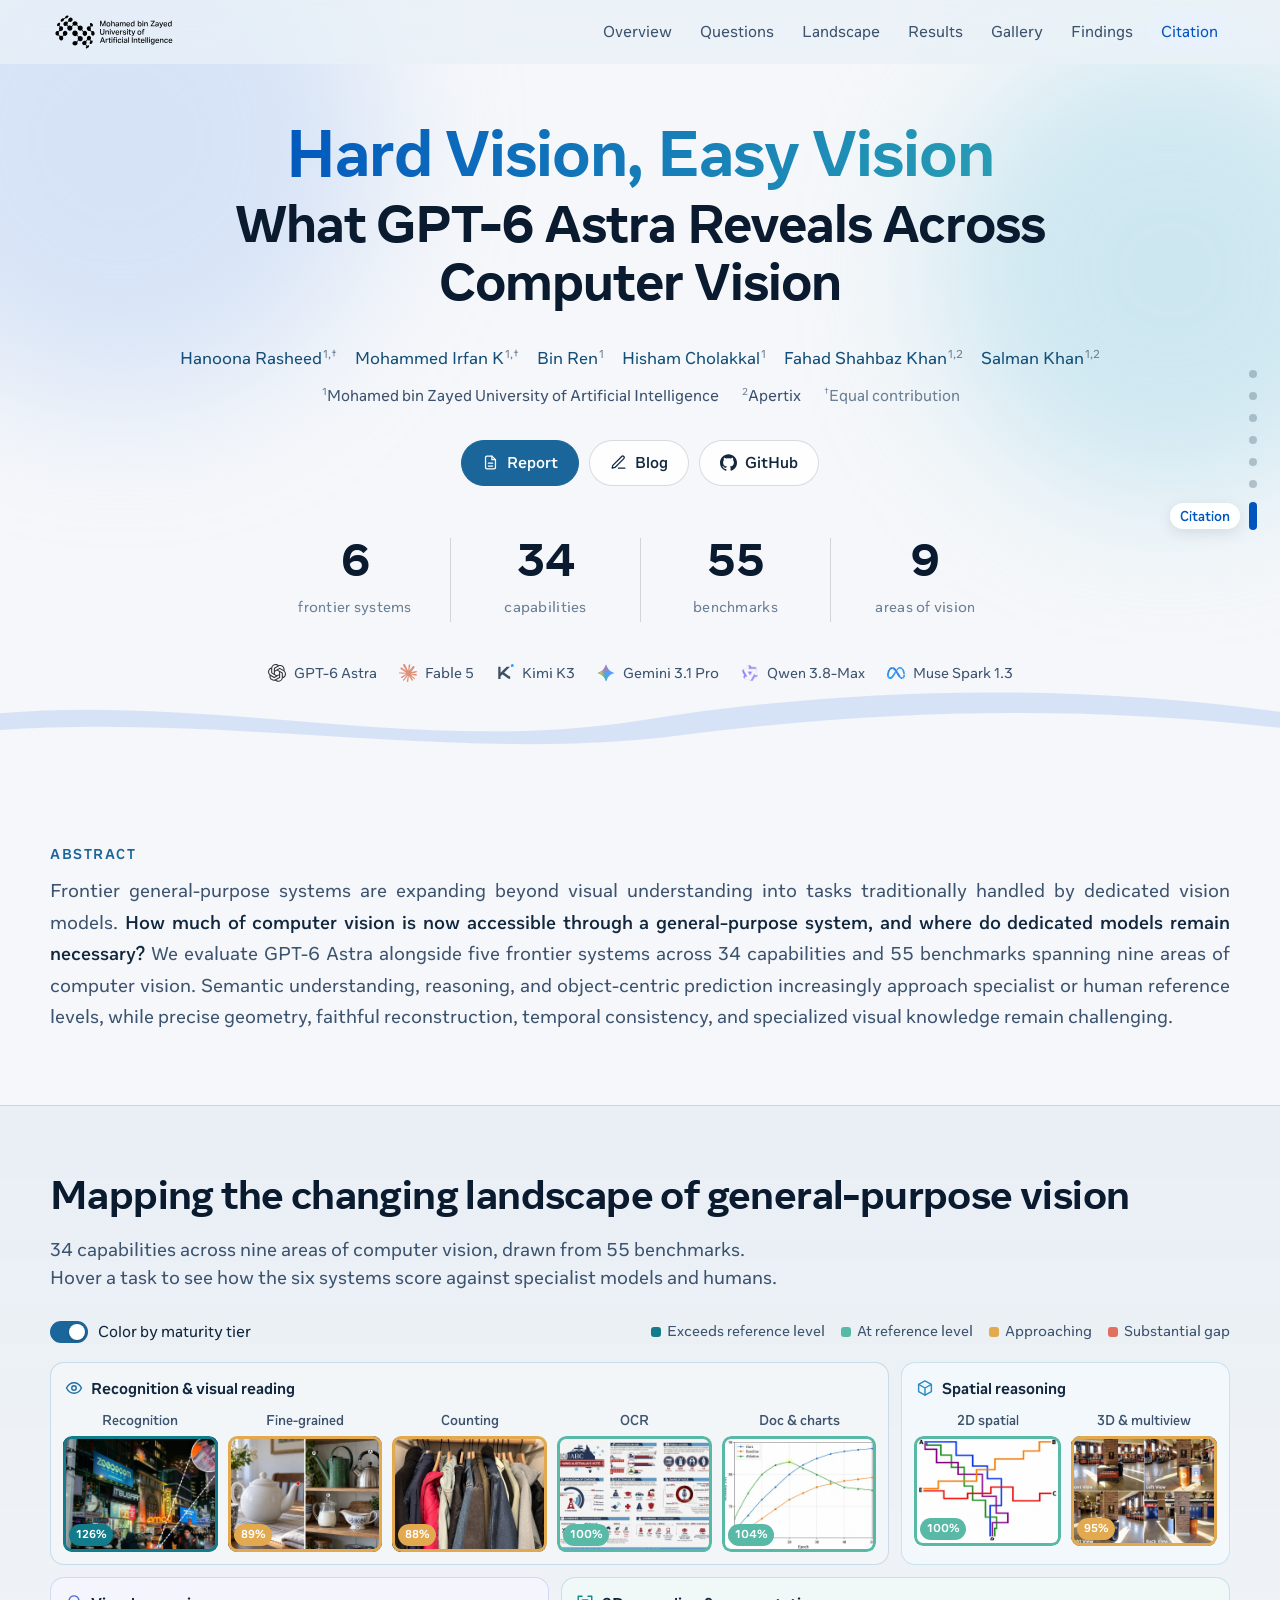
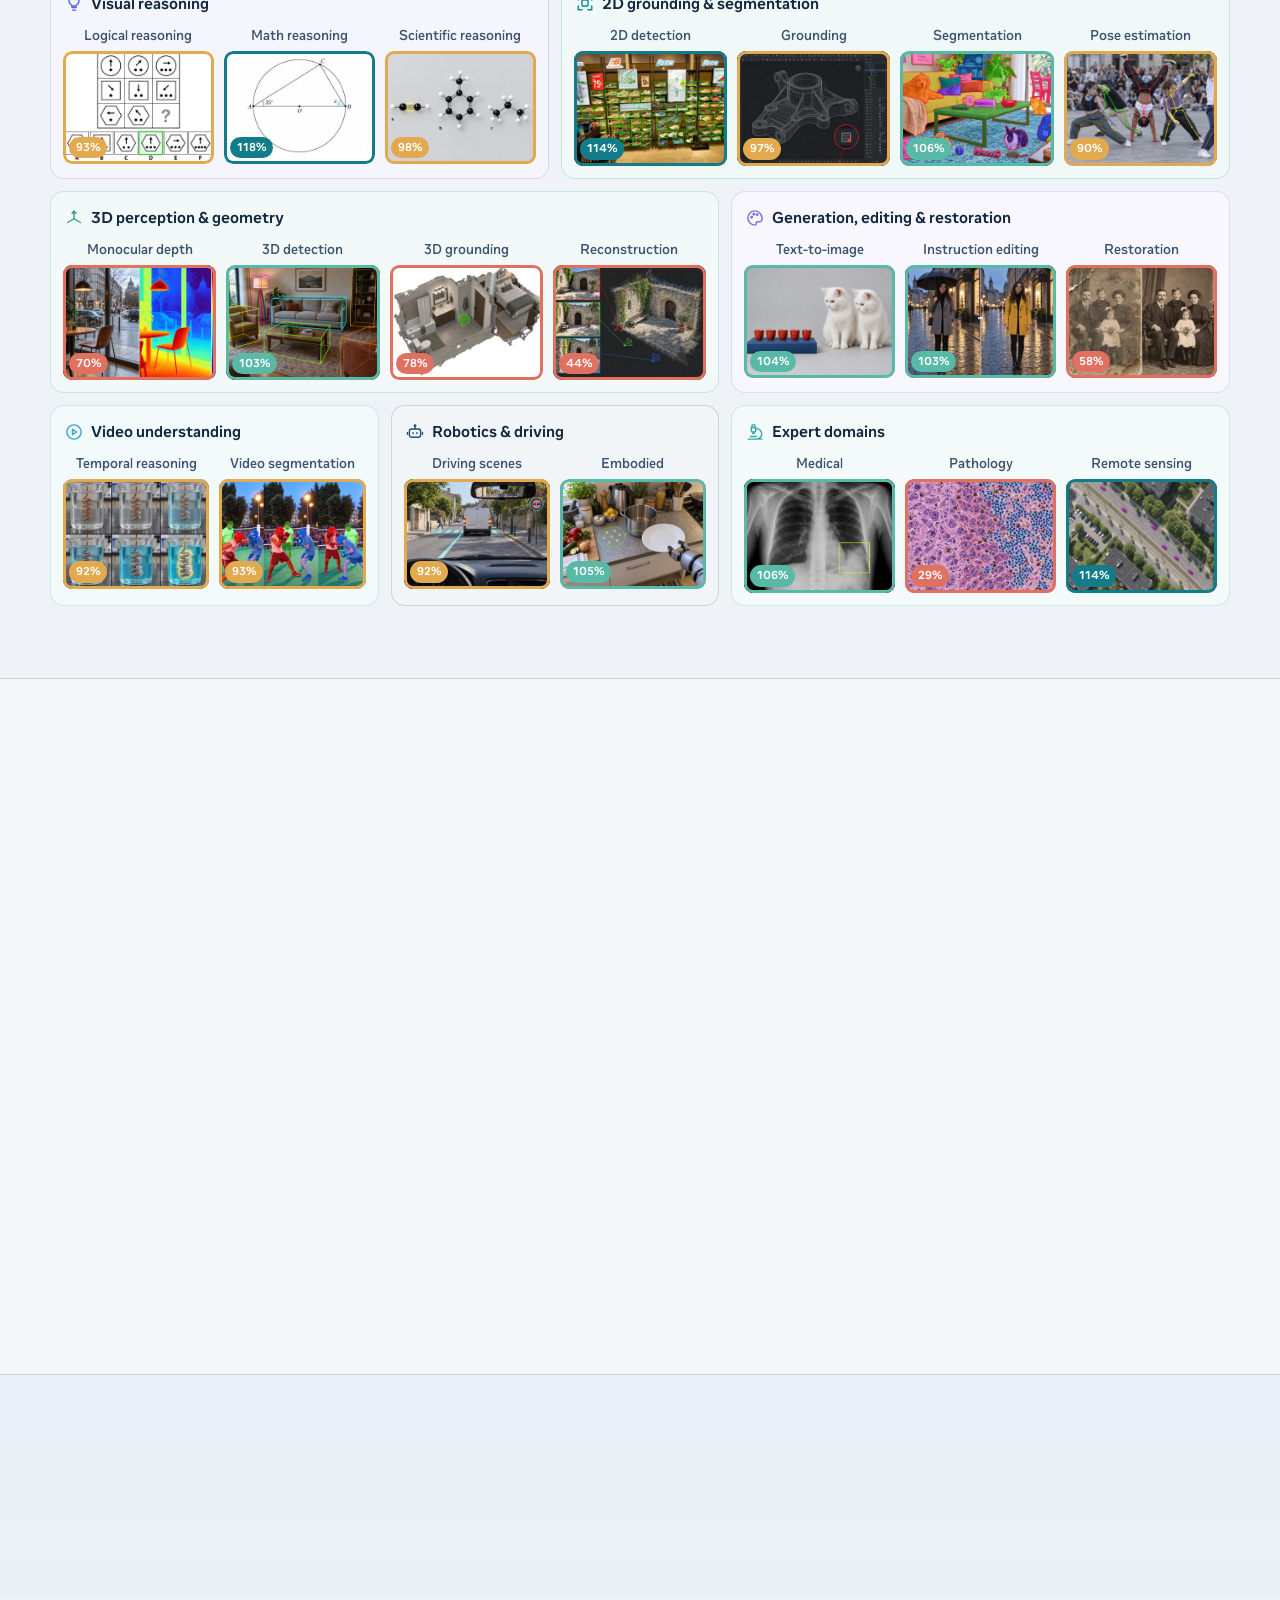
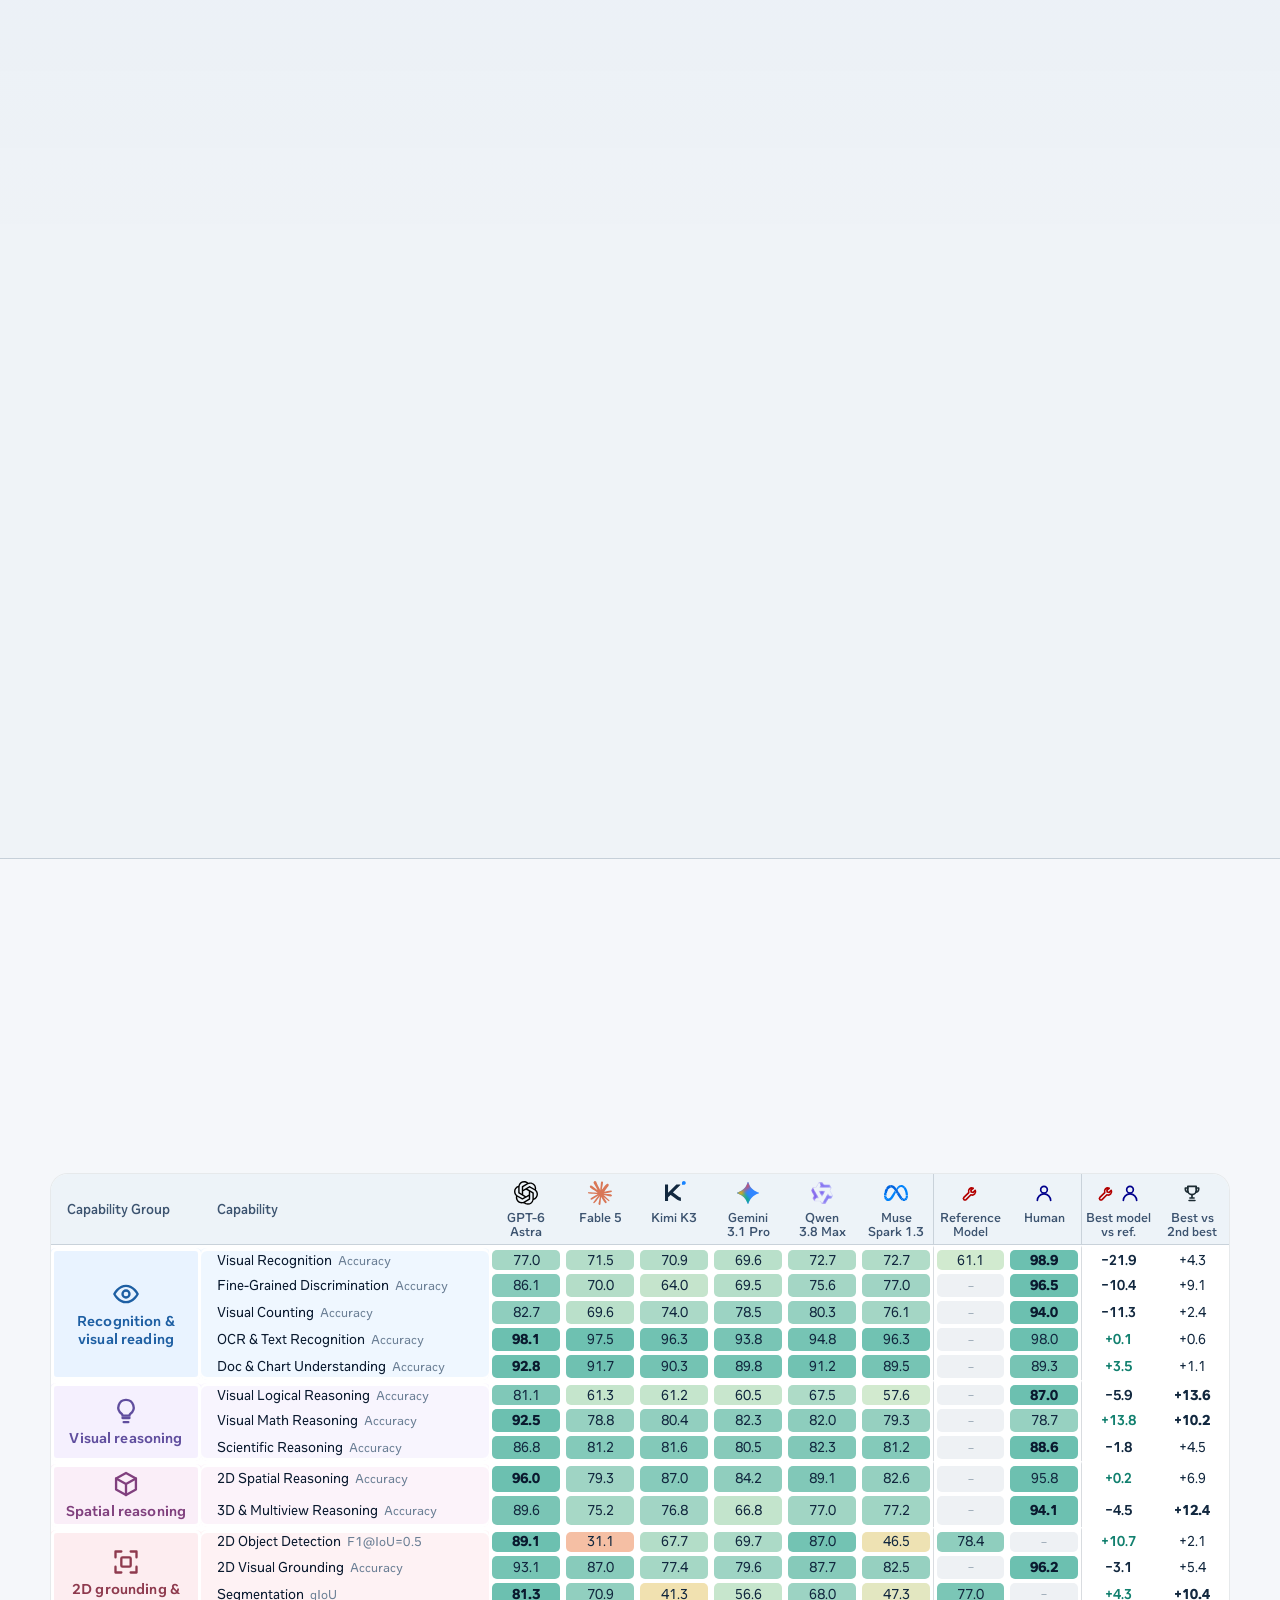
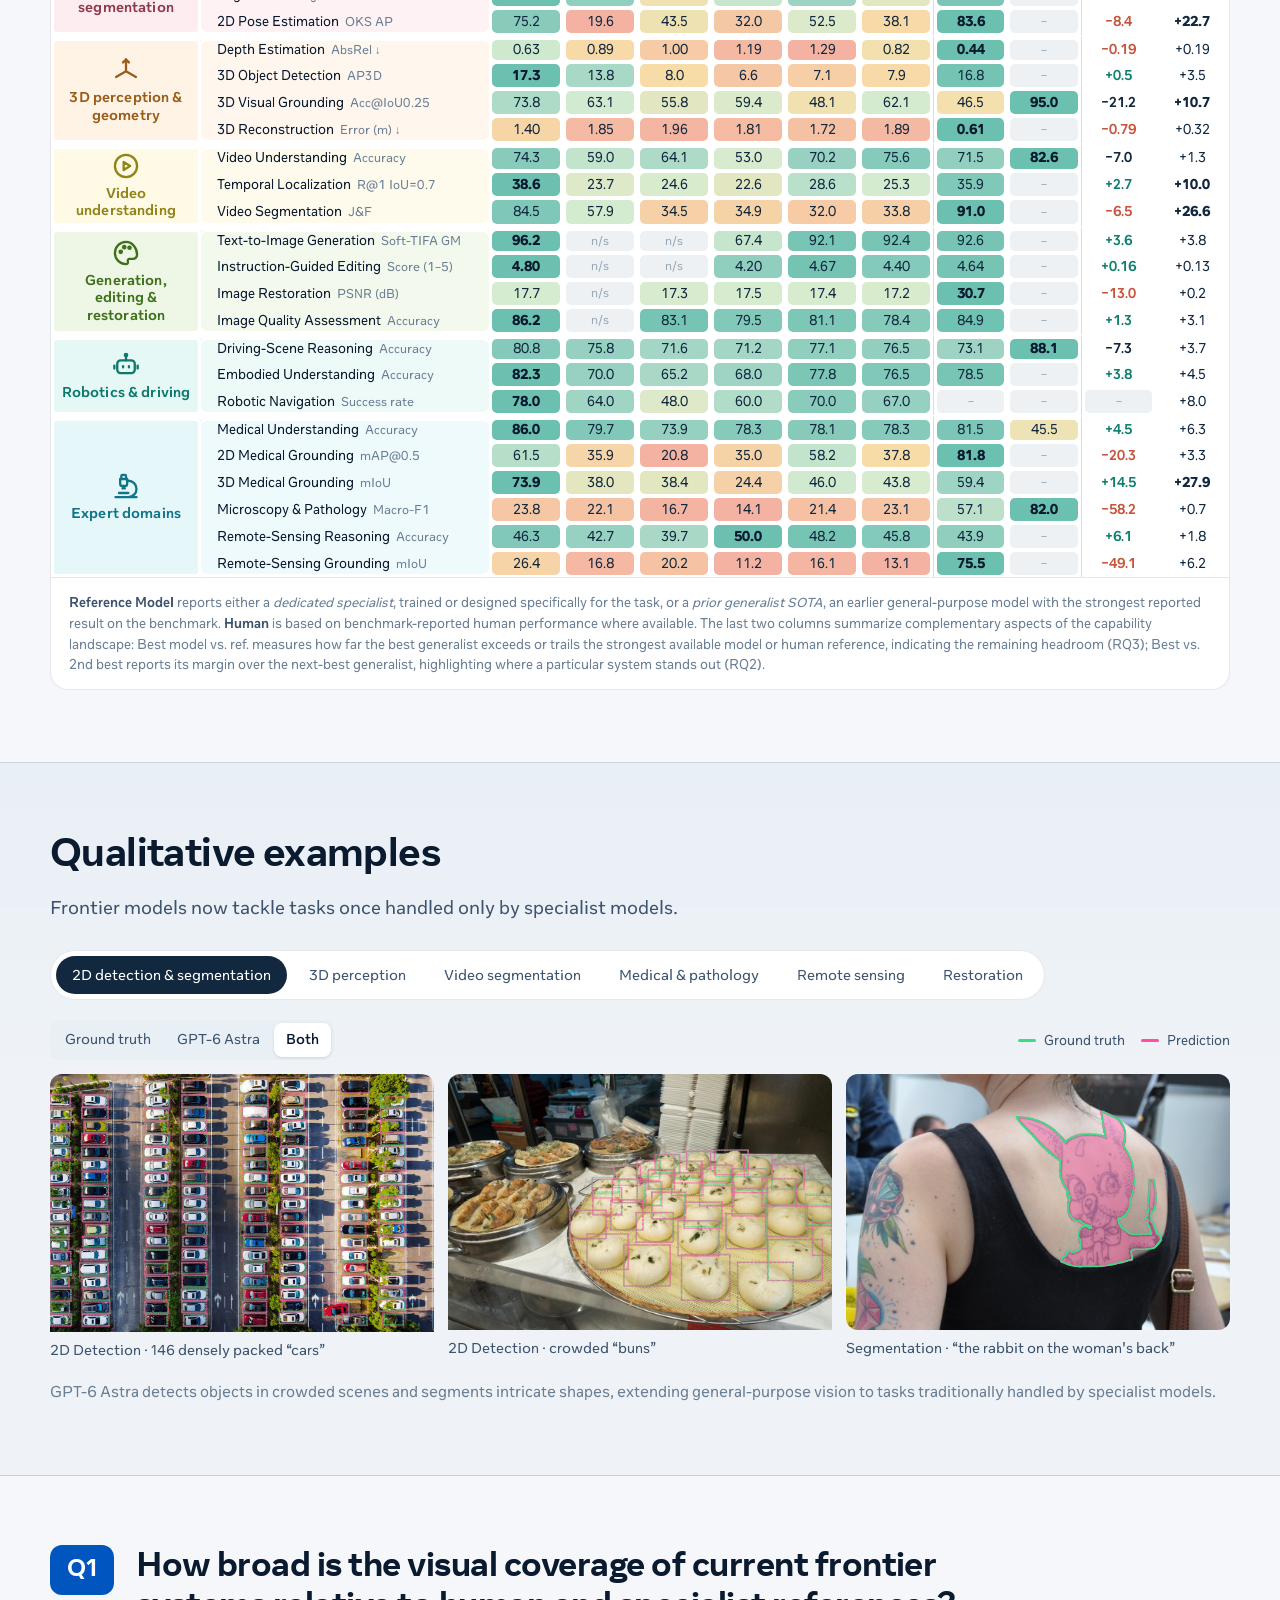
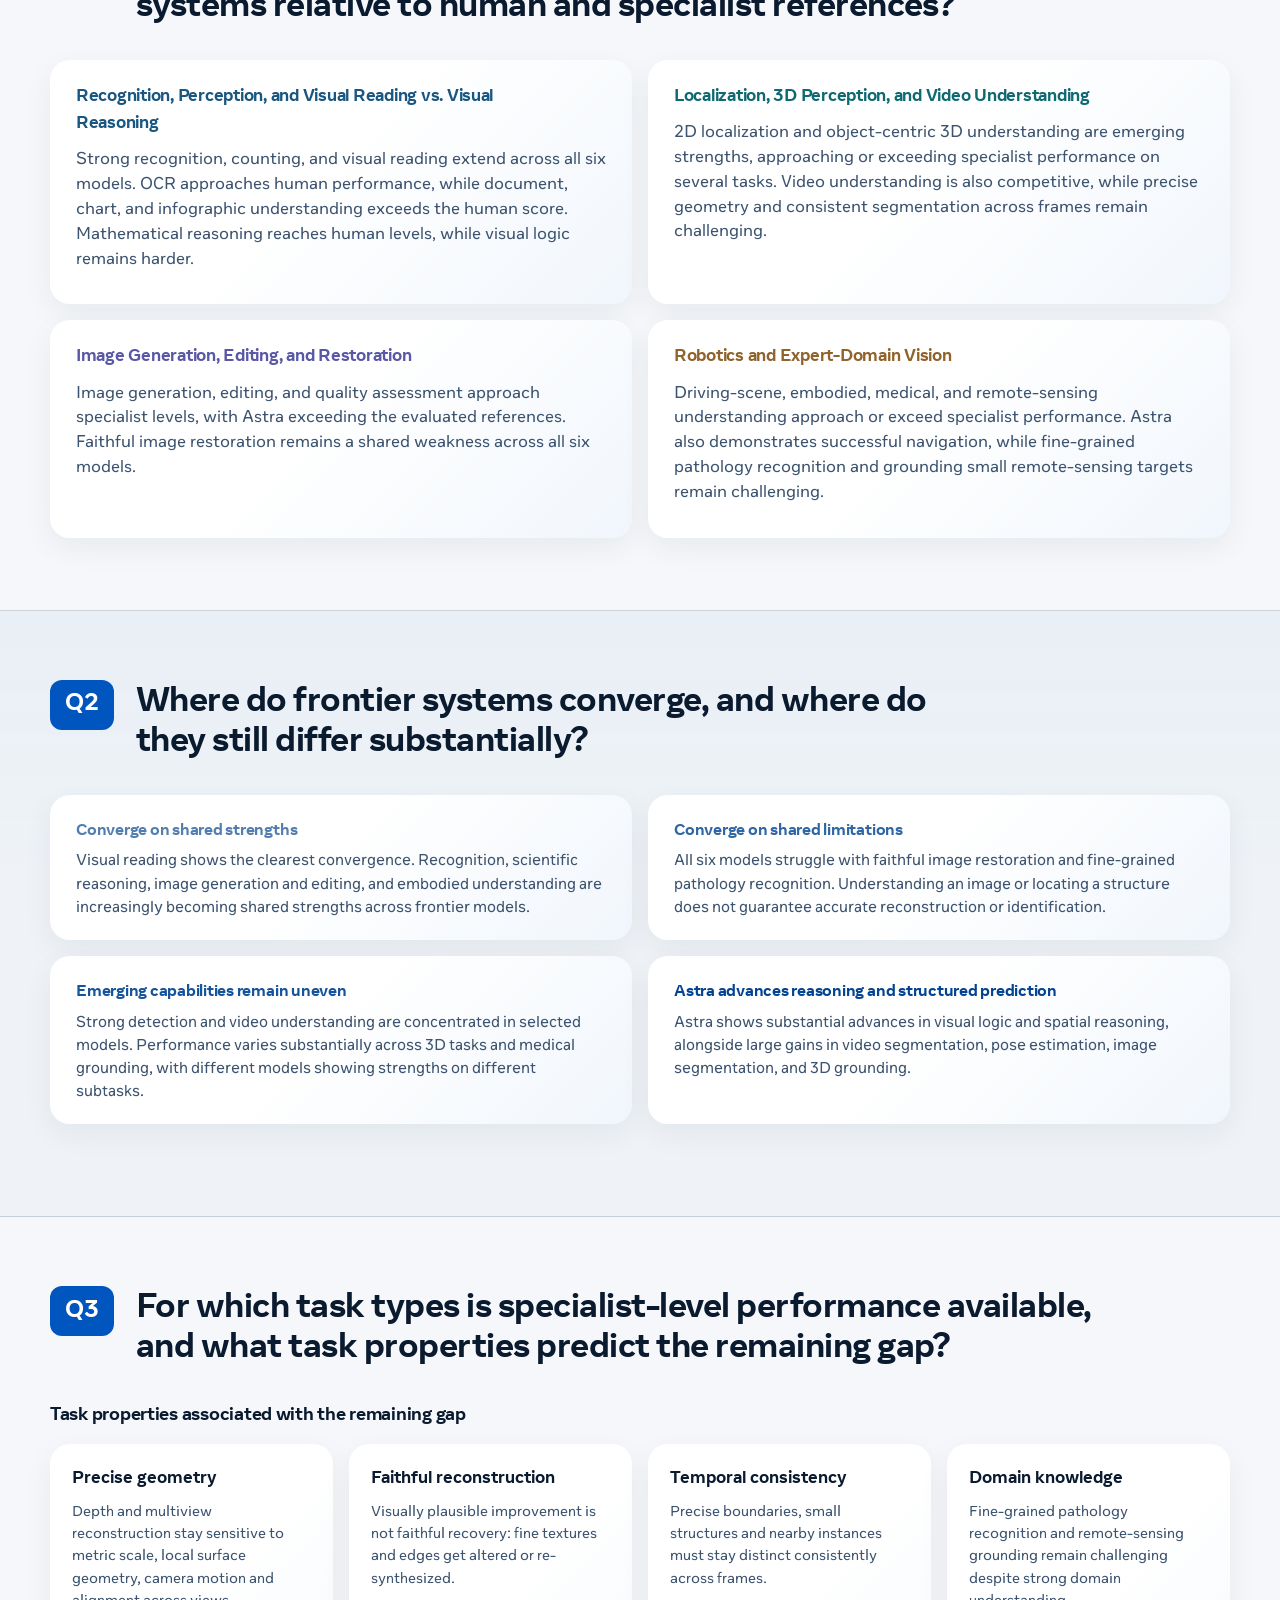
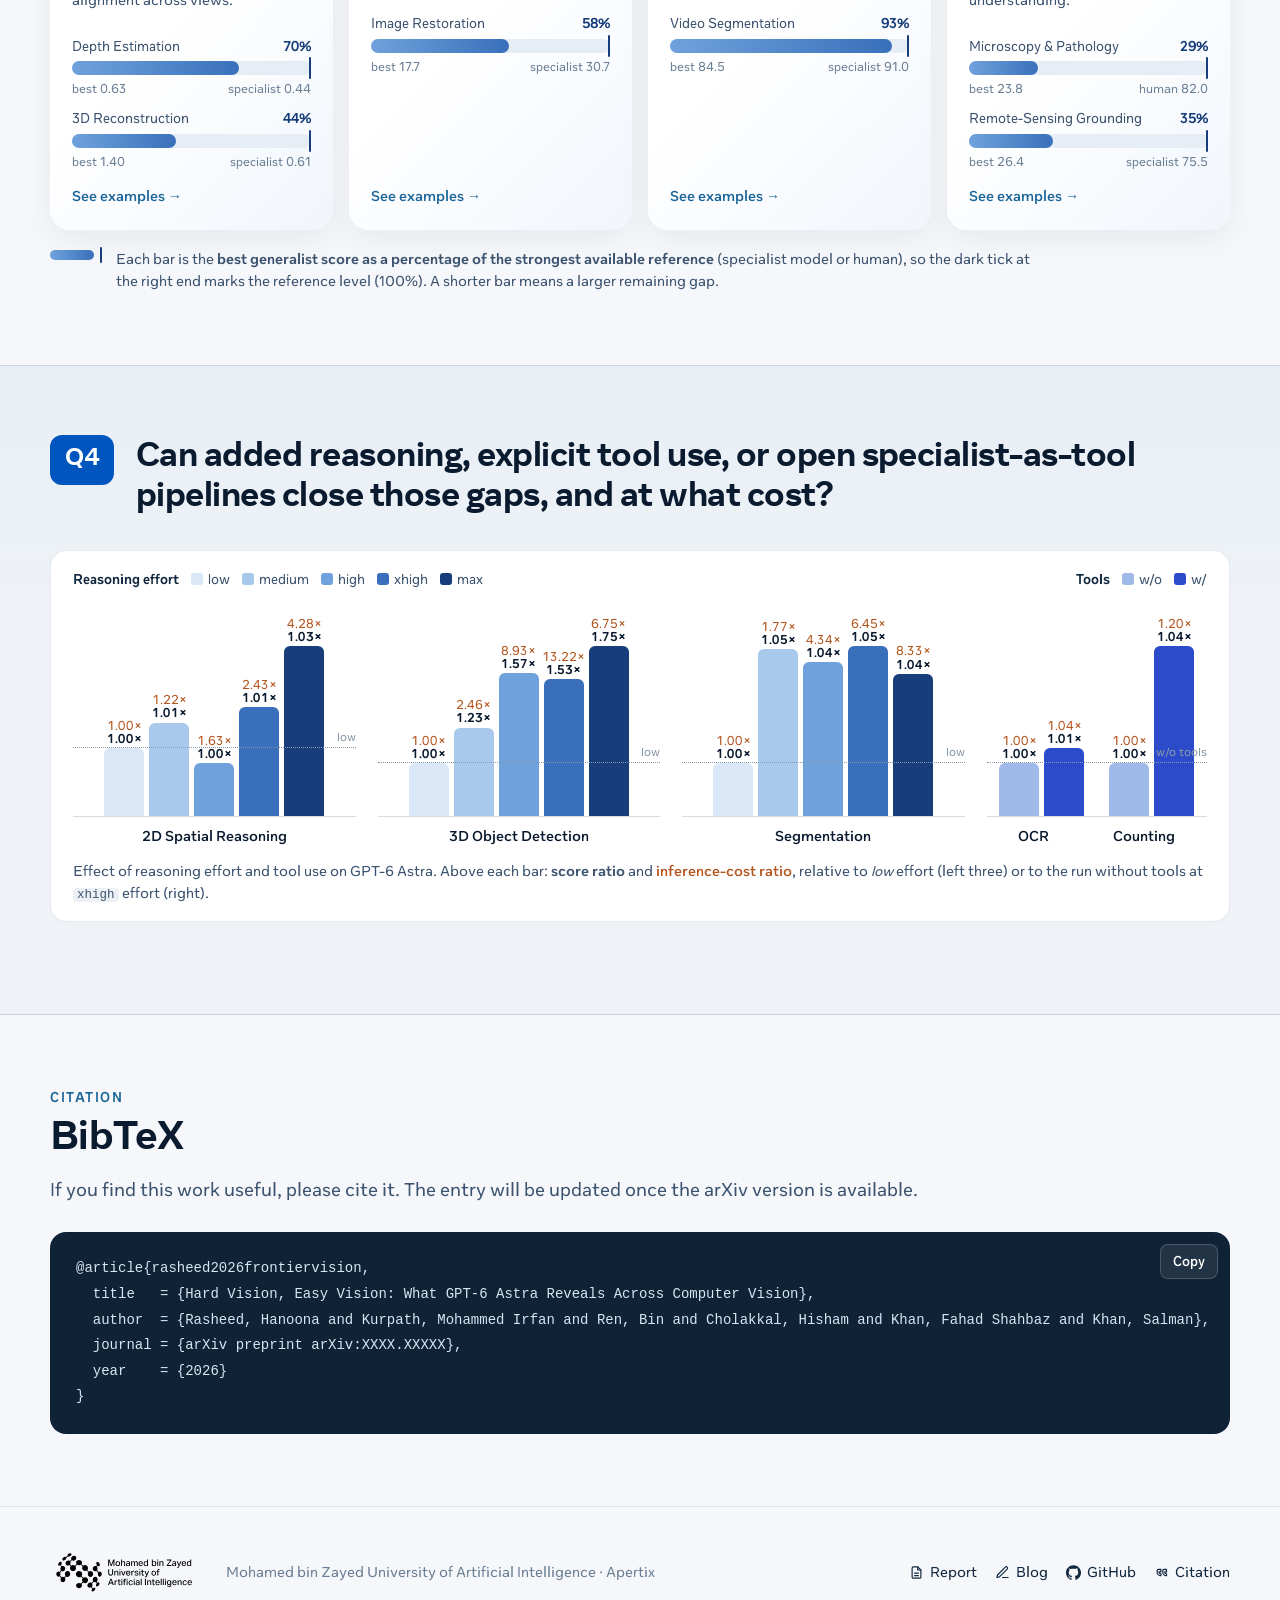
==== index.html @ d37c1374 "Add project page" ====
<!doctype html>
<html lang="en">
<head>
  <meta charset="utf-8">
  <meta name="viewport" content="width=device-width, initial-scale=1">
  <meta name="theme-color" content="#f7fafc">
  <meta name="description" content="A systematic study of six frontier general-purpose systems across 34 capabilities and 55 benchmarks spanning nine areas of computer vision.">
  <title>Hard Vision, Easy Vision: What GPT-6 Astra Reveals Across Computer Vision</title>
  <link rel="preload" href="assets/fonts/optimistic-variable.ttf" as="font" type="font/ttf" crossorigin>
  <link rel="stylesheet" href="css/style.css">
  <script defer src="js/data.js"></script>
  <script defer src="js/boxes.js"></script>
  <script defer src="js/main.js"></script>
  <script defer src="js/sections.js"></script>
</head>
<body>
  <header class="site-header" data-header>
    <div class="nav-wrap">
      <a class="brand" href="#top" aria-label="MBZUAI – back to top">
        <img src="assets/brand/mbzuai.svg" alt="MBZUAI">
      </a>
      <nav class="site-nav" aria-label="Sections">
        <a href="#overview">Overview</a>
        <a href="#questions">Questions</a>
        <a href="#landscape">Landscape</a>
        <a href="#results">Results</a>
        <a href="#gallery">Gallery</a>
        <a href="#rq1">Findings</a>
        <a href="#citation">Citation</a>
      </nav>
    </div>
  </header>

  <nav class="side-nav" aria-label="Page sections">
    <a href="#overview" aria-label="Overview"><span class="label">Overview</span></a>
    <a href="#questions" aria-label="Questions"><span class="label">Questions</span></a>
    <a href="#landscape" aria-label="Landscape"><span class="label">Landscape</span></a>
    <a href="#results" aria-label="Results"><span class="label">Results</span></a>
    <a href="#gallery" aria-label="Gallery"><span class="label">Gallery</span></a>
    <a href="#rq1" aria-label="Findings"><span class="label">Findings</span></a>
    <a href="#citation" aria-label="Citation"><span class="label">Citation</span></a>
  </nav>

  <main id="top">
    <!-- Hero ------------------------------------------------------------ -->
    <section class="hero">
      <div class="hero-bg" aria-hidden="true">
        <span class="blob b1"></span><span class="blob b2"></span>
        <svg class="waves" viewBox="0 0 1440 160" preserveAspectRatio="none">
          <path class="w1" d="M0 90 C 240 40 480 140 720 90 S 1200 40 1440 90 V160 H0Z"/>
          <path class="w2" d="M0 110 C 260 70 520 150 760 110 S 1220 70 1440 110 V160 H0Z"/>
        </svg>
      </div>

      <div class="shell hero-inner">
        <h1 class="title reveal">
          <span class="grad title-lead">Hard Vision, Easy Vision</span> <span class="title-rest">What GPT-6 Astra Reveals Across<br>Computer Vision</span>
        </h1>

        <div class="authors reveal">
          <p>
          <span><a href="https://scholar.google.com/citations?user=yhDdEuEAAAAJ&amp;hl=en" target="_blank" rel="noopener">Hanoona Rasheed</a><sup>1,†</sup></span>
          <span><a href="https://scholar.google.com/citations?user=GJp0keYAAAAJ&amp;hl=en" target="_blank" rel="noopener">Mohammed Irfan K</a><sup>1,†</sup></span>
          <span><a href="https://amazingren.github.io/" target="_blank" rel="noopener">Bin Ren</a><sup>1</sup></span>
          <span><a href="https://scholar.google.com/citations?hl=en&amp;user=bZ3YBRcAAAAJ" target="_blank" rel="noopener">Hisham Cholakkal</a><sup>1</sup></span>
          <span><a href="https://sites.google.com/view/fahadkhans/home?pli=1&amp;authuser=0" target="_blank" rel="noopener">Fahad Shahbaz Khan</a><sup>1,2</sup></span>
          <span><a href="https://salman-h-khan.github.io/" target="_blank" rel="noopener">Salman Khan</a><sup>1,2</sup></span>
          </p>
        </div>
        <p class="affils reveal">
          <span><sup>1</sup>Mohamed bin Zayed University of Artificial Intelligence</span>
          <span><sup>2</sup>Apertix</span>
          <span class="muted"><sup>†</sup>Equal contribution</span>
        </p>

        <div class="actions reveal">
          <a class="btn btn-primary" href="#">
            <svg viewBox="0 0 24 24"><path d="M14 3H7a2 2 0 0 0-2 2v14a2 2 0 0 0 2 2h10a2 2 0 0 0 2-2V8z"/><path d="M14 3v5h5M9 13h6M9 17h6"/></svg>
            Report
          </a>
          <a class="btn" href="blog/">
            <svg viewBox="0 0 24 24" aria-hidden="true"><path d="M12 20h9"/><path d="M16.5 3.5a2.1 2.1 0 0 1 3 3L7 19l-4 1 1-4z"/></svg>
            Blog
          </a>
          <a class="btn" href="https://github.com/mbzuai-oryx/frontier-vision" target="_blank" rel="noopener">
            <svg class="solid" viewBox="0 0 24 24" aria-hidden="true"><path d="M12 .297c-6.63 0-12 5.373-12 12 0 5.303 3.438 9.8 8.205 11.385.6.113.82-.258.82-.577 0-.285-.01-1.04-.015-2.04-3.338.724-4.042-1.61-4.042-1.61C4.422 18.07 3.633 17.7 3.633 17.7c-1.087-.744.084-.729.084-.729 1.205.084 1.838 1.236 1.838 1.236 1.07 1.835 2.809 1.305 3.495.998.108-.776.417-1.305.76-1.605-2.665-.3-5.466-1.332-5.466-5.93 0-1.31.465-2.38 1.235-3.22-.135-.303-.54-1.523.105-3.176 0 0 1.005-.322 3.3 1.23.96-.267 1.98-.399 3-.405 1.02.006 2.04.138 3 .405 2.28-1.552 3.285-1.23 3.285-1.23.645 1.653.24 2.873.12 3.176.765.84 1.23 1.91 1.23 3.22 0 4.61-2.805 5.625-5.475 5.92.42.36.81 1.096.81 2.22 0 1.606-.015 2.896-.015 3.286 0 .315.21.69.825.57C20.565 22.092 24 17.592 24 12.297c0-6.627-5.373-12-12-12"/></svg>
            GitHub
          </a>
        </div>

        <dl class="stats reveal">
          <div><dt data-count="6">6</dt><dd>frontier systems</dd></div>
          <div><dt data-count="34">34</dt><dd>capabilities</dd></div>
          <div><dt data-count="55">55</dt><dd>benchmarks</dd></div>
          <div><dt data-count="9">9</dt><dd>areas of vision</dd></div>
        </dl>

        <ul class="model-strip reveal" data-model-strip aria-label="Evaluated systems"></ul>
      </div>
    </section>

    <!-- Abstract ------------------------------------------------------------ -->
    <section class="section section-abstract" id="abstract" data-nav="overview">
      <div class="shell">
        <div class="abstract reveal">
          <p class="eyebrow">Abstract</p>
          <p>
            Frontier general-purpose systems are expanding beyond visual understanding into tasks traditionally
            handled by dedicated vision models. <strong>How much of computer vision is now accessible through a
            general-purpose system, and where do dedicated models remain necessary?</strong> We evaluate GPT-6 Astra
            alongside five frontier systems across 34 capabilities and 55 benchmarks spanning nine areas of computer
            vision. Semantic understanding, reasoning, and object-centric prediction increasingly approach specialist
            or human reference levels, while precise geometry, faithful reconstruction, temporal consistency, and
            specialized visual knowledge remain challenging.
          </p>
        </div>
      </div>
    </section>

    <!-- Hero figure ------------------------------------------------------- -->
    <section class="section section-tint" id="overview">
      <div class="shell">
        <div class="section-head reveal">
          <h2 class="one-line">Mapping the changing landscape of general-purpose vision</h2>
          <p class="lede">
            34 capabilities across nine areas of computer vision, drawn from 55 benchmarks.<br>
            Hover a task to see how the
            six systems score against specialist models and humans.
          </p>
        </div>

        <div class="mosaic-toolbar reveal">
          <label class="switch">
            <input type="checkbox" data-tier-toggle checked>
            <span class="switch-track"><span class="switch-thumb"></span></span>
            Color by maturity tier
          </label>
          <ul class="tier-legend" data-tier-legend></ul>
        </div>

        <div class="mosaic" data-mosaic></div>
      </div>
    </section>

    <!-- Abstract + questions ------------------------------------------------ -->
    <section class="section" id="questions">
      <div class="shell">
        <div class="section-head reveal">
          <h2>Four research questions</h2>
        </div>

        <div class="rq-grid">
          <a class="rq-card reveal" href="#rq1">
            <span class="rq-num">Q1</span>
            <h3>How broad is the visual coverage of current frontier systems relative to human and specialist reference performances?</h3>
            <p>Across 34 capabilities and 55 benchmarks covered in this study, we notice that the frontier has broadened dramatically. However, breadth is not uniform in maturity.</p>
          </a>
          <a class="rq-card reveal" href="#rq2">
            <span class="rq-num">Q2</span>
            <h3>Where do frontier systems converge, and where do they still differ substantially?</h3>
            <p>Generalists are strongest at semantic interpretation and reasoning; gaps concentrate in metric precision, fidelity, temporal consistency, and specialized fine-grained discrimination.</p>
          </a>
          <a class="rq-card reveal" href="#rq3">
            <span class="rq-num">Q3</span>
            <h3>For which task types is specialist-level performance available through a general-purpose interface? What task properties predict the remaining gap?</h3>
            <p>Specialist-level performance is emerging in semantic and object-centric tasks, while gaps persist in tasks requiring geometric precision, temporal consistency, fine-grained reconstruction, or domain expertise.</p>
          </a>
          <a class="rq-card reveal" href="#rq4">
            <span class="rq-num">Q4</span>
            <h3>Can added reasoning, explicit tool use, or open specialist-as-tool pipelines close these gaps, and at what cost?</h3>
            <p>More reasoning and tool use can close selected specialist gaps, but gains are task-dependent and often come with substantially higher inference cost.</p>
          </a>
        </div>
      </div>
    </section>

    <!-- Tier bands ---------------------------------------------------------- -->
    <section class="section section-tint" id="landscape">
      <div class="shell">
        <div class="section-head reveal">
          <p class="eyebrow">Where does general-purpose vision stand?</p>
          <h2>Four maturity tiers</h2>
          <p class="lede two-line">
            To understand how far frontier visual capabilities have progressed, we consider how close their performance is
            to established reference levels.<br>For each capability, we compare the best generalist score as a percentage of
            the reference, <span class="ref-chip ref-S">S</span> for specialist and <span class="ref-chip ref-H">H</span> for human.
          </p>
        </div>

        <div class="tier-filter reveal" role="group" aria-label="Filter by tier" data-tier-filter></div>

        <div class="tier-card reveal">
          <div class="tier-chart" data-tier-chart></div>
          <div class="tier-axis" data-tier-axis></div>
          <p class="axis-caption">Best generalist as a percentage of the best available reference</p>
        </div>
        <p class="section-note reveal">
          Some capabilities approach reference levels, while substantial gaps remain in tasks requiring precision, fidelity, or specialized expertise. The choice of reference also affects how we interpret these results: matching a
          specialist does not necessarily mean reaching human performance or solving the task.
        </p>
      </div>
    </section>

    <!-- Results table ------------------------------------------------------- -->
    <section class="section" id="results">
      <div class="shell">
        <div class="section-head reveal">
          <h2 class="one-line">Frontier visual capability:<br>Shared strengths, differences, and remaining headroom</h2>
          <p class="lede one-line">
            6 frontier general-purpose systems across 34 capabilities spanning 9 broad areas of computer&nbsp;vision.
          </p>
        </div>

        <div class="table-toolbar reveal">
          <div class="chips" data-area-filter></div>
          <div class="toolbar-right">
            <label class="switch">
              <input type="checkbox" data-heat-toggle checked>
              <span class="switch-track"><span class="switch-thumb"></span></span>
              Shading
            </label>
            <div class="scale-legend" aria-hidden="true"><span>Lowest</span><i></i><span>Highest</span></div>
          </div>
        </div>

        <div class="table-card reveal">
          <div class="table-scroll">
            <table class="results" data-results></table>
          </div>
          <p class="table-notes">
            <b>Reference Model</b> reports either a <i>dedicated specialist</i>, trained or designed specifically for the task,
            or a <i>prior generalist SOTA</i>, an earlier general-purpose model with the strongest reported result on the benchmark.
            <b>Human</b> is based on benchmark-reported human performance where available. The last two columns summarize
            complementary aspects of the capability landscape: Best model vs. ref. measures how far the best generalist exceeds
            or trails the strongest available model or human reference, indicating the remaining headroom (RQ3); Best vs. 2nd best
            reports its margin over the next-best generalist, highlighting where a particular system stands out (RQ2).
          </p>
        </div>

      </div>
    </section>

    <!-- Gallery --------------------------------------------------------------- -->
    <section class="section section-tint" id="gallery">
      <div class="shell">
        <div class="section-head reveal">
          <h2>Qualitative examples</h2>
          <p class="lede">Frontier models now tackle tasks once handled only by specialist models.</p>
        </div>

        <div class="tabs reveal" role="tablist" data-tabs>
          <button role="tab" data-tab="det" aria-selected="true">2D detection &amp; segmentation</button>
          <button role="tab" data-tab="3d" aria-selected="false">3D perception</button>
          <button role="tab" data-tab="video" aria-selected="false">Video segmentation</button>
          <button role="tab" data-tab="medical" aria-selected="false">Medical &amp; pathology</button>
          <button role="tab" data-tab="remote" aria-selected="false">Remote sensing</button>
          <button role="tab" data-tab="restoration" aria-selected="false">Restoration</button>
        </div>

        <div class="panels reveal">
          <!-- Detection & segmentation -->
          <div class="panel" role="tabpanel" data-panel="det">
            <div class="panel-bar">
              <div class="seg" data-box-mode>
                <button data-mode="gt">Ground truth</button>
                <button data-mode="pred">GPT-6 Astra</button>
                <button data-mode="both" aria-pressed="true">Both</button>
              </div>
              <div class="key"><span class="sw sw-gt"></span>Ground truth <span class="sw sw-pred"></span>Prediction</div>
            </div>
            <div class="grid-3">
              <figure class="boxfig" data-boxes="det_parking"><img src="assets/gallery/det_parking.jpg" alt="Aerial parking lot with densely packed cars"><figcaption>2D Detection · 146 densely packed “cars”</figcaption></figure>
              <figure class="boxfig" data-boxes="det_buns"><img src="assets/gallery/det_buns.jpg" alt="Tray of steamed buns"><figcaption>2D Detection · crowded “buns”</figcaption></figure>
              <figure class="maskfig">
                <div class="mask-stack">
                  <img src="assets/gallery/seg_rabbit.jpg" alt="Rabbit tattoo on a woman's back">
                  <img class="mask gt" src="assets/gallery/seg_rabbit_gt.png" alt="">
                  <img class="mask pred" src="assets/gallery/seg_rabbit_pred.png" alt="">
                  <img class="mask gt-edge" src="assets/gallery/seg_rabbit_gt_edge.png" alt="">
                </div>
                <figcaption>Segmentation · “the rabbit on the woman's back”</figcaption>
              </figure>
            </div>
            <p class="panel-cap one-line">GPT-6 Astra detects objects in crowded scenes and segments intricate shapes, extending general-purpose vision to tasks traditionally handled by specialist models.</p>
          </div>

          <!-- 3D -->
          <div class="panel" role="tabpanel" data-panel="3d" hidden>
            <div class="grid-3">
              <figure>
                <div class="compare" data-compare>
                  <img src="assets/gallery/depth_pred.jpg" alt="Predicted depth map">
                  <div class="c-top"><img src="assets/gallery/depth_gt.jpg" alt="Ground-truth depth map"></div>
                  <span class="c-tag l">Ground truth</span><span class="c-tag r">GPT-6 Astra</span>
                  <input class="c-range" type="range" min="0" max="100" value="50" aria-label="Compare ground truth and prediction">
                  <span class="c-handle" aria-hidden="true"></span>
                </div>
                <figcaption>Depth estimation · Layout captured, fine detail smoothed</figcaption>
              </figure>
              <figure><img src="assets/gallery/ground3d.jpg" alt="3D visual grounding of a blackboard in a point cloud"><figcaption>3D visual grounding · “the thin, 4-meter blackboard”</figcaption></figure>
              <figure><img src="assets/gallery/det3d.jpg" alt="3D bounding boxes on a street scene"><figcaption>3D object detection · Coherent 3D boxes</figcaption></figure>
            </div>
            <p class="panel-cap">General-purpose models show emerging strengths in 3D grounding and detection, while gaps remain in precise object geometry, depth estimation, and geometrically consistent reconstruction.</p>
          </div>

          <!-- Video -->
          <div class="panel" role="tabpanel" data-panel="video" hidden>
            <div class="grid-4" data-video-grid></div>
            <p class="panel-cap wide">GPT-6 Astra shows substantial progress in video segmentation, capturing main object shapes and distinguishing multiple instances.<br>Precise boundaries, small structures, and separation of nearby objects remain challenging.</p>
          </div>

          <!-- Medical -->
          <div class="panel" role="tabpanel" data-panel="medical" hidden>
            <div class="panel-bar">
              <div class="seg" data-poly-mode>
                <button data-mode="gt">Ground truth</button>
                <button data-mode="pred">GPT-6 Astra</button>
                <button data-mode="both" aria-pressed="true">Both</button>
              </div>
              <div class="key"><span class="sw sw-gtd"></span>Ground truth <span class="sw" style="--sw:#ff3b30"></span>GPT-6 Astra <span class="sw" style="--sw:#0a84ff"></span>Qwen 3.8-Max <span class="sw" style="--sw:#00e05a"></span>GT nucleus boundary <span class="sw" style="--sw:#ffd600"></span>Predicted boundary</div>
            </div>
            <div class="med-row">
              <figure class="med-ct">
                <div class="ct-views">
                  <img src="assets/gallery/med_pancreas_axial.jpg" alt="Axial CT view with pancreas boxes">
                  <img src="assets/gallery/med_pancreas_sagittal.jpg" alt="Sagittal CT view with pancreas boxes">
                  <img src="assets/gallery/med_pancreas_coronal.jpg" alt="Coronal CT view with pancreas boxes">
                </div>
                <figcaption>3D medical grounding · “pancreas”</figcaption>
              </figure>
              <figure class="med-cxr">
                <img src="assets/gallery/med_cxr.jpg" alt="Chest X-ray with consolidation boxes">
                <figcaption>2D medical grounding · “patchy consolidation in the mid left lung”</figcaption>
              </figure>
              <figure class="polyfig" data-puma="full"><img src="assets/gallery/puma_full.jpg" alt="Pathology region of interest"><figcaption>Microscopy &amp; pathology · full region</figcaption></figure>
              <figure class="polyfig" data-puma="zoom"><img src="assets/gallery/puma_zoom.jpg" alt="Zoomed pathology crop"><figcaption>Zoom-in (dashed box)</figcaption></figure>
            </div>
            <p class="panel-cap">Organs and findings can be localized in CT and X-ray. In pathology, nuclei are localized and delineated accurately, yet assigning the correct nucleus type remains substantially harder.</p>
          </div>

          <!-- Remote sensing -->
          <div class="panel" role="tabpanel" data-panel="remote" hidden>
            <div class="panel-bar">
              <div class="key"><span class="sw sw-gt"></span>Ground truth <span class="sw" style="--sw:#ff3b30"></span>GPT-6 Astra <span class="sw" style="--sw:#ff9500"></span>Fable 5 <span class="sw" style="--sw:#e6b800"></span>Kimi K3</div>
            </div>
            <div class="grid-4">
              <figure><img src="assets/gallery/rs_455__Astra.jpg" alt=""><figcaption>“sidewalk” · GPT-6 Astra</figcaption></figure>
              <figure><img src="assets/gallery/rs_455__Kimi.jpg" alt=""><figcaption>“sidewalk” · Kimi K3</figcaption></figure>
              <figure><img src="assets/gallery/rs_335__Astra.jpg" alt=""><figcaption>“car driving on the road” · GPT-6 Astra</figcaption></figure>
              <figure><img src="assets/gallery/rs_335__Fable.jpg" alt=""><figcaption>“car driving on the road” · Fable 5</figcaption></figure>
            </div>
            <p class="panel-cap one-line">General-purpose models show strong remote-sensing <b>understanding</b>, but accurately <b>grounding</b> fine-scale objects remains challenging.</p>
          </div>

          <!-- Restoration -->
          <div class="panel" role="tabpanel" data-panel="restoration" hidden>
            <div class="panel-bar">
              <div class="seg" data-rest-case>
                <button data-case="enhance" aria-pressed="true">Low-light (LOL-v1)</button>
                <button data-case="denoise">Denoising (BSD68, σ=25)</button>
              </div>
              <div class="rest-pick">
                <select data-rest-left aria-label="Left image"></select>
                <span>vs.</span>
                <select data-rest-right aria-label="Right image"></select>
              </div>
            </div>
            <div class="rest-grid">
              <div class="compare big" data-compare data-rest-compare>
                <img alt="">
                <div class="c-top"><img alt=""></div>
                <span class="c-tag l"></span><span class="c-tag r"></span>
                <input class="c-range" type="range" min="0" max="100" value="50" aria-label="Compare restorations">
                <span class="c-handle" aria-hidden="true"></span>
              </div>
              <div class="crops" data-rest-crops></div>
            </div>
            <p class="panel-cap">Restorations can look plausible but hallucinate content: in the low-light case, four bowling pins become five, extra pins appear on an empty lane, and the banner text changes, while the specialist (MIRAGE) stays faithful. PSNR/SSIM are computed on full images; the crops enlarge the red box 4×.</p>
          </div>
        </div>
      </div>
    </section>

    <!-- Q1 ------------------------------------------------------------------ -->
    <section class="section rq" id="rq1" data-nav="rq1">
      <div class="shell">
        <div class="rq-head reveal">
          <span class="rq-num big">Q1</span>
          <div>
            <h2>How broad is the visual coverage of current frontier systems relative to human and specialist references?</h2>
          </div>
        </div>

        <div class="finding-list">
          <article class="finding reveal" style="--c:var(--g1)">
            <h3>Recognition, Perception, and Visual Reading vs. Visual Reasoning</h3>
            <p>Strong recognition, counting, and visual reading extend across all six models. OCR approaches human performance, while document, chart, and infographic understanding exceeds the human score. Mathematical reasoning reaches human levels, while visual logic remains harder.</p>
          </article>
          <article class="finding reveal" style="--c:var(--g4)">
            <h3>Localization, 3D Perception, and Video Understanding</h3>
            <p>2D localization and object-centric 3D understanding are emerging strengths, approaching or exceeding specialist performance on several tasks. Video understanding is also competitive, while precise geometry and consistent segmentation across frames remain challenging.</p>
          </article>
          <article class="finding reveal" style="--c:var(--g7)">
            <h3>Image Generation, Editing, and Restoration</h3>
            <p>Image generation, editing, and quality assessment approach specialist levels, with Astra exceeding the evaluated references. Faithful image restoration remains a shared weakness across all six models.</p>
          </article>
          <article class="finding reveal" style="--c:#c9822b">
            <h3>Robotics and Expert-Domain Vision</h3>
            <p>Driving-scene, embodied, medical, and remote-sensing understanding approach or exceed specialist performance. Astra also demonstrates successful navigation, while fine-grained pathology recognition and grounding small remote-sensing targets remain challenging.</p>
          </article>
        </div>
      </div>
    </section>

    <!-- Q2 ------------------------------------------------------------------ -->
    <section class="section section-tint rq" id="rq2" data-nav="rq1">
      <div class="shell">
        <div class="rq-head reveal">
          <span class="rq-num big">Q2</span>
          <div>
            <h2>Where do frontier systems converge, and where do they still differ substantially?</h2>
          </div>
        </div>

        <div class="callouts">
          <div class="callout reveal" style="--c:#6fa8e6">
            <h3>Converge on shared strengths</h3>
            <p>Visual reading shows the clearest convergence. Recognition, scientific reasoning, image generation
              and editing, and embodied understanding are increasingly becoming shared strengths across frontier models.</p>
          </div>
          <div class="callout reveal" style="--c:#3f86d6">
            <h3>Converge on shared limitations</h3>
            <p>All six models struggle with faithful image restoration and fine-grained pathology recognition.
              Understanding an image or locating a structure does not guarantee accurate reconstruction or identification.</p>
          </div>
          <div class="callout reveal" style="--c:#1a6bc9">
            <h3>Emerging capabilities remain uneven</h3>
            <p>Strong detection and video understanding are concentrated in selected models. Performance varies
              substantially across 3D tasks and medical grounding, with different models showing strengths on different subtasks.</p>
          </div>
          <div class="callout reveal" style="--c:#0055be">
            <h3>Astra advances reasoning and structured prediction</h3>
            <p>Astra shows substantial advances in visual logic and spatial reasoning, alongside large gains in
              video segmentation, pose estimation, image segmentation, and 3D grounding.</p>
          </div>
        </div>
      </div>
    </section>

    <!-- Q3 ------------------------------------------------------------------ -->
    <section class="section rq" id="rq3" data-nav="rq1">
      <div class="shell">
        <div class="rq-head rq-head-wide reveal">
          <span class="rq-num big">Q3</span>
          <div>
            <h2>For which task types is specialist-level performance available,<br>and what task properties predict the remaining gap?</h2>
          </div>
        </div>

        <h3 class="sub reveal">Task properties associated with the remaining gap</h3>
        <div class="gap-grid" data-gap-grid></div>
      </div>
    </section>

    <!-- Q4 ------------------------------------------------------------------ -->
    <section class="section section-tint rq" id="rq4" data-nav="rq1">
      <div class="shell">
        <div class="rq-head rq-head-wide reveal">
          <span class="rq-num big">Q4</span>
          <div>
            <h2>Can added reasoning, explicit tool use, or open specialist&#8209;as&#8209;tool<br>pipelines close those gaps, and at what cost?</h2>
          </div>
        </div>
        <div class="effort-card reveal" data-effort>
          <div class="ef-bar-top">
            <div class="ef-legend" data-effort-legend></div>
          </div>
          <div class="ef-grid" data-effort-grid></div>
          <p class="ef-note">
            Effect of reasoning effort and tool use on GPT-6 Astra. Above each bar: <b>score ratio</b> and
            <span class="ef-costc">inference-cost ratio</span>, relative to <i>low</i> effort (left three) or to the run without tools
            at <code>xhigh</code> effort (right).
          </p>
        </div>

      </div>
    </section>

    <!-- Citation -------------------------------------------------------------- -->
    <section class="section" id="citation">
      <div class="shell">
        <div class="section-head reveal">
          <p class="eyebrow">Citation</p>
          <h2>BibTeX</h2>
          <p class="lede one-line">If you find this work useful, please cite it. The entry will be updated once the arXiv version is available.</p>
        </div>
        <div class="bib reveal">
          <button class="copy" type="button" data-copy>Copy</button>
<pre><code data-bib>@article{rasheed2026frontiervision,
  title   = {Hard Vision, Easy Vision: What GPT-6 Astra Reveals Across Computer Vision},
  author  = {Rasheed, Hanoona and Kurpath, Mohammed Irfan and Ren, Bin and Cholakkal, Hisham and Khan, Fahad Shahbaz and Khan, Salman},
  journal = {arXiv preprint arXiv:XXXX.XXXXX},
  year    = {2026}
}</code></pre>
        </div>
      </div>
    </section>
  </main>

  <footer class="footer">
    <div class="shell footer-inner">
      <img src="assets/brand/mbzuai.svg" alt="MBZUAI">
      <p>Mohamed bin Zayed University of Artificial Intelligence · Apertix</p>
      <nav>
        <a href="#"><svg viewBox="0 0 24 24" aria-hidden="true"><path d="M14 3H7a2 2 0 0 0-2 2v14a2 2 0 0 0 2 2h10a2 2 0 0 0 2-2V8z"/><path d="M14 3v5h5M9 13h6M9 17h6"/></svg>Report</a>
        <a href="blog/"><svg viewBox="0 0 24 24" aria-hidden="true"><path d="M12 20h9"/><path d="M16.5 3.5a2.1 2.1 0 0 1 3 3L7 19l-4 1 1-4z"/></svg>Blog</a>
        <a href="https://github.com/mbzuai-oryx/frontier-vision" target="_blank" rel="noopener"><svg class="solid" viewBox="0 0 24 24" aria-hidden="true"><path d="M12 .297c-6.63 0-12 5.373-12 12 0 5.303 3.438 9.8 8.205 11.385.6.113.82-.258.82-.577 0-.285-.01-1.04-.015-2.04-3.338.724-4.042-1.61-4.042-1.61C4.422 18.07 3.633 17.7 3.633 17.7c-1.087-.744.084-.729.084-.729 1.205.084 1.838 1.236 1.838 1.236 1.07 1.835 2.809 1.305 3.495.998.108-.776.417-1.305.76-1.605-2.665-.3-5.466-1.332-5.466-5.93 0-1.31.465-2.38 1.235-3.22-.135-.303-.54-1.523.105-3.176 0 0 1.005-.322 3.3 1.23.96-.267 1.98-.399 3-.405 1.02.006 2.04.138 3 .405 2.28-1.552 3.285-1.23 3.285-1.23.645 1.653.24 2.873.12 3.176.765.84 1.23 1.91 1.23 3.22 0 4.61-2.805 5.625-5.475 5.92.42.36.81 1.096.81 2.22 0 1.606-.015 2.896-.015 3.286 0 .315.21.69.825.57C20.565 22.092 24 17.592 24 12.297c0-6.627-5.373-12-12-12"/></svg>GitHub</a>
        <a href="#citation"><svg viewBox="0 0 24 24" aria-hidden="true"><path d="M7 7h4v4H8a3 3 0 0 0 3 3v3a6 6 0 0 1-6-6V9a2 2 0 0 1 2-2zm9 0h4v4h-3a3 3 0 0 0 3 3v3a6 6 0 0 1-6-6V9a2 2 0 0 1 2-2z"/></svg>Citation</a>
      </nav>
    </div>
  </footer>

  <div class="tip" data-tip role="tooltip" hidden></div>
</body>
</html>
---- css/style.css ----
@font-face {
  font-family: "Optimistic Web";
  src: url("../assets/fonts/optimistic-variable.ttf") format("truetype");
  font-weight: 300 800;
  font-display: swap;
}
@font-face {
  font-family: "Optimistic Display";
  src: url("../assets/fonts/optimistic-display-bold.ttf") format("truetype");
  font-weight: 700;
  font-display: swap;
}

:root {
  --abyss: #0a1a2f;
  --ink: #12283f;
  --ink-2: #3d5470;
  --muted: #6b7f95;
  --tide: #1a6599;
  --tide-strong: #134f78;
  --lagoon: #2aa1b3;
  --rq-blue: #0055be; /* rqblue from the paper's research-question boxes */
  --foam: #edf1f6;
  --paper: #f5f7fa;
  --white: #fff;
  --line: rgba(18, 40, 63, 0.1);
  --line-2: rgba(18, 40, 63, 0.16);

  --t-exceeds: #127c8a;
  --t-at: #58b9a6;
  --t-near: #e2a94f;
  --t-gap: #e0705f;
  --ref-S: #e8914a;
  --ref-H: #4f9fd8;

  --g1: #1f6fa3; --g2: #5566d6; --g3: #2b8cc4; --g4: #0f8b8d; --g5: #2a9d8f;
  --g6: #3aa6c8; --g7: #7b72d9; --g8: #25507a; --g9: #36a9a2;

  --radius: 14px;
  --max: 1180px;
  --ease: cubic-bezier(0.22, 1, 0.36, 1);
  --sans: "Optimistic Web", "Helvetica Neue", Arial, sans-serif;
  --display: "Optimistic Display", "Optimistic Web", "Helvetica Neue", Arial, sans-serif;
}

*, *::before, *::after { box-sizing: border-box; }
html { scroll-behavior: smooth; scroll-padding-top: 84px; }
body {
  margin: 0;
  background: var(--paper);
  color: var(--ink);
  font-family: var(--sans);
  font-size: 16px;
  line-height: 1.6;
  -webkit-font-smoothing: antialiased;
  text-rendering: optimizeLegibility;
}
img { max-width: 100%; display: block; }
a { color: inherit; text-decoration: none; }
h1, h2, h3 { font-family: var(--display); font-weight: 700; letter-spacing: -0.015em; margin: 0; }
.shell { width: min(calc(100% - 48px), var(--max)); margin: 0 auto; }
.muted { color: var(--muted); }

/* Side navigation (fixed on the right; a bottom bar on narrower screens) ------ */
/* Header ------------------------------------------------------------------ */
.site-header {
  position: fixed; inset: 0 0 auto; z-index: 50; height: 64px;
  background: rgba(233, 241, 246, 0.78);
  backdrop-filter: blur(14px) saturate(140%);
  border-bottom: 1px solid transparent;
  transition: border-color .3s, background .3s, box-shadow .3s;
}
.site-header.is-scrolled {
  background: rgba(255, 255, 255, 0.9);
  border-color: var(--line);
  box-shadow: 0 6px 24px rgba(10, 26, 47, 0.04);
}
.nav-wrap {
  width: min(calc(100% - 48px), var(--max)); height: 100%; margin: 0 auto;
  display: flex; align-items: center; gap: 28px;
}
.brand { display: flex; align-items: center; }
.brand img { height: 44px; width: auto; }
.site-nav { display: flex; gap: 4px; margin-left: auto; }
.site-nav a {
  padding: 6px 12px; border-radius: 999px; font-size: 14.5px; color: var(--ink-2);
  transition: color .2s, background .2s;
}
.site-nav a:hover, .site-nav a.is-active { color: var(--rq-blue); background: #e8f1fc; }
.nav-cta {
  padding: 7px 16px; border-radius: 999px; font-size: 14.5px; font-weight: 600;
  background: var(--ink); color: #fff; transition: background .2s;
}
.nav-cta:hover { background: var(--rq-blue); }
@media (max-width: 1020px) {
  /* Portrait: keep the section links, as a swipeable strip beside the logo */
  .nav-wrap { gap: 12px; }
  .site-nav {
    display: flex; overflow-x: auto; scrollbar-width: none; min-width: 0;
    -webkit-mask-image: linear-gradient(90deg, transparent, #000 14px, #000 calc(100% - 18px), transparent);
    mask-image: linear-gradient(90deg, transparent, #000 14px, #000 calc(100% - 18px), transparent);
  }
  .site-nav::-webkit-scrollbar { display: none; }
  .site-nav a { flex: none; white-space: nowrap; font-size: 13.5px; padding: 6px 10px; }
  .nav-cta { margin-left: auto; }
}

/* Side dots: one dot per section; the current one stretches and shows its name */
.side-nav {
  position: fixed; z-index: 45; top: 50%; right: 18px; transform: translateY(-50%);
  display: flex; flex-direction: column; align-items: flex-end; gap: 4px;
}
.side-nav a { position: relative; display: flex; align-items: center; padding: 5px; }
.side-nav a::after {
  content: ""; width: 8px; height: 8px; border-radius: 99px;
  background: color-mix(in srgb, var(--ink) 24%, transparent);
  transition: height .35s var(--ease), background .25s;
}
.side-nav a:hover::after { background: color-mix(in srgb, var(--rq-blue) 55%, transparent); }
.side-nav a.is-active::after { height: 28px; background: var(--rq-blue); }
.side-nav .label {
  position: absolute; right: 22px; white-space: nowrap; pointer-events: none;
  padding: 3px 10px; border-radius: 999px; font-size: 12.5px; font-weight: 600; color: var(--rq-blue);
  background: rgba(255, 255, 255, .94); box-shadow: 0 4px 14px rgba(10, 26, 47, .1);
  opacity: 0; transform: translateX(6px); transition: opacity .25s, transform .3s var(--ease);
}
.side-nav a.is-active .label, .side-nav a:hover .label, .side-nav a:focus-visible .label { opacity: 1; transform: none; }
.side-nav a:focus-visible { outline: none; }
.side-nav a:focus-visible::after { outline: 2px solid color-mix(in srgb, var(--rq-blue) 40%, transparent); outline-offset: 2px; }
@media (max-width: 640px) { .side-nav { display: none; } }

/* Hero -------------------------------------------------------------------- */
.hero { position: relative; overflow: hidden; padding: 128px 0 88px; text-align: center; }
.hero-bg { position: absolute; inset: 0; pointer-events: none; }
.blob {
  position: absolute; border-radius: 50%; filter: blur(70px); opacity: .5;
  animation: drift 22s ease-in-out infinite alternate;
}
.b1 { width: 520px; height: 520px; left: -140px; top: -120px; background: #b8cff3; }
.b2 { width: 460px; height: 460px; right: -120px; top: 40px; background: #a6d8e8; animation-delay: -8s; }
@keyframes drift {
  0% { transform: translate(0, 0) scale(1); }
  50% { transform: translate(40px, 30px) scale(1.08); }
  100% { transform: translate(-30px, 10px) scale(.96); }
}
.waves { position: absolute; left: -60px; bottom: -1px; width: calc(100% + 120px); height: 120px; }
.waves path { fill: var(--paper); }
.waves .w1 { fill: rgba(184, 207, 243, 0.5); animation: sway 3.5s ease-in-out infinite alternate; }
.waves .w2 { animation: sway 4.5s ease-in-out infinite alternate-reverse; }
@keyframes sway { from { transform: translateX(-55px); } to { transform: translateX(55px); } }

.hero-inner { position: relative; }
.hero-logo { height: 54px; width: auto; margin: 0 auto 28px; opacity: .92; }
.title {
  font-size: clamp(34px, 5.2vw, 64px); line-height: 1.06; color: var(--abyss);
  max-width: 1000px; margin: 0 auto; text-wrap: balance;
}
.grad {
  white-space: nowrap;
  background: linear-gradient(100deg, var(--rq-blue) 10%, var(--lagoon) 90%);
  -webkit-background-clip: text; background-clip: text; color: transparent;
}
.title-lead { display: block; margin-bottom: .1em; }
.title-rest { display: block; font-size: .82em; line-height: 1.1; }
.authors { margin: 28px auto 0; font-size: clamp(14px, 1.25vw, 16.5px); }
.authors p { margin: 0; display: flex; flex-wrap: wrap; justify-content: center; gap: 4px 18px; }
.authors p + p { margin-top: 6px; }
.authors a { color: var(--tide-strong); border-bottom: 1px solid transparent; transition: border-color .2s; }
.authors a:hover { border-color: currentColor; }
.authors sup, .affils sup { font-size: .68em; color: var(--muted); margin-left: 1px; }
.affils {
  margin: 12px auto 0; color: var(--ink-2); font-size: 15px;
  display: flex; flex-wrap: wrap; justify-content: center; gap: 4px 22px;
}

.actions { margin-top: 32px; display: flex; flex-wrap: wrap; justify-content: center; gap: 10px; }
.btn {
  display: inline-flex; align-items: center; gap: 8px;
  padding: 10px 20px; border-radius: 999px; font-size: 15px; font-weight: 600;
  background: rgba(255, 255, 255, .85); border: 1px solid var(--line-2); color: var(--ink);
  transition: transform .25s var(--ease), box-shadow .25s, border-color .25s, background .25s;
}
.btn svg { width: 17px; height: 17px; fill: none; stroke: currentColor; stroke-width: 1.8; stroke-linecap: round; stroke-linejoin: round; }
.btn svg.solid { fill: currentColor; stroke: none; }
.btn:hover { transform: translateY(-2px); border-color: var(--tide); box-shadow: 0 8px 22px rgba(31, 111, 163, .14); }
.btn-primary { background: var(--tide); border-color: var(--tide); color: #fff; }
.btn-primary:hover { background: var(--tide-strong); }

.stats {
  margin: 52px auto 0; max-width: 760px; padding: 0;
  display: grid; grid-template-columns: repeat(4, 1fr);
}
.stats div { padding: 4px 12px; }
.stats div + div { border-left: 1px solid var(--line-2); }
.stats dt {
  font-family: var(--display); font-size: clamp(32px, 4vw, 46px); line-height: 1;
  color: var(--abyss); font-variant-numeric: tabular-nums;
}
.stats dd { margin: 8px 0 0; font-size: 14px; color: var(--muted); letter-spacing: .02em; }

.model-strip {
  list-style: none; margin: 40px auto 0; padding: 0;
  display: flex; flex-wrap: wrap; justify-content: center; gap: 8px 22px;
}
.model-strip li { display: flex; align-items: center; gap: 8px; font-size: 14px; color: var(--ink-2); }
.model-strip img { width: 18px; height: 18px; opacity: .8; }

/* Sections ---------------------------------------------------------------- */
.section { padding: 56px 0; }
.section-tint { background: linear-gradient(180deg, var(--paper), var(--foam) 18%, var(--foam) 82%, var(--paper)); }
.section-head { max-width: 760px; margin-bottom: 28px; }
.eyebrow {
  margin: 0 0 10px; font-size: 13px; font-weight: 700; letter-spacing: .12em;
  text-transform: uppercase; color: var(--tide);
}
.section-head h2 { font-size: clamp(28px, 3.4vw, 40px); line-height: 1.12; color: var(--abyss); }
.section-head .lede.two-line { width: max-content; max-width: calc(100vw - 48px); font-size: 16px; }
.section-head .lede.one-line { width: max-content; max-width: calc(100vw - 48px); }
/* One-line ledes are ~48x their font size wide, so on narrow windows the font shrinks instead of wrapping. */
@media (min-width: 641px) { .section-head .lede.one-line { white-space: nowrap; font-size: min(17.5px, calc((100vw - 64px) / 49)); } }
.section-head h2.one-line { width: max-content; max-width: calc(100vw - 48px); } /* extend past the 760px column so the title fits on one line */
.lede { margin: 14px 0 0; font-size: 17.5px; color: var(--ink-2); }

/* Mosaic ------------------------------------------------------------------ */
.mosaic-toolbar {
  display: flex; flex-wrap: wrap; align-items: center; justify-content: space-between;
  gap: 12px 24px; margin-bottom: 18px;
}
.switch { display: inline-flex; align-items: center; gap: 10px; font-size: 14.5px; cursor: pointer; user-select: none; }
.switch input { position: absolute; opacity: 0; pointer-events: none; }
.switch-track {
  width: 38px; height: 22px; border-radius: 999px; background: #d3dde7; position: relative;
  transition: background .25s;
}
.switch-thumb {
  position: absolute; top: 3px; left: 3px; width: 16px; height: 16px; border-radius: 50%;
  background: #fff; box-shadow: 0 1px 3px rgba(0,0,0,.2); transition: transform .3s var(--ease);
}
.switch input:checked + .switch-track { background: var(--tide); }
.switch input:checked + .switch-track .switch-thumb { transform: translateX(16px); }
.switch input:focus-visible + .switch-track { outline: 2px solid var(--lagoon); outline-offset: 2px; }

.tier-legend {
  list-style: none; margin: 0; padding: 0; display: flex; flex-wrap: wrap; gap: 6px 16px;
  font-size: 13.5px; color: var(--ink-2); opacity: .35; transition: opacity .3s;
}
.mosaic.show-tiers ~ * .tier-legend, .tier-legend.on { opacity: 1; }
.tier-legend li { display: flex; align-items: center; gap: 6px; }
.dot { width: 10px; height: 10px; border-radius: 3px; display: inline-block; }

.mosaic { display: grid; grid-template-columns: repeat(7, 1fr); gap: 12px; }
.group {
  --c: var(--tide);
  grid-column: span var(--n);
  background: color-mix(in srgb, var(--c) 6%, #fff);
  border: 1px solid color-mix(in srgb, var(--c) 20%, transparent);
  border-radius: var(--radius); padding: 12px 12px 12px;
}
.group-head { display: flex; align-items: center; gap: 8px; margin: 2px 2px 10px; font-weight: 700; font-size: 14.5px; }
.group-head svg {
  width: 18px; height: 18px; flex: none; fill: none; stroke: var(--c); stroke-width: 1.9;
  stroke-linecap: round; stroke-linejoin: round;
}
.group-tiles { display: grid; grid-template-columns: repeat(var(--n), 1fr); gap: 10px; }

.tile { position: relative; cursor: default; outline: none; }
.tile-label {
  font-size: 12.5px; font-weight: 600; color: var(--ink-2); text-align: center;
  white-space: nowrap; overflow: hidden; text-overflow: ellipsis; margin-bottom: 6px;
}
.tile-media {
  position: relative; aspect-ratio: 4 / 3; border-radius: 9px; overflow: hidden;
  background: #dfe8ef; box-shadow: 0 0 0 0 transparent;
  transition: box-shadow .35s var(--ease), transform .35s var(--ease);
}
.tile-media img { width: 100%; height: 100%; object-fit: cover; transition: transform .6s var(--ease); }
.tile-media::after {
  content: ""; position: absolute; inset: 0; border-radius: inherit;
  box-shadow: inset 0 0 0 0 var(--tier-c, transparent); transition: box-shadow .4s var(--ease);
}
.tile:hover .tile-media, .tile:focus-visible .tile-media { transform: translateY(-3px); box-shadow: 0 12px 26px rgba(10, 26, 47, .16); }
.tile:hover img, .tile:focus-visible img { transform: scale(1.06); }
.tier-badge {
  position: absolute; left: 6px; bottom: 6px; padding: 2px 7px; border-radius: 999px;
  font-size: 11px; font-weight: 700; color: #fff; background: var(--tier-c);
  opacity: 0; transform: translateY(4px); transition: opacity .3s, transform .35s var(--ease);
}
.mosaic.show-tiers .tile-media::after { box-shadow: inset 0 0 0 3px var(--tier-c, transparent); }
.mosaic.show-tiers .tier-badge { opacity: 1; transform: none; }

/* staggered entrance */
.mosaic .tile { opacity: 0; transform: translateY(14px) scale(.98); }
.mosaic.in .tile {
  opacity: 1; transform: none;
  transition: opacity .6s var(--ease) calc(var(--i) * 28ms), transform .7s var(--ease) calc(var(--i) * 28ms);
}

/* Tooltip ----------------------------------------------------------------- */
.tip {
  position: fixed; z-index: 80; width: 300px; pointer-events: none;
  background: rgba(255, 255, 255, .97); border: 1px solid var(--line); border-radius: 12px;
  box-shadow: 0 18px 48px rgba(10, 26, 47, .18); padding: 14px 16px 12px;
  font-size: 13px; opacity: 0; transform: translateY(6px); transition: opacity .18s, transform .22s var(--ease);
}
.tip.show { opacity: 1; transform: none; }
.tip h4 { margin: 0; font-family: var(--display); font-size: 15px; color: var(--abyss); }
.tip .tip-meta { display: flex; justify-content: space-between; align-items: center; margin: 3px 0 10px; color: var(--muted); font-size: 12px; }
.tip .tier-pill { padding: 1px 8px; border-radius: 999px; color: #fff; font-weight: 700; font-size: 11px; }
.tip-rows { display: grid; gap: 5px; }
.tip-row { display: grid; grid-template-columns: 16px 92px 1fr 38px; align-items: center; gap: 7px; }
.tip-row img { width: 14px; height: 14px; opacity: .8; }
.tip-row .nm { white-space: nowrap; overflow: hidden; text-overflow: ellipsis; color: var(--ink-2); }
.tip-row .bar { position: relative; height: 7px; background: #edf2f6; border-radius: 99px; overflow: visible; }
.tip-row .bar i { position: absolute; inset: 0 auto 0 0; border-radius: 99px; background: #a9c6dc; }
.tip-row.best .bar i { background: var(--tide); }
.tip-row .bar b {
  position: absolute; top: -3px; bottom: -3px; width: 2px; border-radius: 2px;
}
.tip-row .v { text-align: right; font-variant-numeric: tabular-nums; color: var(--ink); }
.tip-row .na { color: var(--muted); font-size: 11.5px; }
.tip-refs { display: flex; gap: 14px; margin-top: 10px; padding-top: 8px; border-top: 1px dashed var(--line-2); color: var(--ink-2); }
.tip-refs span { display: inline-flex; align-items: center; gap: 5px; }
.tip-refs i { width: 3px; height: 11px; border-radius: 2px; display: inline-block; }

/* Tier chart -------------------------------------------------------------- */
.tier-filter { display: flex; flex-wrap: wrap; gap: 8px; margin-bottom: 12px; }
.chip {
  display: inline-flex; align-items: center; gap: 8px;
  padding: 7px 14px; border-radius: 999px; font: inherit; font-size: 14px; cursor: pointer;
  background: #fff; border: 1px solid var(--line-2); color: var(--ink-2);
  transition: border-color .2s, background .2s, color .2s, box-shadow .2s;
}
.chip:hover { border-color: var(--tide); }
.chip[aria-pressed="true"] { background: var(--ink); border-color: var(--ink); color: #fff; }
.chip .count { font-size: 12px; font-weight: 700; opacity: .7; }

.tier-card {
  background: #fff; border: 1px solid var(--line); border-radius: 18px;
  padding: 12px 22px 12px; box-shadow: 0 1px 0 rgba(10, 26, 47, .03);
}
.tier-chart, .tier-axis {
  --label: 230px; --ref: 34px;
  display: grid; grid-template-columns: var(--label) 1fr var(--ref); column-gap: 14px;
}
.band {
  position: relative; grid-column: 1 / -1; display: grid; grid-template-columns: subgrid;
  padding: 4px 0 4px; margin-top: 3px;
}
.band::before { /* translucent tier fill behind the plot area, as in the paper figure */
  content: ""; position: absolute; top: 0; bottom: 0; right: 0; left: calc(var(--label) + 6px);
  background: color-mix(in srgb, var(--tc) 11%, transparent);
  border-top: 1.5px dashed color-mix(in srgb, var(--tc) 70%, transparent);
  border-radius: 2px 2px 6px 6px; transition: opacity .35s;
}
.band:first-child { margin-top: 0; }
.band:first-child::before { border-top: 0; border-radius: 6px; }
.band > * { position: relative; }
.band > .band-head { /* sits on the first bar's line, inside the tinted area */
  position: absolute; top: 4px; left: calc(var(--label) + 16px); z-index: 1;
  display: flex; align-items: center; gap: 8px; margin: 0; line-height: 16px;
  font-weight: 700; font-size: 13px; color: color-mix(in srgb, var(--tc) 80%, var(--ink));
}
.band-head small { font-weight: 600; color: var(--muted); font-size: 12px; }
.band-head .dot { background: var(--tc); align-self: center; }

.trow { display: contents; }
.trow > * { transition: opacity .35s; }
.trow .lbl {
  font-size: 12.5px; color: var(--ink-2); text-align: right; line-height: 16px;
  white-space: nowrap; overflow: hidden; text-overflow: ellipsis;
}
.track { position: relative; height: 16px; }
.track::before { /* 100% line */
  content: ""; position: absolute; top: -2px; bottom: -2px; left: var(--x100); width: 2px;
  background: #9fb0c1; border-radius: 1px;
}
.track .grid { position: absolute; top: 0; bottom: 0; width: 1px; background: repeating-linear-gradient(to bottom, #e3e9ef 0 4px, transparent 4px 8px); }
.bar-fill {
  position: absolute; top: 3px; height: 10px; border-radius: 3px; background: var(--tc);
  transform: scaleX(0); transition: transform 1s var(--ease) calc(var(--i) * 32ms);
}
.bar-fill.pos { transform-origin: left center; border-radius: 0 5px 5px 0; }
.bar-fill.neg { transform-origin: right center; border-radius: 5px 0 0 5px; }
.tier-card.in .bar-fill { transform: scaleX(1); }
.bar-val {
  position: absolute; top: 0; line-height: 16px; font-size: 11.5px; font-weight: 600;
  font-variant-numeric: tabular-nums; color: var(--ink-2); white-space: nowrap;
  opacity: 0; transition: opacity .5s calc(var(--i) * 32ms + 500ms);
}
.tier-card.in .bar-val { opacity: 1; }
.ref-chip {
  display: inline-grid; place-items: center; width: 20px; height: 20px; border-radius: 5px;
  font-size: 11px; font-weight: 800; color: #fff; vertical-align: 1px;
}
.ref-S { background: var(--ref-S); }
.ref-H { background: var(--ref-H); }
.trow .ref { display: grid; place-items: center; height: 16px; }
.trow .ref .ref-chip { width: 15px; height: 14px; font-size: 9.5px; border-radius: 4px; }

.trow:hover .lbl { color: var(--abyss); font-weight: 600; }
.trow:hover .track { background: linear-gradient(90deg, transparent, rgba(31, 111, 163, .05), transparent); }
.tier-chart.filtered .trow.dim > * { opacity: .16; }
.tier-chart.filtered .band.dim .band-head { opacity: .3; }
.tier-chart.filtered .band.dim::before { opacity: .25; }

.tier-axis { margin-top: 6px; border-top: 1px solid var(--line-2); padding-top: 6px; }
.tier-axis .ticks { grid-column: 2; position: relative; height: 18px; }
.tier-axis .ticks span {
  position: absolute; transform: translateX(-50%); font-size: 12.5px; color: var(--muted); font-variant-numeric: tabular-nums;
}
.tier-axis .ticks span.ref100 { color: var(--ink); font-weight: 700; }
.axis-caption { text-align: center; margin: 6px 0 0; font-size: 13px; color: var(--muted); }

/* Placeholder list for the mockup */
.mock-next { padding-top: 40px; }
.next-list { list-style: none; padding: 0; margin: 0; display: flex; flex-wrap: wrap; gap: 10px; }
.next-list li { padding: 8px 16px; border: 1px dashed var(--line-2); border-radius: 999px; color: var(--muted); font-size: 14px; }

/* Reveal on scroll */
.reveal { opacity: 0; transform: translateY(16px); transition: opacity .8s var(--ease), transform .9s var(--ease); }
.reveal.in { opacity: 1; transform: none; }

/* Responsive --------------------------------------------------------------- */
@media (max-width: 1020px) {
  .mosaic { grid-template-columns: 1fr 1fr; }
  .group { grid-column: span 2; }
}
@media (max-width: 640px) {
  .shell { width: calc(100% - 32px); }
  .hero { padding: 104px 0 64px; }
  .stats { grid-template-columns: repeat(2, 1fr); row-gap: 22px; }
  .stats div:nth-child(3) { border-left: 0; }
  .section { padding: 40px 0; }
  .tier-card { padding: 14px 12px; }
  .tier-chart, .tier-axis { --label: 118px; --ref: 22px; column-gap: 8px; }
  .trow .lbl { font-size: 12px; }
  .bar-val { font-size: 11.5px; }
  .ref-chip { width: 18px; height: 18px; font-size: 10px; }
  .tip { width: min(300px, calc(100vw - 24px)); }
}

@media (prefers-reduced-motion: reduce) {
  *, *::before, *::after { animation: none !important; transition: none !important; }
  .reveal, .mosaic .tile { opacity: 1; transform: none; }
  .bar-fill { transform: none; }
  .bar-val { opacity: 1; }
}

html.no-anim *, html.no-anim *::before, html.no-anim *::after { transition: none !important; animation: none !important; }

/* Abstract & setup ---------------------------------------------------------- */
.section-abstract { padding: 40px 0 8px; }
.abstract p:last-child { margin: 0; font-size: 18px; line-height: 1.75; color: var(--ink-2); text-align: justify; hyphens: auto; }
.abstract strong { color: var(--ink); font-weight: 600; }
.setup { display: grid; grid-template-columns: repeat(3, 1fr); gap: 16px; margin-top: 40px; }
.setup > div { padding: 20px 22px; background: #fff; border: 1px solid var(--line); border-radius: var(--radius); }
.setup h3 { font-size: 16.5px; color: var(--abyss); margin-bottom: 6px; }
.setup p { margin: 0; font-size: 15px; color: var(--ink-2); }

.rq-grid { display: grid; grid-template-columns: repeat(2, 1fr); gap: 16px; }
.rq-card {
  position: relative; display: flex; flex-direction: column; padding: 26px 26px 22px;
  background: #fff; border: 1px solid var(--line); border-radius: 18px; overflow: hidden;
  transition: transform .35s var(--ease), box-shadow .35s var(--ease), border-color .35s;
}
.rq-card:hover { transform: translateY(-4px); box-shadow: 0 18px 40px rgba(10, 26, 47, .08); border-color: transparent; }
.rq-num {
  display: inline-grid; place-items: center; width: 42px; height: 30px; border-radius: 8px;
  font-family: var(--display); font-size: 15px; color: #fff; background: var(--rq-blue); margin-bottom: 14px;
}
.rq-num.big { width: 64px; height: 50px; font-size: 24px; border-radius: 12px; margin: 0; flex: none; }
.rq-card h3 { font-size: 19px; line-height: 1.3; color: var(--abyss); }
/* Badge sits left of the question; the TL;DR lines up under the question text. */
.rq-card { display: grid; grid-template-columns: auto 1fr; column-gap: 14px; align-content: start; }
.rq-card .rq-num { grid-column: 1; grid-row: 1; margin-bottom: 0; margin-top: 1px; }
.rq-card h3, .rq-card p { grid-column: 2; }
/* Echo the paper's research-question boxes: rqbg tint fading to white, rqblue accent on the left. */
.rq-card {
  background: linear-gradient(135deg, color-mix(in srgb, #e8f5fd 60%, #fff) 0%, color-mix(in srgb, #e8f5fd 25%, #fff) 55%, #fff 100%);
  border-color: color-mix(in srgb, var(--rq-blue) 16%, #fff);
}

.rq-card:hover { border-color: color-mix(in srgb, var(--rq-blue) 30%, #fff); box-shadow: 0 18px 40px rgba(0, 85, 190, .10); }
.rq-card p { margin: 10px 0 0; color: var(--ink-2); font-size: 15.5px; }

/* Takeaways under tier chart */

/* Results table --------------------------------------------------------------- */
.table-toolbar { display: flex; flex-wrap: wrap; justify-content: space-between; align-items: center; gap: 12px 20px; margin-bottom: 14px; }
.toolbar-right { display: flex; align-items: center; gap: 20px; }
.chips { display: flex; flex-wrap: wrap; gap: 6px; }
.chips .chip { padding: 5px 12px; font-size: 13px; }
/* Area chips carry their Table 1 group color. */
.chips .chip.area { background: color-mix(in srgb, var(--tc) 10%, #fff); border-color: color-mix(in srgb, var(--tc) 28%, #fff); color: color-mix(in srgb, var(--tc) 55%, #1c2b33); }
.chips .chip.area:hover { border-color: color-mix(in srgb, var(--tc) 60%, #fff); }
.chips .chip.area[aria-pressed="true"] { background: color-mix(in srgb, var(--tc) 55%, #1c2b33); border-color: transparent; color: #fff; }
.scale-legend { display: flex; align-items: center; gap: 8px; font-size: 12.5px; color: var(--muted); }
.scale-legend i { width: 110px; height: 10px; border-radius: 99px; background: linear-gradient(90deg, rgb(244,179,162), rgb(247,223,169), rgb(214,236,208), rgb(159,212,196), rgb(108,192,176)); }

.table-card { background: #fff; border: 1px solid var(--line); border-radius: 18px; overflow: hidden; }
.table-scroll { overflow-x: auto; }
.results { width: 100%; border-collapse: separate; border-spacing: 0; font-size: 13px; font-variant-numeric: tabular-nums; }
.results th, .results td { padding: 0 8px; height: 27px; line-height: 1.2; text-align: center; white-space: nowrap; }
.results thead th {
  position: sticky; top: 0; z-index: 2; background: #edf3f8; height: 64px; vertical-align: middle; padding-top: 6px; padding-bottom: 6px;
  font-size: 12.5px; font-weight: 600; color: var(--ink-2); border-bottom: 1px solid var(--line-2);
}
/* Fixed icon row + two-line label area so every logo sits on the same line. */
.results thead th .mh { display: grid; grid-template-rows: 26px calc(2 * 1.15em); justify-items: center; align-items: center; text-align: center; row-gap: 5px; line-height: 1.15; }
.results thead th img { width: auto; height: 24px; max-width: 30px; object-fit: contain; }
.results thead th .hicon svg { display: block; width: 20px; height: 20px; fill: none; stroke: currentColor; stroke-width: 2; stroke-linecap: round; stroke-linejoin: round; }
.results thead th .hicons { display: flex; gap: 3px; }
.results thead th .mt { align-self: start; }
.results thead th[aria-sort="ascending"] .arrow::after { content: " ▴"; }
.results th.grp, .results td.grp { position: sticky; left: 0; z-index: 1; width: 150px; min-width: 150px; max-width: 150px; white-space: normal; }
.results thead th.grp { z-index: 3; background: #edf3f8; text-align: left; padding-left: 16px; }
/* Group names wrap over several lines within the fixed 150px column. */
.results td.grp {
  padding: 6px 10px; font-weight: 700; font-size: 14px; line-height: 1.25; letter-spacing: .01em; text-align: center; vertical-align: middle;
  color: color-mix(in srgb, var(--tc) 55%, #1c2b33); background: color-mix(in srgb, var(--tc) 10%, #fff);
  border-radius: 6px; box-shadow: inset 0 3px 0 #fff, inset 3px 0 0 #fff, inset -3px 0 0 #fff, inset 0 -3px 0 #fff;
}
.results td.grp span { display: flex; flex-direction: column; align-items: center; gap: 5px; }
.results td.grp svg { width: 28px; height: 28px; fill: none; stroke: currentColor; stroke-width: 2; stroke-linecap: round; stroke-linejoin: round; }
.results th.cap, .results td.cap { text-align: left; position: sticky; left: 150px; z-index: 1; background: #fff; padding-left: 16px; min-width: 210px; }
.results thead th.cap { z-index: 3; background: #edf3f8; }
.results td.cap small { color: var(--muted); margin-left: 6px; font-size: 11.5px; }
.results td.cap { background: color-mix(in srgb, var(--tc) 7%, #fff); color: var(--abyss); }
.results tr.grp-start td { border-top: 3px solid #fff; }
/* Inset the first/last capability cell by the same 3px as the group cell so both color blocks align. */
.results tr.grp-start td.cap { border-top-left-radius: 6px; border-top-right-radius: 6px; box-shadow: inset 0 3px 0 #fff; }
.results tr.grp-end td.cap { border-bottom-left-radius: 6px; border-bottom-right-radius: 6px; box-shadow: inset 0 -3px 0 #fff; }
.results tr.grp-start.grp-end td.cap { box-shadow: inset 0 3px 0 #fff, inset 0 -3px 0 #fff; }
.results td.score { position: relative; }
/* Every number column (models, references, gaps) gets the same fixed width. */
.results th:not(.grp):not(.cap), .results td:not(.grp):not(.cap) { width: 74px; min-width: 74px; max-width: 74px; }
.results thead th:not(.grp):not(.cap) { padding-left: 2px; padding-right: 2px; font-size: 12px; }
.results td.score::before {
  content: ""; position: absolute; inset: 2px 3px; border-radius: 5px; background: var(--heat, transparent);
  opacity: 0; transition: opacity .6s var(--ease) var(--d, 0ms);
}
.results.heat.in td.score::before { opacity: 1; }
.results td.score span { position: relative; }
.results td.best span { font-weight: 800; color: var(--abyss); }
.results td.ref { color: var(--ink); }
.results th.sep, .results td.sep { border-left: 1px solid var(--line-2); }
.results td.gap-pos { color: #12806f; font-weight: 700; }
.results td.gap-negS { color: #c8553d; font-weight: 700; }
.results td.gap-negH { color: var(--ink); font-weight: 700; }
.results td.gap-big { font-weight: 800; }
.results td.na { position: relative; color: #9aa8b6; font-size: 12px; }
.results td.na::before { content: ""; position: absolute; inset: 2px 3px; border-radius: 5px; background: #eef1f4; }
.results td.na span { position: relative; }
.results tbody tr.data:hover td { background-color: #f4f9fb; }
.results tbody tr.data:hover td.cap { background: color-mix(in srgb, var(--tc) 13%, #fff); }
.results tbody tr.data:hover td.grp { background: color-mix(in srgb, var(--tc) 10%, #fff); }
.table-notes { margin: 0; padding: 14px 18px; font-size: 13px; color: var(--muted); border-top: 1px solid var(--line); }
.table-notes b { color: var(--ink-2); }
.ns { font-size: 12px; color: #8ea0b1; }

/* RQ sections ------------------------------------------------------------------ */
.rq-head { display: flex; gap: 22px; align-items: flex-start; max-width: 940px; }
.rq-head h2 { font-size: clamp(24px, 2.8vw, 34px); line-height: 1.18; color: var(--abyss); }
/* Trim the space above the capitals so the badge top lines up with the top of the question text. */
.rq-head h2 { text-box: trim-start cap alphabetic; }
.rq-head.rq-head-wide { max-width: none; } /* Q3/Q4: room for a two-line question */
@media (min-width: 641px) { .rq-head .rq-num.big { margin-top: -3px; } } /* optical nudge: rounded badge reads lower than its box */
.answer {
  max-width: 940px; margin: 26px 0 36px; padding: 18px 22px; font-size: 17px; color: var(--ink-2);
  background: #fff; border: 1px solid var(--line); border-left: 4px solid var(--tide); border-radius: 0 14px 14px 0;
}
.answer b { color: var(--tide-strong); }
.finding-grid { display: grid; grid-template-columns: repeat(3, 1fr); gap: 16px; }
.finding {
  display: flex; flex-direction: column; padding: 22px 22px 18px; background: #fff; border: 1px solid var(--line);
  border-radius: 16px;
}
.finding h3 { font-size: 17px; color: var(--abyss); }
.finding-list { display: grid; grid-template-columns: repeat(2, minmax(0, 1fr)); gap: 16px; }
.rq-head + .finding-list, .rq-head + .callouts, .rq-head + .sub, .rq-head + .effort-card { margin-top: 32px; } /* spacing when no short-answer block sits between them */
@media (max-width: 640px) { .finding-list { grid-template-columns: 1fr; } }
.finding-list .finding p { margin: 8px 0 12px; font-size: 15.5px; color: var(--ink-2); }
/* Per-card area color (v0 palette): colored heading, top accent, faint tint. */
.finding-list .finding {
  position: relative; overflow: hidden;
  background: linear-gradient(180deg, color-mix(in srgb, var(--c) 7%, #fff), #fff 70%);
  border-color: color-mix(in srgb, var(--c) 20%, #fff);
}
.finding-list .finding::before { content: ""; position: absolute; left: 0; right: 0; top: 0; height: 4px; background: var(--c); }
.finding-list .finding h3 { color: color-mix(in srgb, var(--c) 75%, var(--abyss)); }
.finding .kicker { margin: 4px 0 10px; font-size: 14.5px; font-weight: 600; color: var(--c); }
.finding ul { margin: 0 0 12px; padding-left: 18px; font-size: 14.5px; color: var(--ink-2); }
.finding li { margin: 5px 0; }
.finding li::marker { color: var(--c); }
.finding b { color: var(--ink); }
.more { margin-top: auto; font-size: 14px; font-weight: 600; color: var(--tide); }
.more:hover { text-decoration: underline; }

/* Gallery -------------------------------------------------------------------- */
.tabs { display: flex; flex-wrap: wrap; gap: 6px; padding: 5px; background: #fff; border: 1px solid var(--line); border-radius: 999px; width: fit-content; max-width: 100%; }
.tabs button {
  font: inherit; font-size: 14px; padding: 8px 16px; border: 0; border-radius: 999px; background: transparent;
  color: var(--ink-2); cursor: pointer; transition: background .25s, color .25s;
}
.tabs button:hover { color: var(--tide); }
.tabs button[aria-selected="true"] { background: var(--ink); color: #fff; }
.panels { margin-top: 20px; }
.panel { animation: panelIn .5s var(--ease); }
@keyframes panelIn { from { opacity: 0; transform: translateY(8px); } to { opacity: 1; transform: none; } }
.panel-bar { display: flex; flex-wrap: wrap; justify-content: space-between; align-items: center; gap: 10px 20px; margin-bottom: 14px; }
.seg { display: inline-flex; padding: 3px; gap: 2px; background: #e9f0f5; border-radius: 10px; }
.seg button { font: inherit; font-size: 13.5px; padding: 6px 12px; border: 0; border-radius: 8px; background: transparent; color: var(--ink-2); cursor: pointer; }
.seg button[aria-pressed="true"] { background: #fff; color: var(--abyss); font-weight: 600; box-shadow: 0 1px 3px rgba(10,26,47,.12); }
.key { display: flex; flex-wrap: wrap; align-items: center; gap: 6px 8px; font-size: 13px; color: var(--ink-2); }
.sw { display: inline-block; width: 18px; height: 3px; border-radius: 2px; background: var(--sw, #999); margin-left: 8px; }
.sw-gt { --sw: #3ddc84; }
.sw-pred { --sw: #ff4fa3; }
.sw-gtd { background: repeating-linear-gradient(90deg, #00c93a 0 5px, transparent 5px 8px); }
.panel figure { margin: 0; }
.panel figure > img, .panel .compare, .boxfig, .polyfig { border-radius: 12px; overflow: hidden; }
.panel figure > img { width: 100%; height: 100%; object-fit: cover; }
.panel figcaption { margin-top: 8px; font-size: 13.5px; color: var(--ink-2); }
.panel-cap { margin: 18px 0 0; max-width: 900px; font-size: 14.5px; color: var(--muted); }
.panel-cap.one-line, .panel-cap.wide { max-width: none; }
@media (min-width: 1200px) { .panel-cap.one-line { white-space: nowrap; } }
.grid-2, .grid-3, .grid-4 { display: grid; gap: 14px; }
.grid-2 { grid-template-columns: repeat(2, 1fr); }
.grid-3 { grid-template-columns: repeat(3, 1fr); align-items: start; }
.grid-4 { grid-template-columns: repeat(4, 1fr); align-items: start; } /* no stretch, so captions stay below their image */
.grid-3 figure > img, .grid-3 .compare { aspect-ratio: 4 / 3; }
.grid-4 figure > img { aspect-ratio: 1; }

.boxfig, .polyfig { position: relative; }
.boxfig img, .polyfig img { width: 100%; display: block; aspect-ratio: auto !important; }
.boxfig figcaption, .polyfig figcaption { position: static; }
.overlay { position: absolute; left: 0; top: 0; width: 100%; pointer-events: none; }
.overlay rect, .overlay polygon { fill: none; vector-effect: non-scaling-stroke; stroke-width: 1.4; transition: opacity .35s; }
.overlay .gt { stroke: #3ddc84; }
.overlay .pred { stroke: #ff4fa3; }
.overlay.poly .gt { stroke: #00e05a; }
.overlay.poly .pred { stroke: #ffd600; }
.overlay .zoombox { stroke: #fff; stroke-width: 1.6; stroke-dasharray: 5 4; }
.overlay .draw { stroke-dasharray: 400; stroke-dashoffset: 400; animation: drawIn 1.1s var(--ease) forwards; animation-delay: var(--d); }
@keyframes drawIn { to { stroke-dashoffset: 0; } }
[data-mode-show="gt"] .overlay .pred, [data-mode-show="pred"] .overlay .gt { opacity: 0; }
/* Segmentation mask layers: "Both" shows the prediction fill with the GT outline on top. */
.maskfig { position: relative; }
.mask-stack { position: relative; aspect-ratio: 3 / 2; border-radius: 12px; overflow: hidden; }
.mask-stack > img { display: block; width: 100%; height: 100%; object-fit: cover; }
.mask-stack > .mask { position: absolute; inset: 0; pointer-events: none; transition: opacity .35s; }
.mask-stack > .mask.gt { opacity: 0; }
[data-mode-show="gt"] .mask.gt { opacity: 1; }
[data-mode-show="gt"] .mask.pred, [data-mode-show="gt"] .mask.gt-edge, [data-mode-show="pred"] .mask.gt-edge { opacity: 0; }

.compare { position: relative; overflow: hidden; user-select: none; touch-action: pan-y; --pos: 50%; background: #0b1a2c; }
.compare > img, .compare .c-top img { width: 100%; height: 100%; object-fit: cover; display: block; }
.compare .c-top { position: absolute; inset: 0; clip-path: inset(0 calc(100% - var(--pos)) 0 0); }
.compare .c-range { position: absolute; inset: 0; width: 100%; height: 100%; opacity: 0; cursor: ew-resize; margin: 0; }
.compare .c-handle { position: absolute; top: 0; bottom: 0; left: var(--pos); width: 2px; margin-left: -1px; background: #fff; box-shadow: 0 0 8px rgba(0,0,0,.35); pointer-events: none; }
.compare .c-handle::after {
  content: "‹ ›"; position: absolute; top: 50%; left: 50%; transform: translate(-50%, -50%);
  width: 34px; height: 34px; border-radius: 50%; background: #fff; color: var(--ink); font-size: 15px; font-weight: 700;
  display: grid; place-items: center; box-shadow: 0 4px 14px rgba(0,0,0,.25); letter-spacing: -1px;
}
.compare .c-tag { position: absolute; top: 10px; padding: 3px 9px; border-radius: 999px; font-size: 12px; font-weight: 600; color: #fff; background: rgba(10,26,47,.62); backdrop-filter: blur(6px); pointer-events: none; }
.compare .c-tag.l { left: 10px; }
.compare .c-tag.r { right: 10px; }
.compare:focus-within .c-handle::after { outline: 2px solid var(--lagoon); }

.vos { display: flex; flex-direction: column; }
.vos .compare { aspect-ratio: 4 / 3; border-radius: 12px; }

/* One row: column widths follow each figure's aspect ratio so all images share one height. */
.med-row { display: grid; grid-template-columns: 1.28fr .87fr 1fr 1fr; gap: 14px; align-items: start; }
.med-cxr img { display: block; width: 100%; aspect-ratio: 869 / 1000; border-radius: 10px; object-fit: contain; background: #000; }
.ct-views { display: grid; grid-template-columns: 1fr 1.17fr; gap: 8px; }
.ct-views img { width: 100%; border-radius: 10px; background: #000; object-fit: contain; }
.ct-views img:nth-child(1) { grid-column: 1; grid-row: 1; aspect-ratio: 1; }
.ct-views img:nth-child(3) { grid-column: 1; grid-row: 2; aspect-ratio: 900 / 621; }
.ct-views img:nth-child(2) { grid-column: 2; grid-row: 1 / 3; height: 100%; }

.rest-pick { display: flex; align-items: center; gap: 8px; font-size: 13.5px; color: var(--muted); }
.rest-pick select { font: inherit; font-size: 13.5px; padding: 6px 10px; border-radius: 8px; border: 1px solid var(--line-2); background: #fff; color: var(--ink); }
.rest-grid { display: grid; grid-template-columns: 1.55fr 1fr; gap: 16px; align-items: start; }
.compare.big { aspect-ratio: var(--ar, 1.48); border-radius: 14px; }
.crops { display: grid; grid-template-columns: repeat(2, 1fr); gap: 10px; }
.crop { margin: 0; }
.crop img { width: 100%; aspect-ratio: 1; object-fit: cover; border-radius: 10px; image-rendering: pixelated; }
.crop figcaption { display: flex; justify-content: space-between; gap: 6px; margin-top: 5px !important; font-size: 12.5px !important; }
.crop figcaption small { color: var(--muted); font-variant-numeric: tabular-nums; }

/* Q2 callouts ------------------------------------------------------------------- */
.callouts { display: grid; grid-template-columns: repeat(2, minmax(0, 1fr)); gap: 16px; margin-bottom: 20px; }
.callout { padding: 18px 20px; background: #fff; border: 1px solid var(--line); border-radius: 14px; }
.callout h3 { font-size: 16px; color: var(--abyss); margin-bottom: 4px; }
.callout p { margin: 0; font-size: 14.5px; color: var(--ink-2); }
/* Per-box color, same treatment as the Q1 finding cards. */
.callout[style*="--c"] {
  position: relative; overflow: hidden;
  background: linear-gradient(180deg, color-mix(in srgb, var(--c) 7%, #fff), #fff 70%);
  border-color: color-mix(in srgb, var(--c) 20%, #fff);
}
.callout[style*="--c"]::before { content: ""; position: absolute; left: 0; right: 0; top: 0; height: 4px; background: var(--c); }
.callout[style*="--c"] h3 { color: color-mix(in srgb, var(--c) 75%, var(--abyss)); }
/* Hover lift for the Q1 finding cards and Q2 boxes, like the research-question cards. */
.finding-list .finding, .callout[style*="--c"] { transition: transform .35s var(--ease), box-shadow .35s var(--ease), border-color .35s, opacity .7s var(--ease); }
.finding-list .finding:hover, .callout[style*="--c"]:hover {
  transform: translateY(-4px);
  border-color: color-mix(in srgb, var(--c) 40%, #fff);
  box-shadow: 0 18px 40px color-mix(in srgb, var(--c) 16%, transparent);
}

/* Q3 */
.sub { font-size: 18px; color: var(--abyss); margin: 8px 0 14px; }
.gap-grid { display: grid; grid-template-columns: repeat(4, 1fr); gap: 16px; }
.gap-card { padding: 20px; background: #fff; border: 1px solid var(--line); border-radius: 16px; display: flex; flex-direction: column; }
.gap-card h4 { margin: 0; font-family: var(--display); font-size: 17px; color: var(--abyss); }
.gap-card > p { margin: 6px 0 14px; font-size: 14px; color: var(--ink-2); }
.gauge { margin-top: 10px; }
.gauge-top { display: flex; justify-content: space-between; font-size: 13px; color: var(--ink-2); }
.gauge-top b { font-variant-numeric: tabular-nums; color: var(--ink); }
.gauge-track { position: relative; height: 8px; margin-top: 5px; border-radius: 99px; background: #edf2f6; }
.gauge-fill { position: absolute; inset: 0 auto 0 0; border-radius: 99px; background: var(--t-gap); width: var(--w); transform: scaleX(0); transform-origin: left; transition: transform 1.1s var(--ease) var(--d, 0s); }
.gauge-track::after { content: ""; position: absolute; right: 0; top: -3px; bottom: -3px; width: 2px; border-radius: 1px; background: var(--ink-2); }
.gap-card.in .gauge-fill { transform: scaleX(1); }
.gap-card .more { margin-top: auto; padding-top: 14px; }

/* Citation & footer */
.bib { position: relative; background: #0f2236; border-radius: 16px; overflow: hidden; }
.bib pre { margin: 0; padding: 24px 26px; overflow-x: auto; }
.bib code { font-family: ui-monospace, SFMono-Regular, Menlo, Consolas, monospace; font-size: 14px; line-height: 1.7; color: #d6e6f2; }
.copy {
  position: absolute; top: 12px; right: 12px; font: inherit; font-size: 13px; font-weight: 600; padding: 6px 12px; border-radius: 8px;
  border: 1px solid rgba(255,255,255,.18); background: rgba(255,255,255,.08); color: #fff; cursor: pointer; transition: background .2s;
}
.copy:hover { background: rgba(255,255,255,.16); }
.footer { padding: 40px 0 48px; border-top: 1px solid var(--line); }
.footer-inner { display: flex; flex-wrap: wrap; align-items: center; gap: 12px 24px; }
.footer img { height: 51px; width: auto; }
.footer p { margin: 0; font-size: 14px; color: var(--muted); }
.footer nav { margin-left: auto; display: flex; gap: 18px; font-size: 14px; }
.footer nav a { display: inline-flex; align-items: center; gap: 6px; }
.footer nav svg { width: 15px; height: 15px; flex: none; fill: none; stroke: currentColor; stroke-width: 1.9; stroke-linecap: round; stroke-linejoin: round; }
.footer nav svg.solid { fill: currentColor; stroke: none; }
.footer nav a:hover { color: var(--rq-blue); }

@media (max-width: 1020px) {
  .setup, .finding-grid, .callouts { grid-template-columns: 1fr 1fr; }
  .gap-grid { grid-template-columns: 1fr 1fr; }
  .grid-4 { grid-template-columns: 1fr 1fr; }
  .rest-grid { grid-template-columns: 1fr; }
  .med-row { grid-template-columns: 1fr 1fr; }
}
@media (max-width: 640px) {
  .setup, .rq-grid, .finding-grid, .callouts, .gap-grid, .grid-2, .grid-3 { grid-template-columns: 1fr; }
  .rq-head { flex-direction: column; gap: 14px; }
  .tabs { border-radius: 14px; }
  .footer nav { margin-left: 0; }
}

[data-panel="det"] figure > img { aspect-ratio: 3 / 2; }
.crop img { height: auto !important; }
@media (max-width: 640px) {
  .results th.grp, .results td.grp { position: static; width: 96px; min-width: 96px; max-width: 96px; font-size: 12px; padding: 8px 6px; }
  .results td.grp svg { width: 22px; height: 22px; }
  .results thead th.grp { padding-left: 8px; }
  .results th.cap, .results td.cap { left: 0; min-width: 132px; max-width: 132px; white-space: normal; line-height: 1.2; padding-left: 10px; }
  .results td.cap small { display: block; margin: 2px 0 0; }
  .results th, .results td { height: 40px; }
}

/* Q4 reasoning effort and tool use chart */
.effort-card { margin: 0 0 20px; padding: 18px 22px 16px; background: #fff; border: 1px solid var(--line); border-radius: 16px; }
.ef-bar-top { display: flex; flex-wrap: wrap; align-items: center; justify-content: space-between; gap: 12px; margin-bottom: 8px; }
.ef-legend { flex: 1; display: flex; flex-wrap: wrap; justify-content: space-between; gap: 6px 24px; font-size: 12.5px; color: var(--ink-2); }
.ef-lg { display: flex; flex-wrap: wrap; align-items: center; gap: 4px 12px; }
.ef-legend span { display: inline-flex; align-items: center; gap: 5px; }
.ef-legend i { width: 12px; height: 12px; border-radius: 3px; }
.ef-legend .ef-lg-t { font-weight: 700; color: var(--ink); }
.ef-grid { display: grid; grid-template-columns: 1fr 1fr 1fr .78fr; gap: 22px; }
.ef-plot { position: relative; height: 220px; padding-top: 40px; display: flex; justify-content: center; border-bottom: 1px solid var(--line-2); }
.ef-panel.tools .ef-plot { justify-content: space-around; }
.ef-group { position: relative; display: flex; align-items: flex-end; gap: 5px; height: 100%; }
.ef-bar { position: relative; width: 40px; height: 0; background: var(--c); border-radius: 6px 6px 0 0; transition: height .9s var(--ease) var(--d); }
.effort-card.in .ef-bar { height: var(--h); }
.ef-lbl { position: absolute; bottom: 100%; left: 50%; transform: translateX(-50%); padding-bottom: 3px; text-align: center; font-size: 11.5px; line-height: 1.15; white-space: nowrap; font-variant-numeric: tabular-nums; }
.ef-lbl b { display: block; color: var(--abyss); }
.ef-lbl i { display: block; font-style: normal; color: #b5561f; }
.ef-area { position: absolute; left: 0; right: 0; top: 40px; bottom: 0; z-index: 1; pointer-events: none; }
.ef-base { position: absolute; left: 0; right: 0; height: 0; border-top: 1.5px dotted #8a98a8; }
.ef-base em { position: absolute; right: 0; bottom: 2px; font-size: 10.5px; font-style: normal; color: #8a98a8; }
.ef-x { display: flex; justify-content: space-around; margin-top: 8px; font-size: 14px; font-weight: 600; color: var(--abyss); text-align: center; }
.ef-note { margin: 14px 0 0; font-size: 13.5px; color: var(--ink-2); }
.ef-note .ef-costc { color: #b5561f; font-weight: 600; }
.ef-note code { font-size: 12.5px; background: var(--foam); padding: 0 4px; border-radius: 4px; }
@media (max-width: 1000px) { .ef-grid { grid-template-columns: 1fr 1fr; row-gap: 28px; } }
@media (max-width: 640px) { .ef-grid { grid-template-columns: 1fr; } .ef-bar { width: 34px; } }

/* Short interpretive note under a chart */
.section-note { margin: 18px 0 0; font-size: 15.5px; line-height: 1.6; color: var(--ink-2); }

/* Section bands, as on omniembed: alternate sections get a slightly darker fill, a faint
   accent wash from the top, and hairline borders. */
.section { padding: 72px 0; }
.section-tint {
  background-color: color-mix(in srgb, var(--foam) 75%, var(--paper));
  background-image: linear-gradient(180deg, color-mix(in srgb, var(--rq-blue) 2.5%, transparent), transparent 45%);
  border-top: 1px solid var(--line-2);
  border-bottom: 1px solid var(--line-2);
}

/* Q3 gauges: thicker, Q4 blue, with an explanatory note */
.gauge-track { height: 14px; border-radius: 7px; background: #e6edf5; }
.gauge-fill { border-radius: 7px; background: linear-gradient(90deg, #6fa2dc, #3a70bb); }
.gauge-track::after { top: -4px; bottom: -4px; width: 2.5px; background: #173e7a; }
.gauge-top b { color: #173e7a; }
.gap-note {
  margin: 18px 0 0; max-width: 980px; font-size: 14px; color: var(--ink-2);
  display: flex; gap: 12px; align-items: flex-start;
}
.gap-note .gn-key { flex: none; display: inline-flex; align-items: center; gap: 6px; margin-top: 2px; }
.gap-note .gn-bar { width: 44px; height: 10px; border-radius: 5px; background: linear-gradient(90deg, #6fa2dc, #3a70bb); position: relative; }
.gap-note .gn-bar::after { content: ""; position: absolute; right: -8px; top: -3px; bottom: -3px; width: 2.5px; background: #173e7a; border-radius: 1px; }
.gap-note .gn-bar { margin-right: 10px; }


/* ---------- Soft gradient tiles (chosen design: option A numerals in option C boxes) ---------- */
.rq-card, .finding-list .finding, .callout[style*="--c"], .gap-card {
  position: relative; overflow: hidden; border: 0; border-radius: 20px;
  background: linear-gradient(135deg, #ffffff 45%, #f1f6fc);
  box-shadow: 0 10px 30px rgba(10, 26, 47, .06);
  transition: transform .35s var(--ease), box-shadow .35s var(--ease), opacity .7s var(--ease);
}
.rq-card:hover, .finding-list .finding:hover, .callout[style*="--c"]:hover {
  transform: translateY(-4px); border-color: transparent; box-shadow: 0 20px 44px rgba(0, 85, 190, .13);
}
.finding-list .finding::before, .callout[style*="--c"]::before { content: none; }

/* Research-question cards: large gradient "Q1" numeral beside the question */
.rq-grid { gap: 18px; }
.rq-card { display: grid; grid-template-columns: 78px 1fr; column-gap: 18px; padding: 26px 28px; align-content: start; }
.rq-card .rq-num {
  grid-column: 1; grid-row: 1 / span 2; display: block; width: auto; height: auto; margin: 0; border-radius: 0;
  font-family: var(--display); font-size: 50px; line-height: .95; background: linear-gradient(160deg, var(--rq-blue), var(--lagoon));
  -webkit-background-clip: text; background-clip: text; color: transparent; opacity: .45; transition: opacity .35s;
}
.rq-card:hover .rq-num { opacity: 1; }
.rq-card h3 { font-size: 18.5px; line-height: 1.3; color: var(--abyss); transition: color .25s; }
.rq-card:hover h3 { color: var(--rq-blue); }
.rq-card p { margin: 10px 0 0; font-size: 15px; color: var(--ink-2); }

.finding-list .finding, .callout[style*="--c"] { padding: 24px 26px 22px; }
.finding-list .finding h3, .callout[style*="--c"] h3 { color: color-mix(in srgb, var(--c) 70%, var(--abyss)); padding-right: 40px; }

/* Q3 keeps its layout, just the soft gradient fill */
.gap-card { padding: 22px; }

/* ---------------- Portrait layouts (tablet and phone) ---------------- */
@media (max-width: 1020px) {
  .brand img { height: 38px; }
}
@media (max-width: 640px) {
  .brand img { height: 32px; }
  /* Title: allow the lead line to wrap instead of running off screen */
  .title { font-size: 30px; }
  .grad { white-space: normal; }
  .title-rest { font-size: .68em; }
  .authors { font-size: 14px; }
  /* Justified text leaves gaps and odd hyphenation on a narrow column */
  .abstract p:last-child { text-align: left; hyphens: manual; font-size: 16.5px; }
  /* Mosaic: 3 tiles per row for 3- and 5-tile groups, 2 per row otherwise */
  .group-tiles { grid-template-columns: repeat(2, 1fr); }
  .group[style*="--n: 3"] .group-tiles, .group[style*="--n:3"] .group-tiles,
  .group[style*="--n: 5"] .group-tiles, .group[style*="--n:5"] .group-tiles { grid-template-columns: repeat(3, 1fr); }
  .bib pre { padding-top: 52px; }
  .bar-val { font-size: 10px; }
  .tile-label { font-size: 11.5px; }
  /* Research-question cards: numeral above the question */
  .rq-card { grid-template-columns: 1fr; padding: 20px 20px; }
  .rq-card .rq-num { grid-row: auto; font-size: 34px; margin-bottom: 6px; }
  .rq-card h3, .rq-card p { grid-column: 1; }
  .rq-card h3 { font-size: 17px; }
  /* Tier chart: band names get their own line so they don't overlap bars */
  .band > .band-head { position: relative; top: auto; left: auto; grid-column: 2 / -1; margin: 2px 0 3px 8px; font-size: 12px; }
  .band-head small { font-size: 11px; }
  /* Table 1: drop the area column so the scores get room; rows keep their area tint */
  .results th.grp, .results td.grp { display: none; }
  .results th.cap, .results td.cap { left: 0; min-width: 128px; max-width: 128px; white-space: normal; line-height: 1.2; padding-left: 10px; }
  .results td.cap small { display: block; margin: 2px 0 0; }
  .rq-head h2 { font-size: 22px; }
}
@media (min-width: 641px) and (max-width: 1020px) {
  /* Small groups sit two per row so their tiles keep a sensible size */
  .group[style*="--n: 2"], .group[style*="--n:2"], .group[style*="--n: 3"], .group[style*="--n:3"] { grid-column: span 1; }
}
@media (max-width: 1020px) { .side-nav { display: none; } }
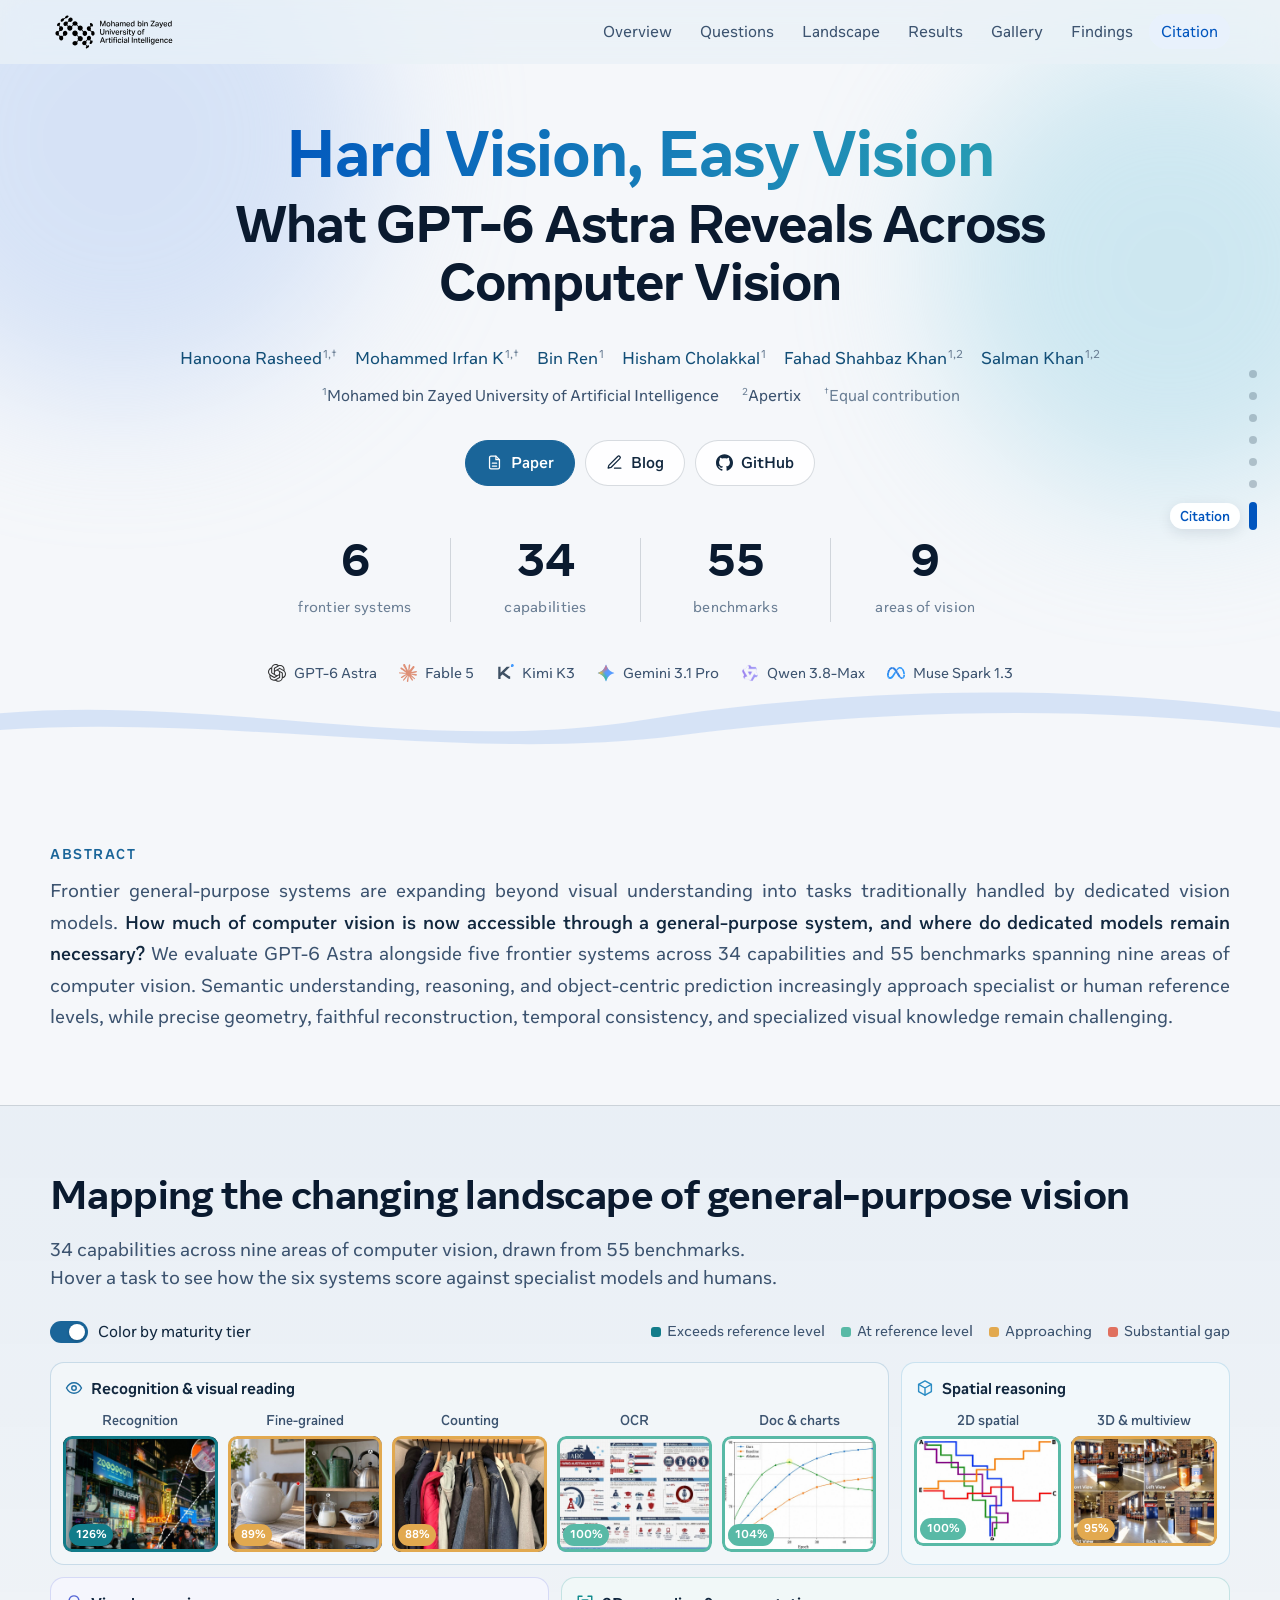
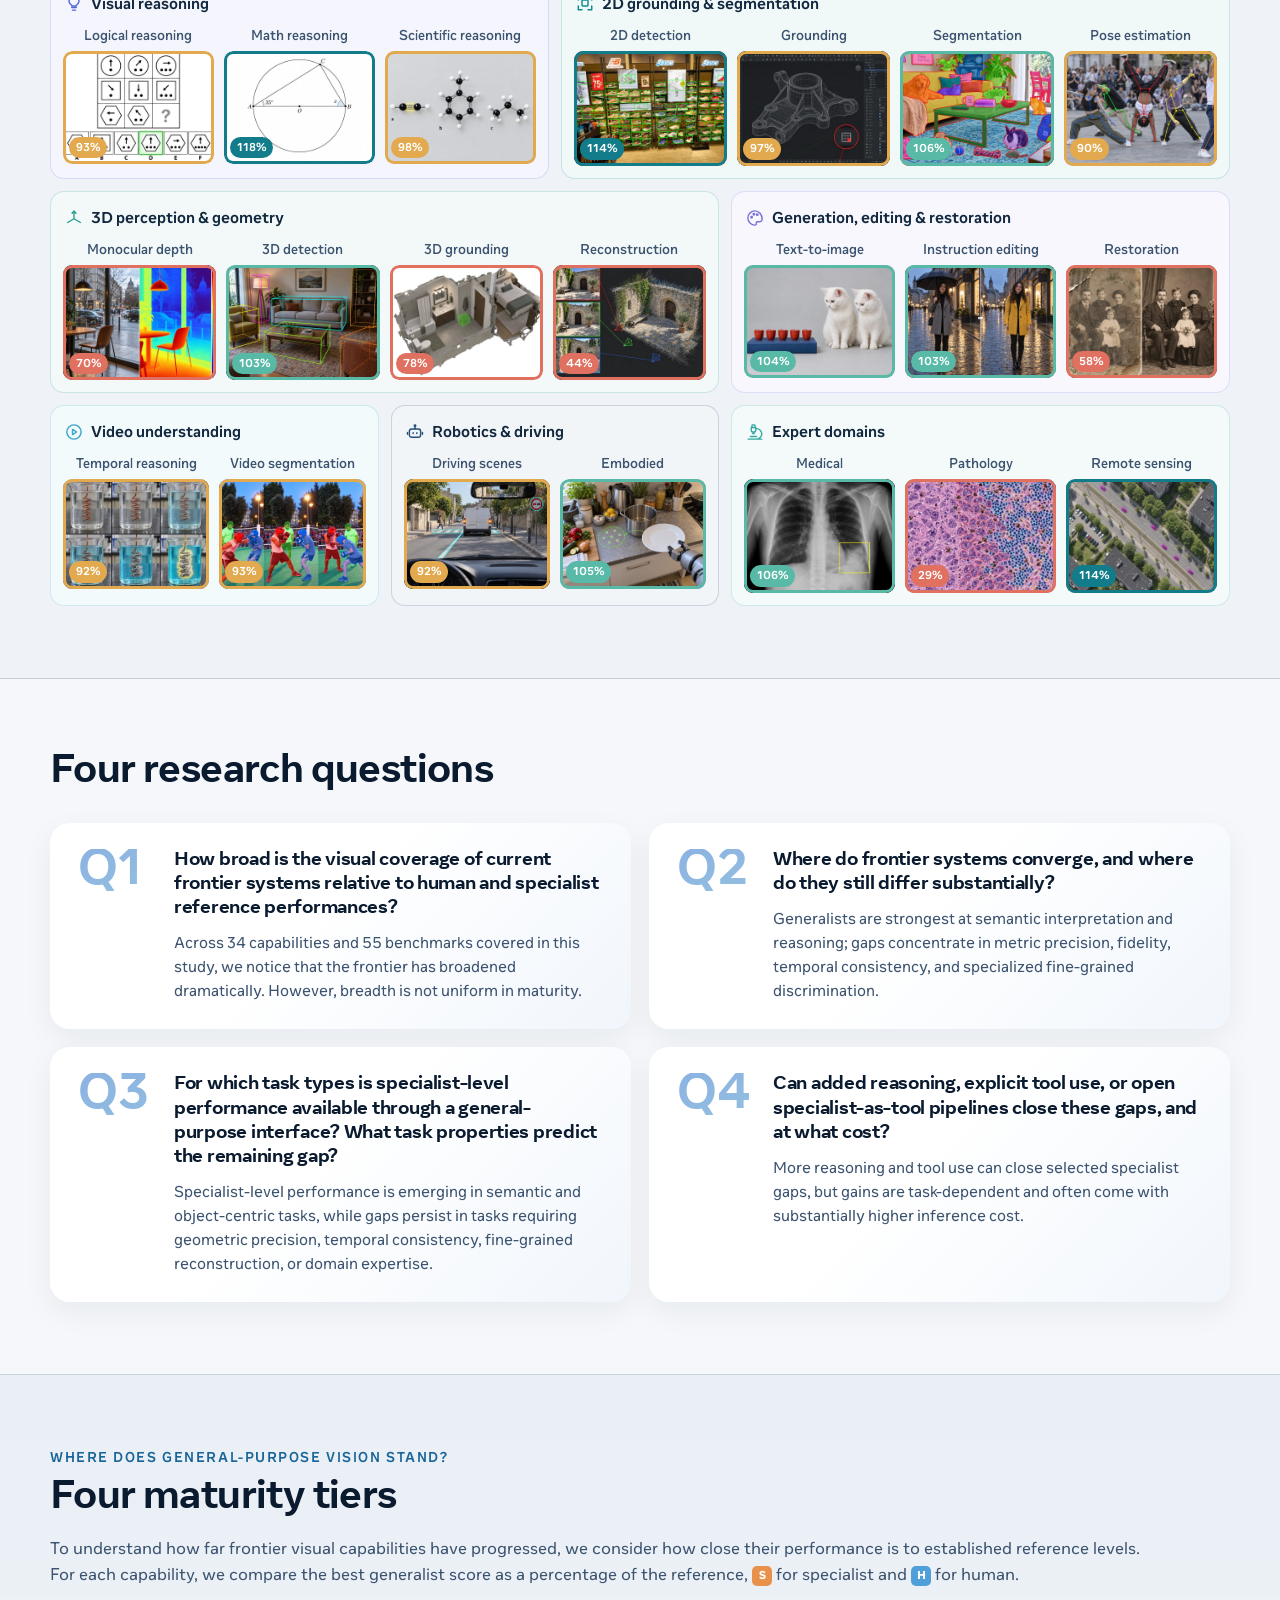
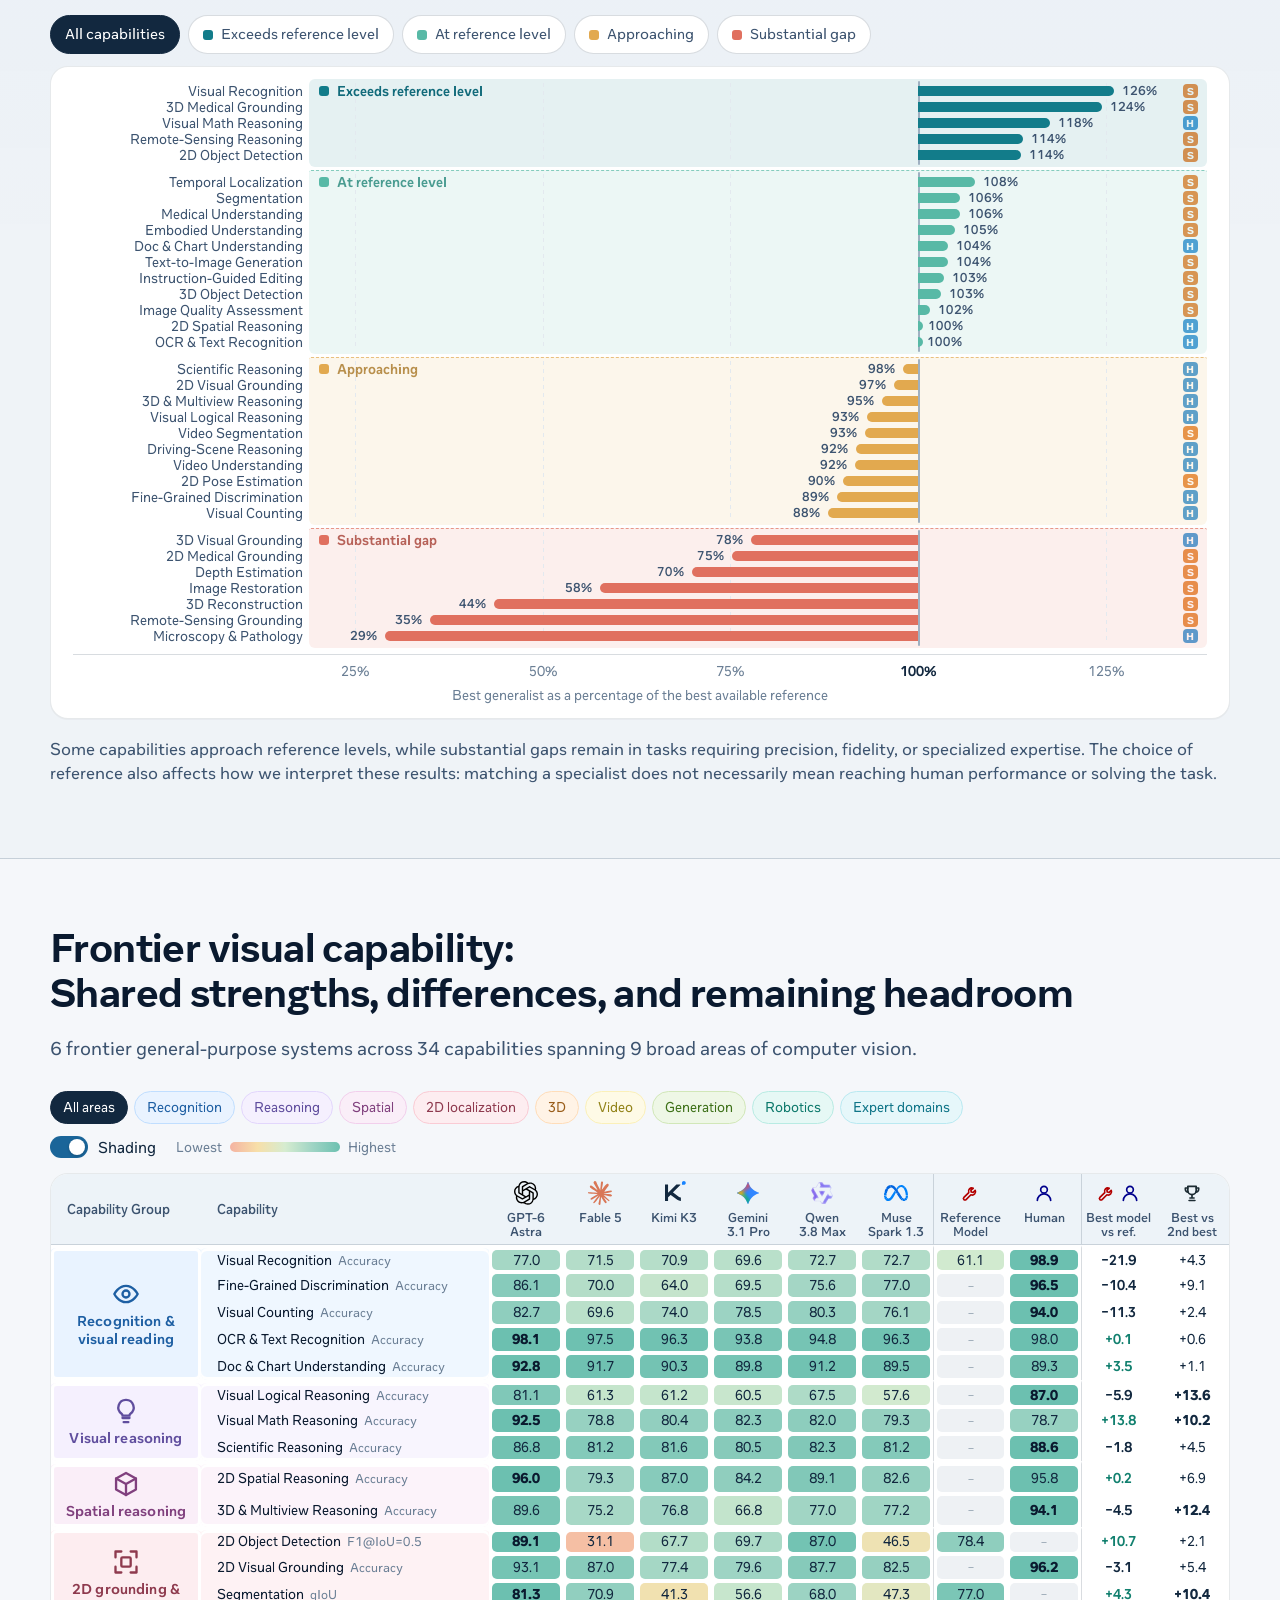
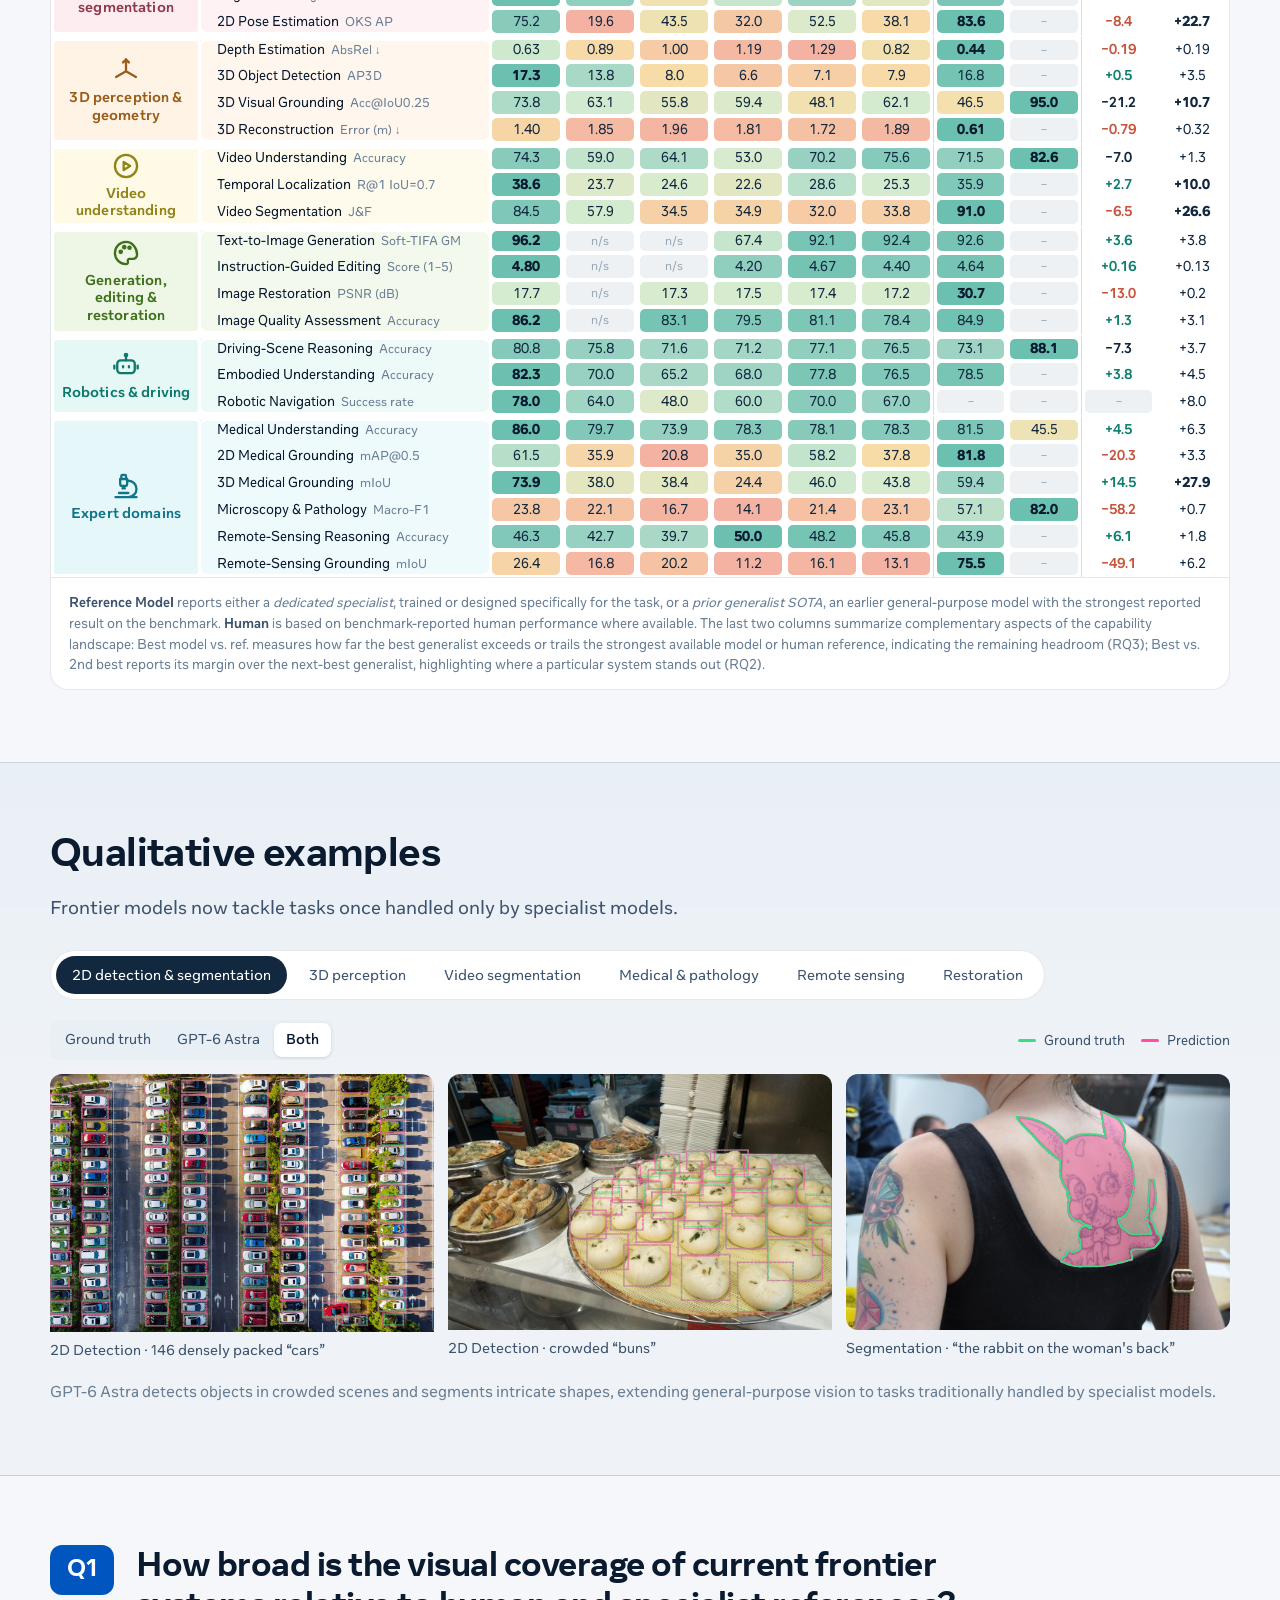
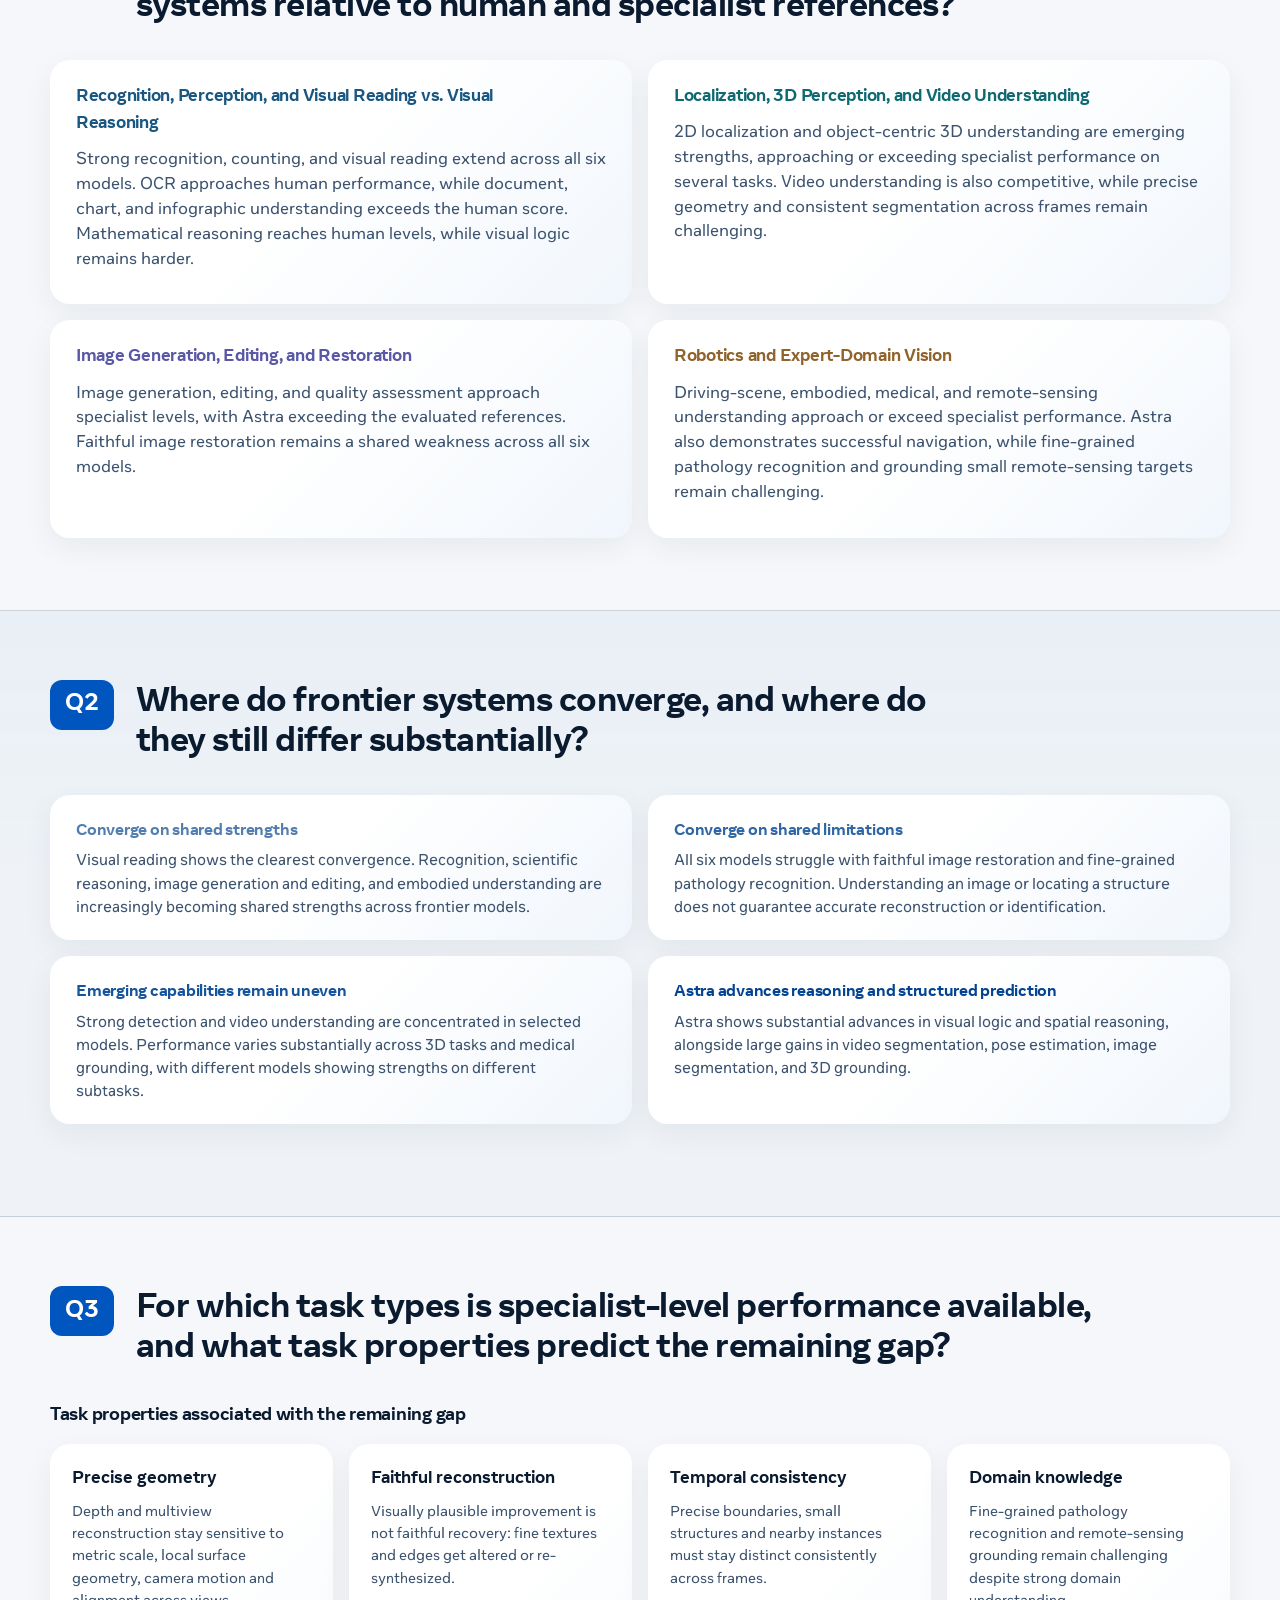
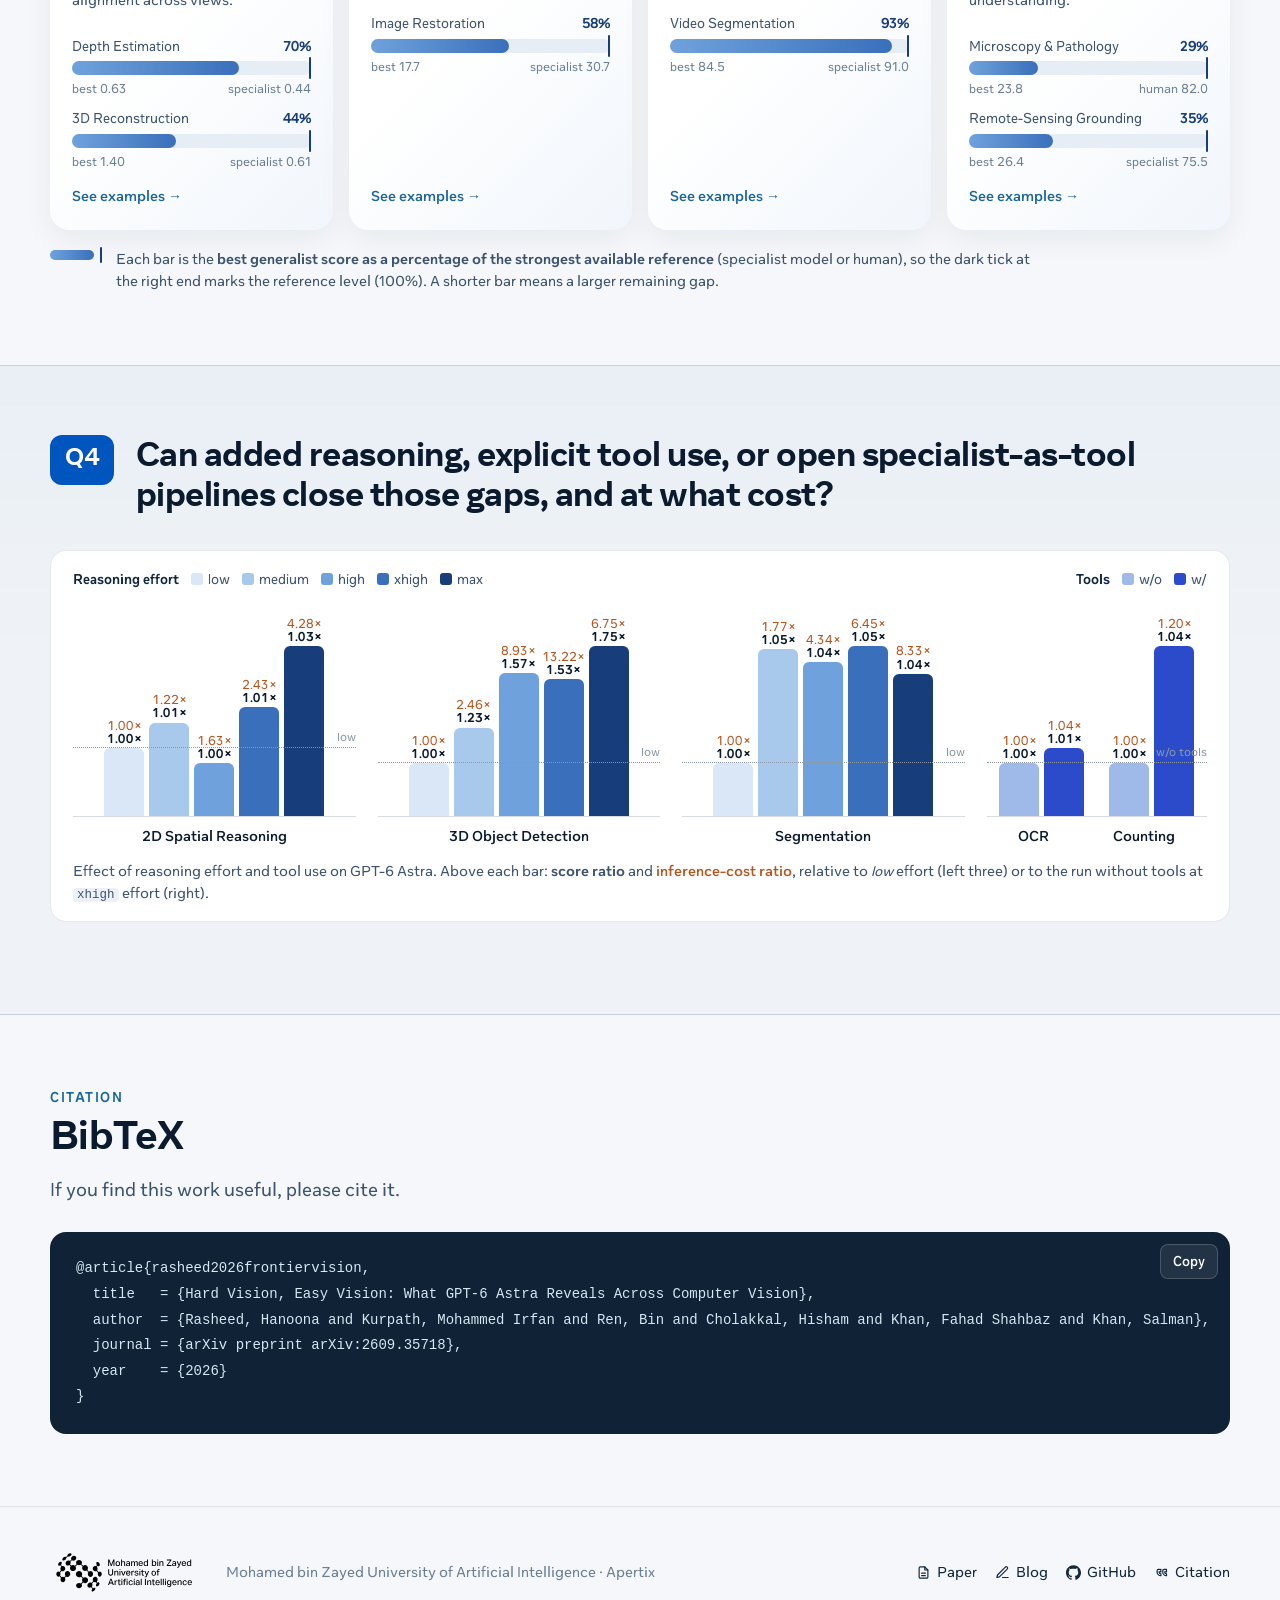
==== commit 037383ec: "Updates arxiv paper" ====
--- a/index.html
+++ b/index.html
@@ -74,9 +74,9 @@
         </p>
 
         <div class="actions reveal">
-          <a class="btn btn-primary" href="#">
+          <a class="btn btn-primary" href="https://arxiv.org/abs/2609.35718" target="_blank" rel="noopener">
             <svg viewBox="0 0 24 24"><path d="M14 3H7a2 2 0 0 0-2 2v14a2 2 0 0 0 2 2h10a2 2 0 0 0 2-2V8z"/><path d="M14 3v5h5M9 13h6M9 17h6"/></svg>
-            Report
+            Paper
           </a>
           <a class="btn" href="blog/">
             <svg viewBox="0 0 24 24" aria-hidden="true"><path d="M12 20h9"/><path d="M16.5 3.5a2.1 2.1 0 0 1 3 3L7 19l-4 1 1-4z"/></svg>
@@ -492,14 +492,14 @@
         <div class="section-head reveal">
           <p class="eyebrow">Citation</p>
           <h2>BibTeX</h2>
-          <p class="lede one-line">If you find this work useful, please cite it. The entry will be updated once the arXiv version is available.</p>
+          <p class="lede one-line">If you find this work useful, please cite it.</p>
         </div>
         <div class="bib reveal">
           <button class="copy" type="button" data-copy>Copy</button>
 <pre><code data-bib>@article{rasheed2026frontiervision,
   title   = {Hard Vision, Easy Vision: What GPT-6 Astra Reveals Across Computer Vision},
   author  = {Rasheed, Hanoona and Kurpath, Mohammed Irfan and Ren, Bin and Cholakkal, Hisham and Khan, Fahad Shahbaz and Khan, Salman},
-  journal = {arXiv preprint arXiv:XXXX.XXXXX},
+  journal = {arXiv preprint arXiv:2609.35718},
   year    = {2026}
 }</code></pre>
         </div>
@@ -512,7 +512,7 @@
       <img src="assets/brand/mbzuai.svg" alt="MBZUAI">
       <p>Mohamed bin Zayed University of Artificial Intelligence · Apertix</p>
       <nav>
-        <a href="#"><svg viewBox="0 0 24 24" aria-hidden="true"><path d="M14 3H7a2 2 0 0 0-2 2v14a2 2 0 0 0 2 2h10a2 2 0 0 0 2-2V8z"/><path d="M14 3v5h5M9 13h6M9 17h6"/></svg>Report</a>
+        <a href="https://arxiv.org/abs/2609.35718" target="_blank" rel="noopener"><svg viewBox="0 0 24 24" aria-hidden="true"><path d="M14 3H7a2 2 0 0 0-2 2v14a2 2 0 0 0 2 2h10a2 2 0 0 0 2-2V8z"/><path d="M14 3v5h5M9 13h6M9 17h6"/></svg>Paper</a>
         <a href="blog/"><svg viewBox="0 0 24 24" aria-hidden="true"><path d="M12 20h9"/><path d="M16.5 3.5a2.1 2.1 0 0 1 3 3L7 19l-4 1 1-4z"/></svg>Blog</a>
         <a href="https://github.com/mbzuai-oryx/frontier-vision" target="_blank" rel="noopener"><svg class="solid" viewBox="0 0 24 24" aria-hidden="true"><path d="M12 .297c-6.63 0-12 5.373-12 12 0 5.303 3.438 9.8 8.205 11.385.6.113.82-.258.82-.577 0-.285-.01-1.04-.015-2.04-3.338.724-4.042-1.61-4.042-1.61C4.422 18.07 3.633 17.7 3.633 17.7c-1.087-.744.084-.729.084-.729 1.205.084 1.838 1.236 1.838 1.236 1.07 1.835 2.809 1.305 3.495.998.108-.776.417-1.305.76-1.605-2.665-.3-5.466-1.332-5.466-5.93 0-1.31.465-2.38 1.235-3.22-.135-.303-.54-1.523.105-3.176 0 0 1.005-.322 3.3 1.23.96-.267 1.98-.399 3-.405 1.02.006 2.04.138 3 .405 2.28-1.552 3.285-1.23 3.285-1.23.645 1.653.24 2.873.12 3.176.765.84 1.23 1.91 1.23 3.22 0 4.61-2.805 5.625-5.475 5.92.42.36.81 1.096.81 2.22 0 1.606-.015 2.896-.015 3.286 0 .315.21.69.825.57C20.565 22.092 24 17.592 24 12.297c0-6.627-5.373-12-12-12"/></svg>GitHub</a>
         <a href="#citation"><svg viewBox="0 0 24 24" aria-hidden="true"><path d="M7 7h4v4H8a3 3 0 0 0 3 3v3a6 6 0 0 1-6-6V9a2 2 0 0 1 2-2zm9 0h4v4h-3a3 3 0 0 0 3 3v3a6 6 0 0 1-6-6V9a2 2 0 0 1 2-2z"/></svg>Citation</a>
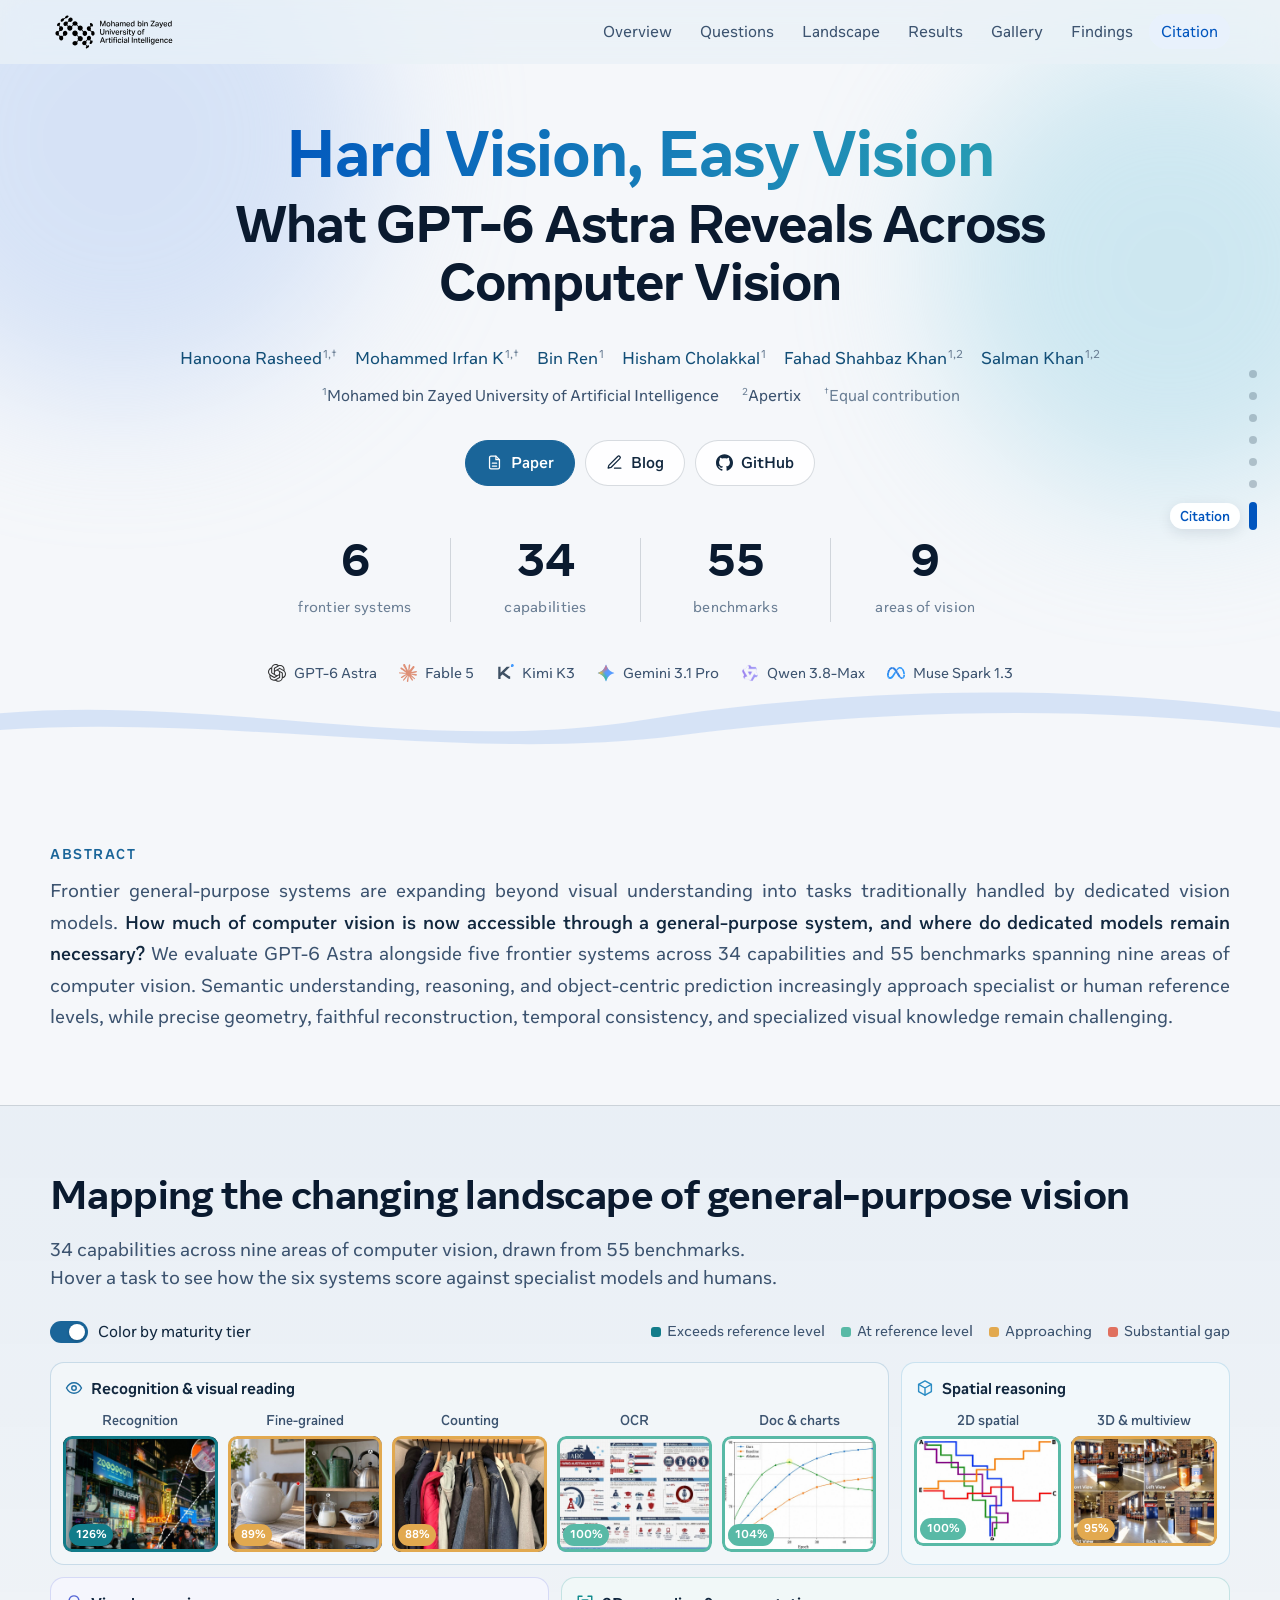
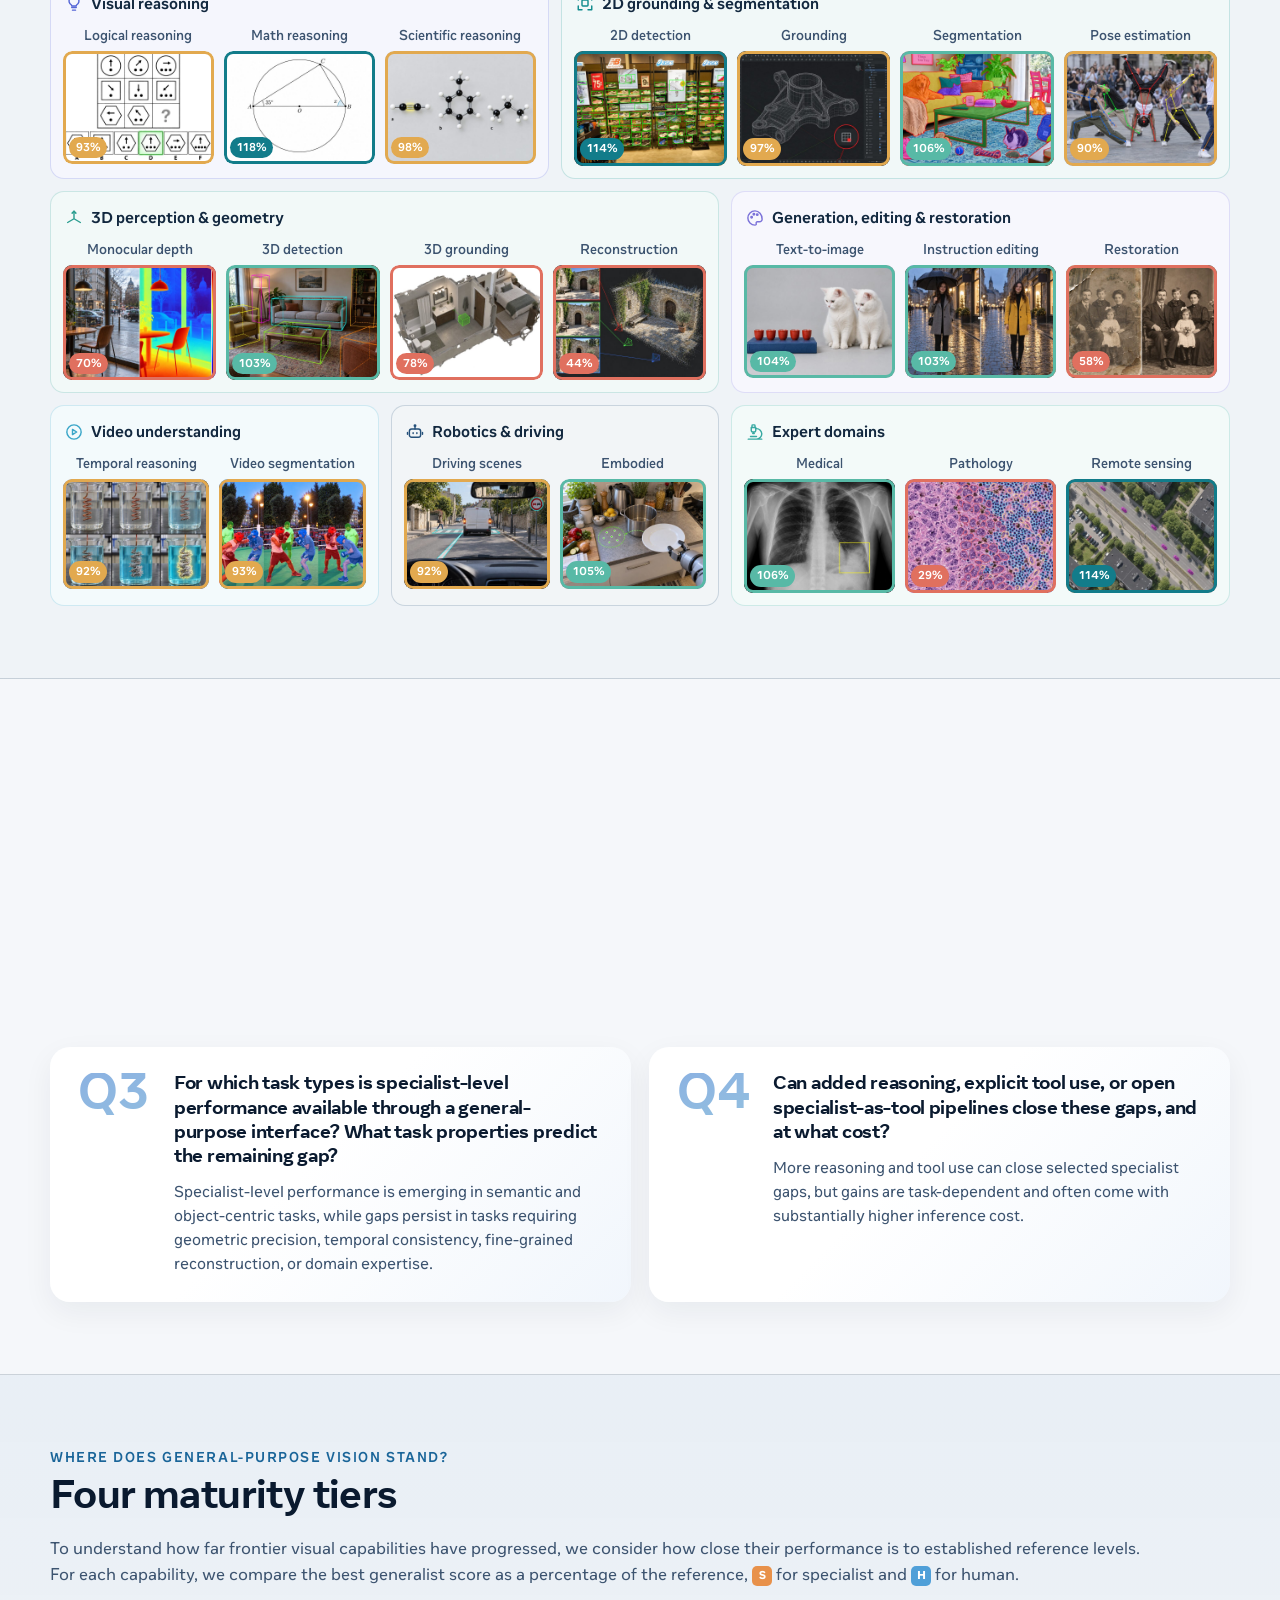
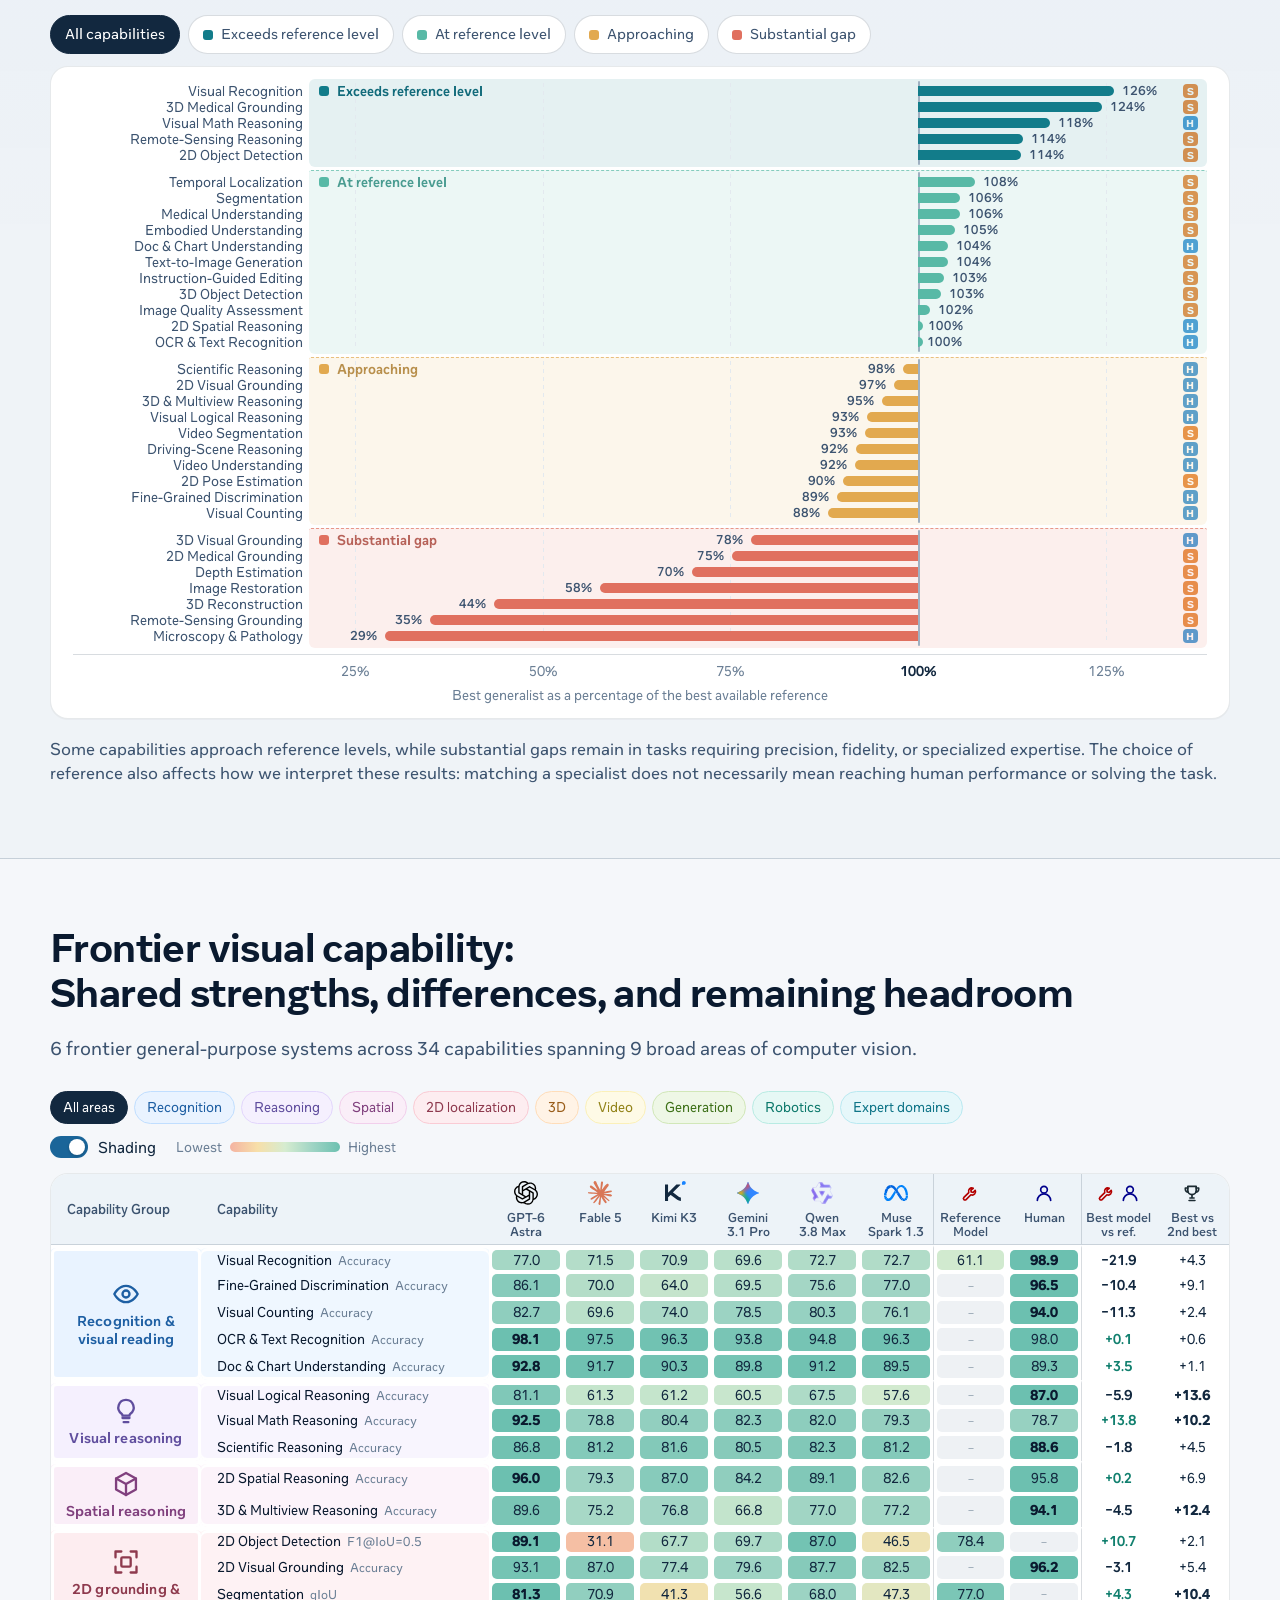
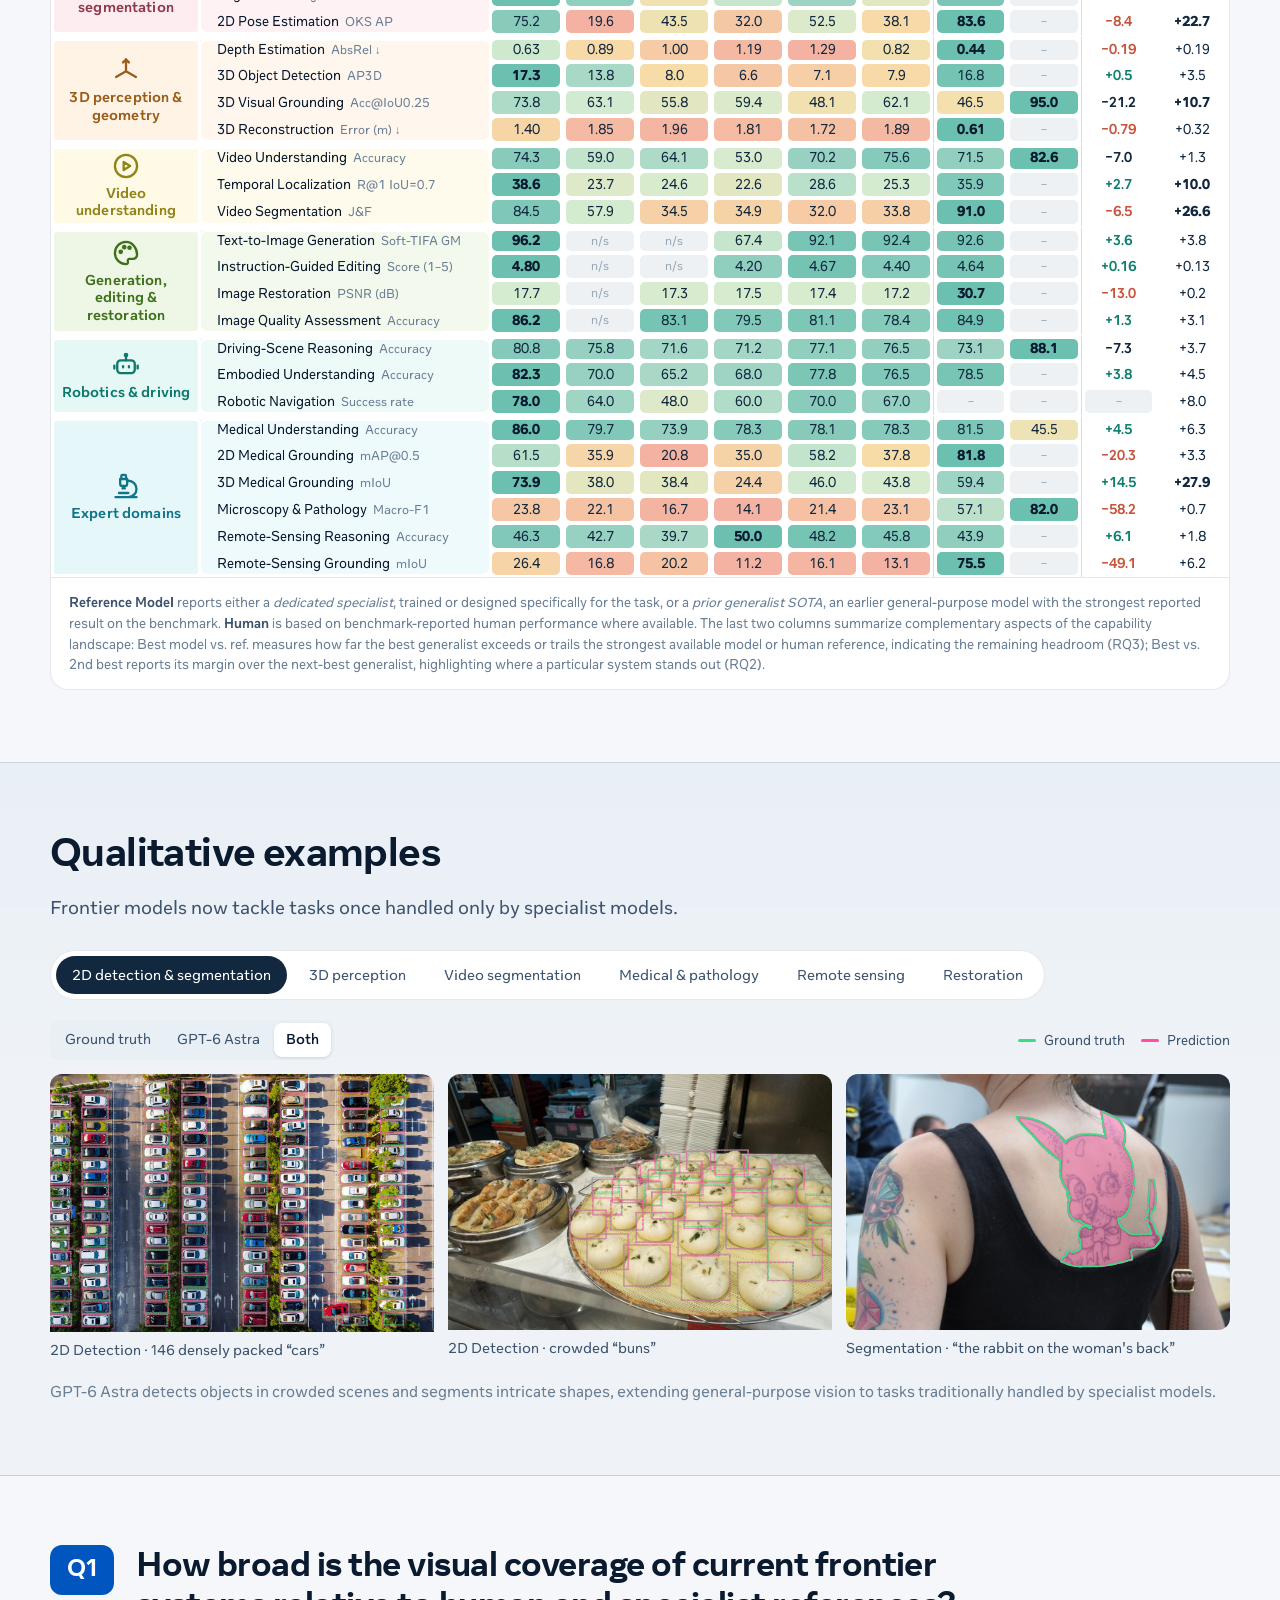
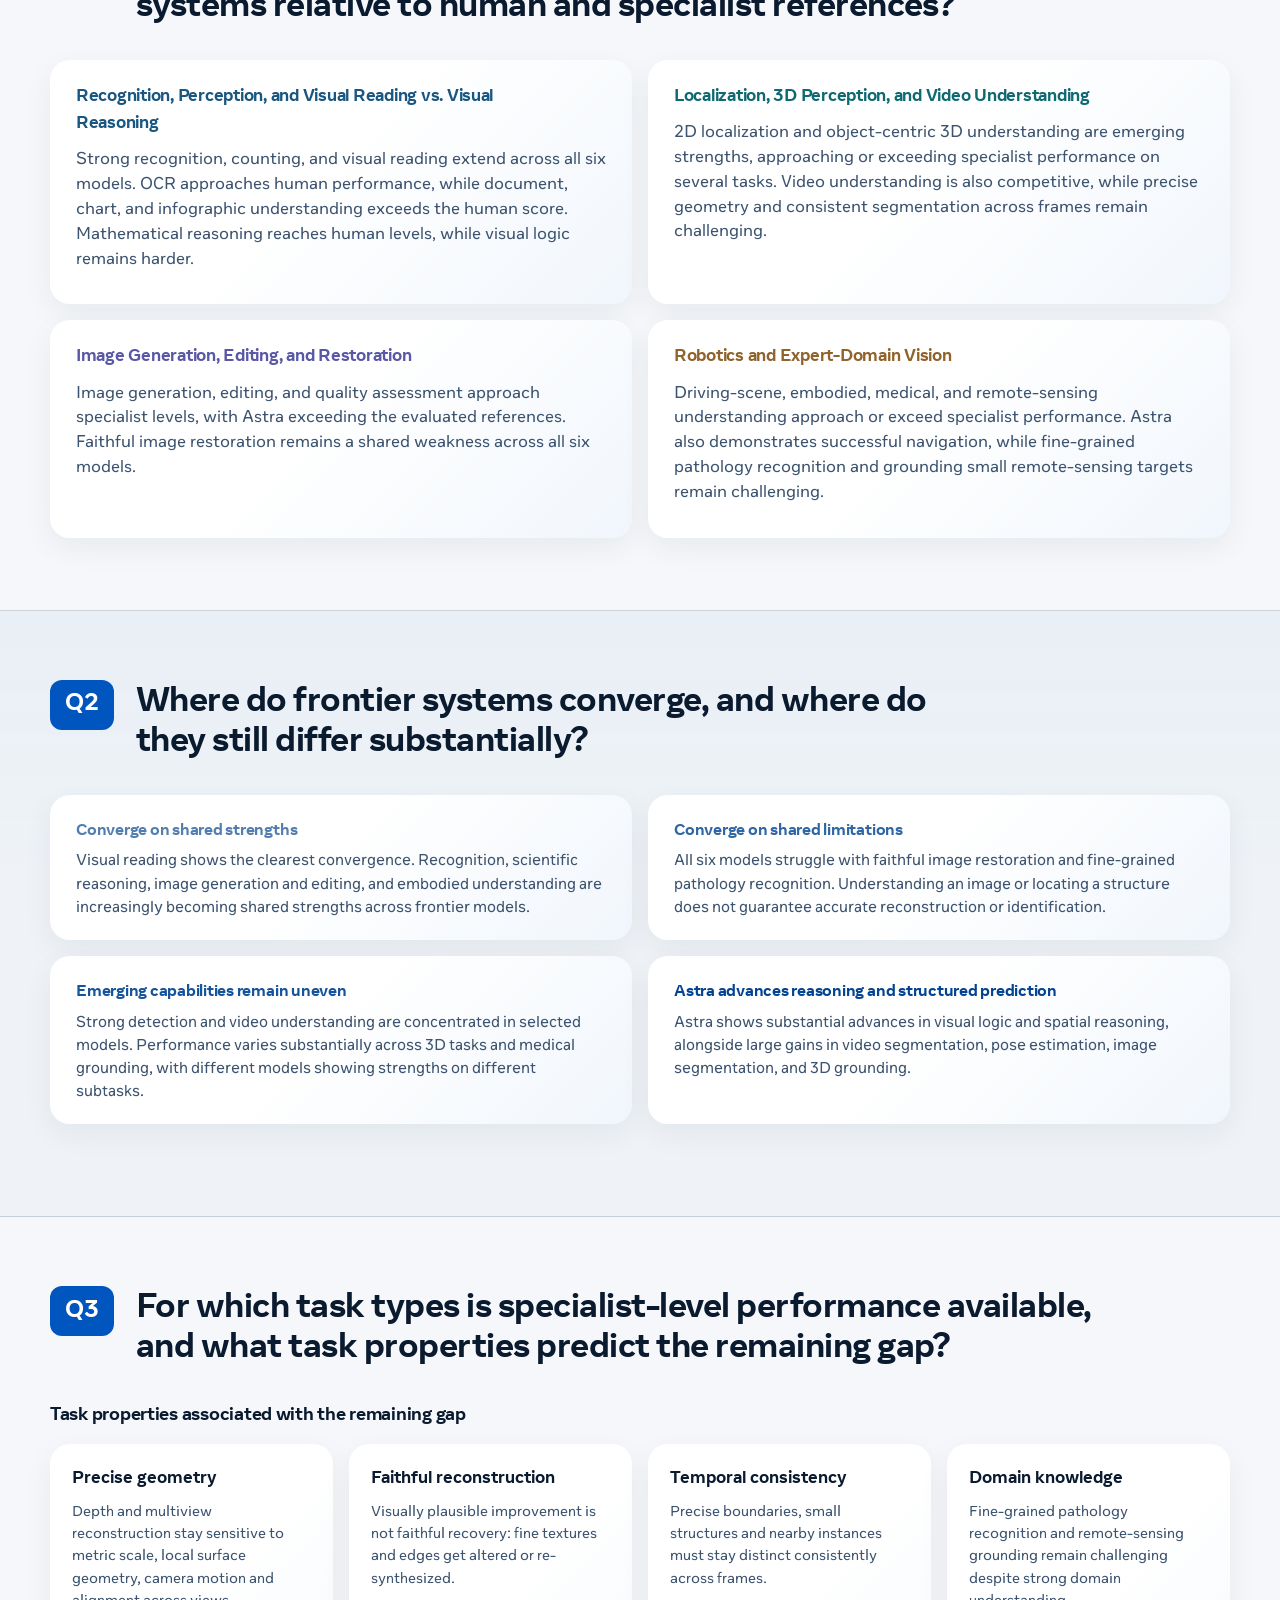
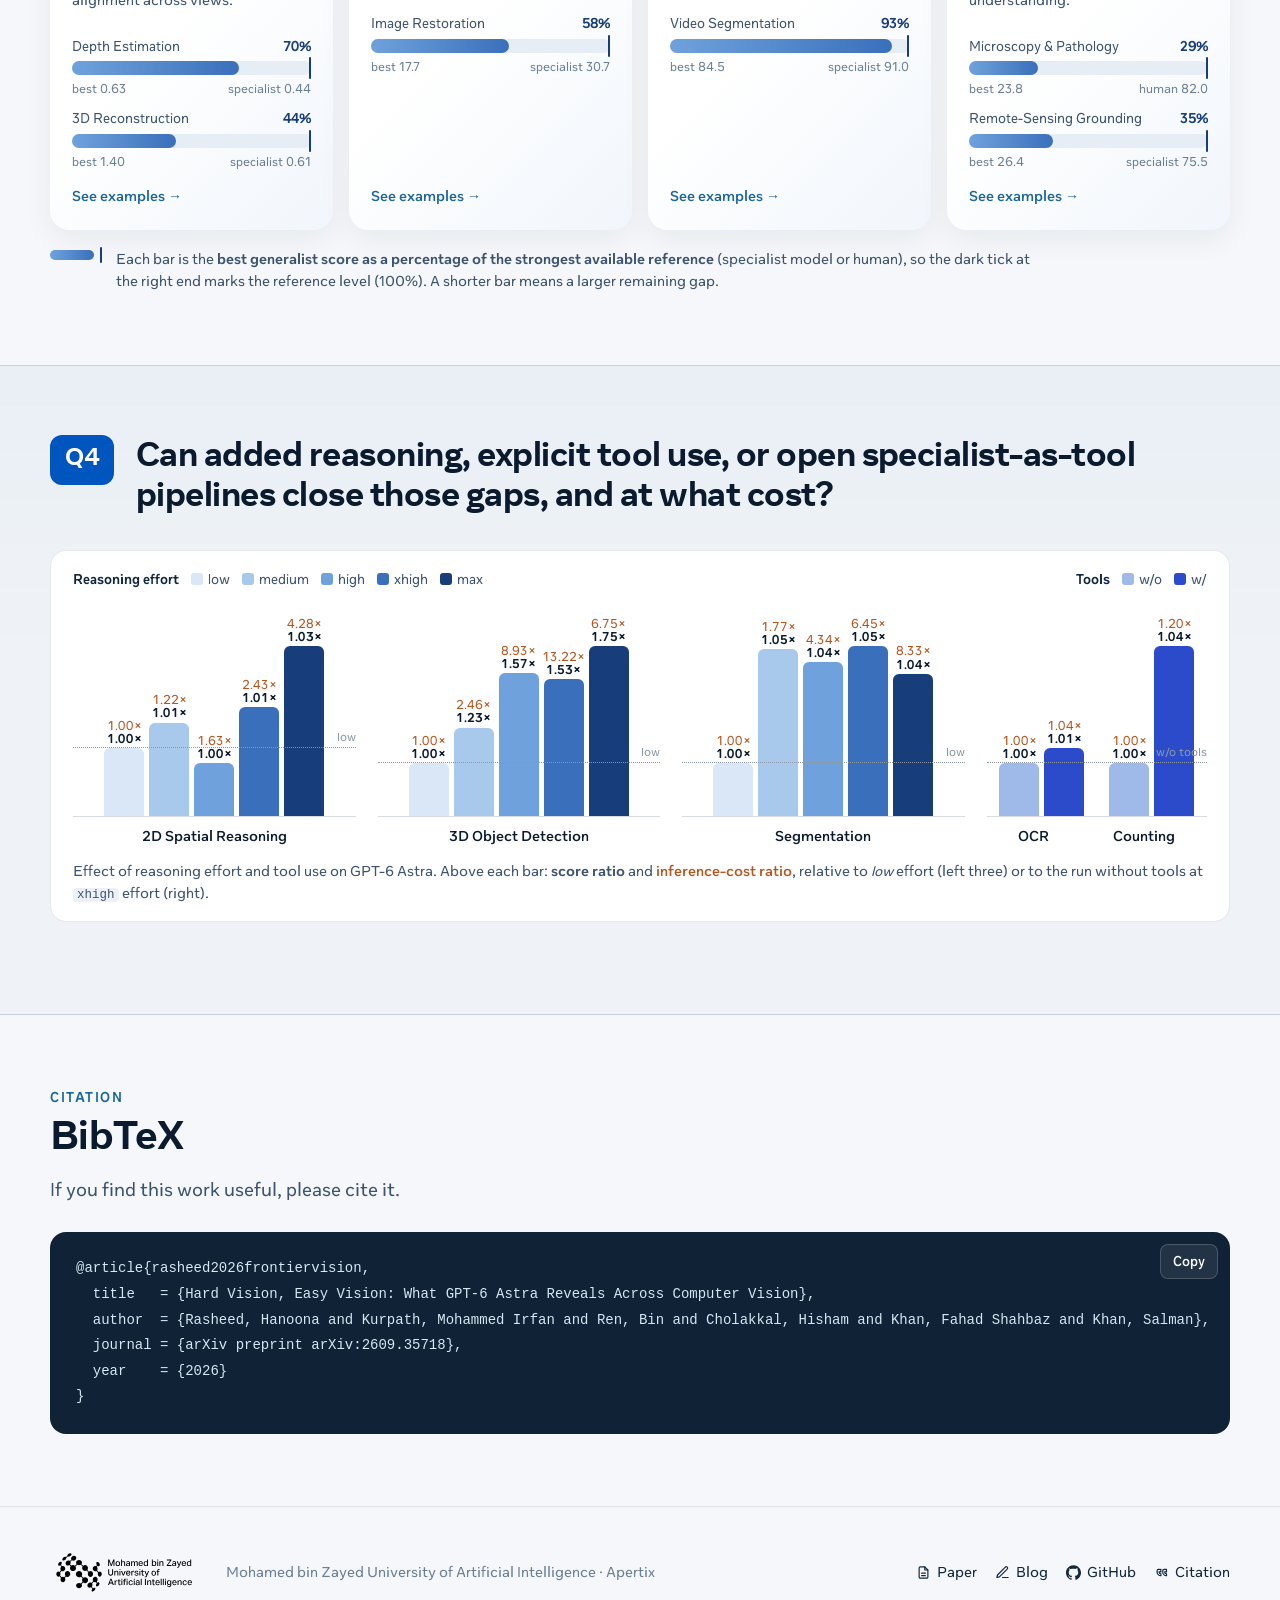
==== commit 8b4c6d01: "Add GoatCounter visit tracking Co-Authored-By: Claude Opus 5.5 <noreply@anthropic.com>" ====
--- a/index.html
+++ b/index.html
@@ -521,5 +521,7 @@
   </footer>
 
   <div class="tip" data-tip role="tooltip" hidden></div>
+  <script data-goatcounter="https://frontier-vision.goatcounter.com/count"
+          async src="//gc.zgo.at/count.js"></script>
 </body>
 </html>
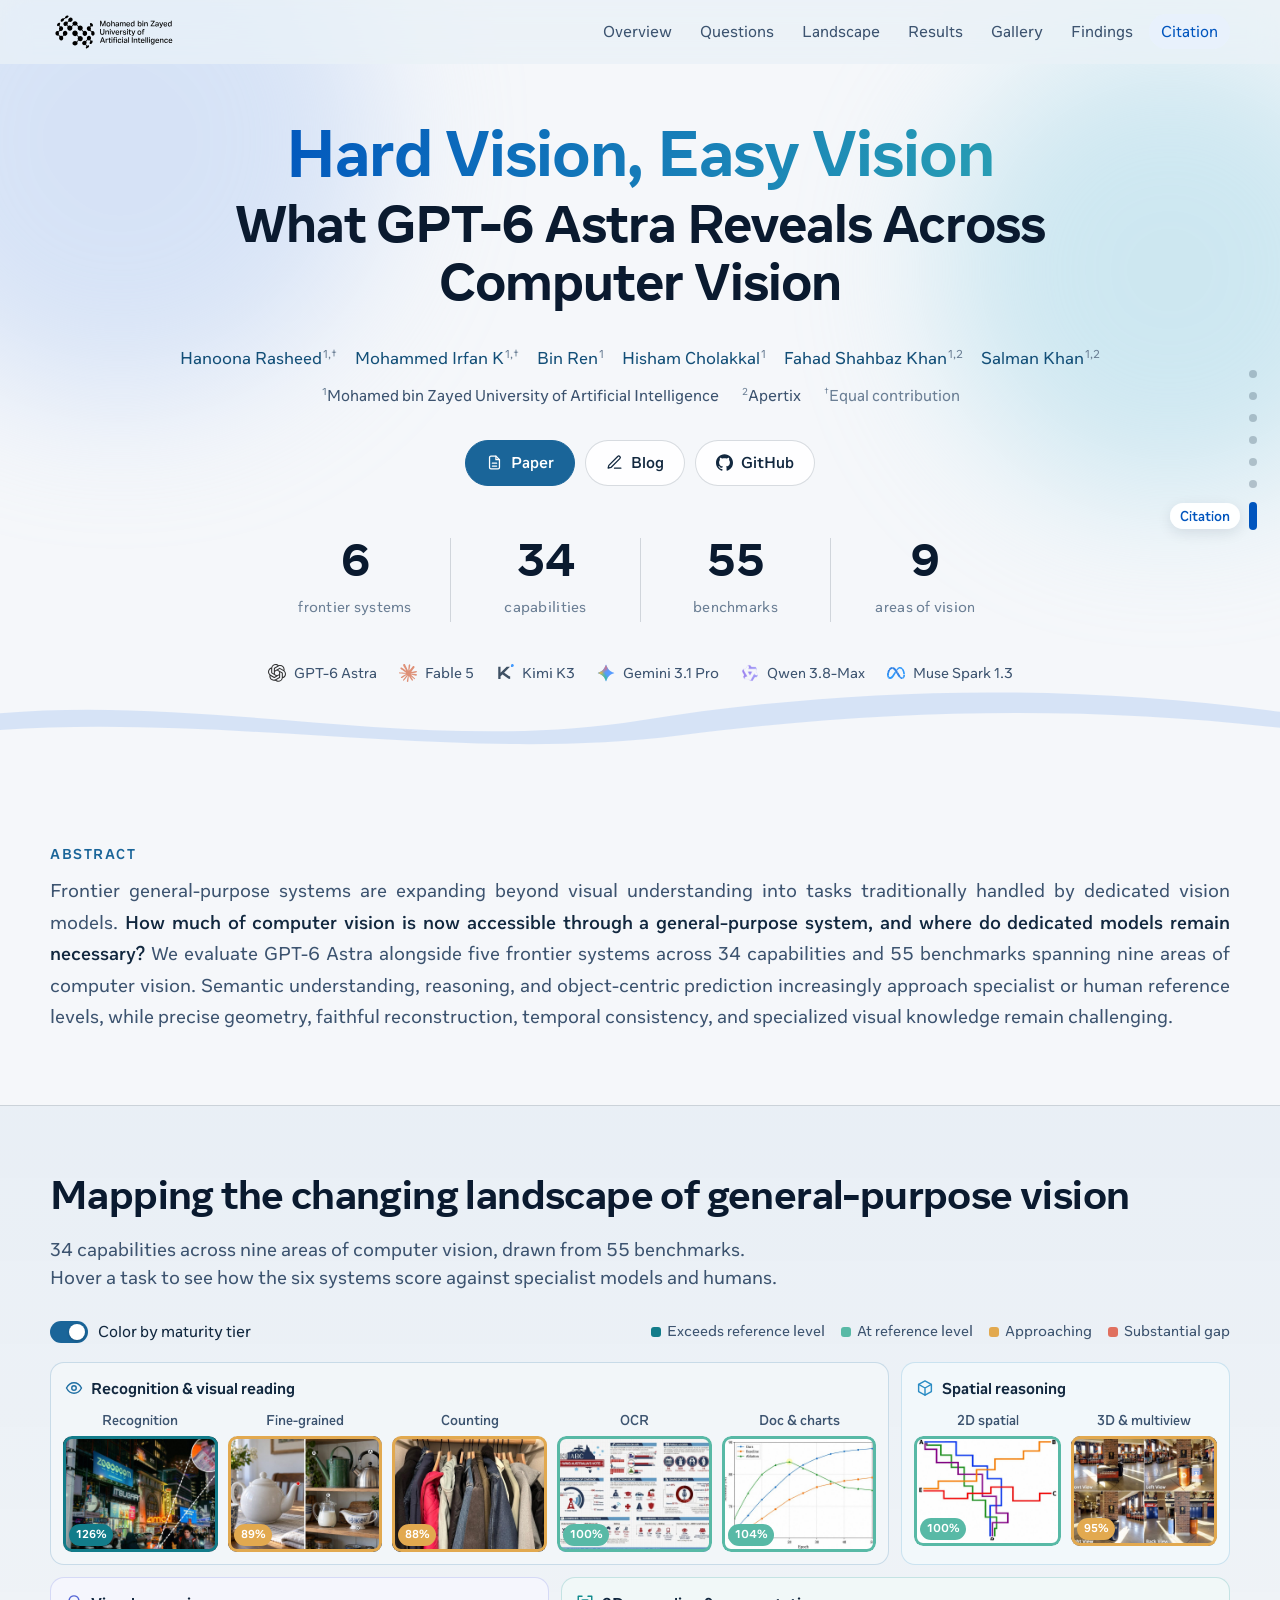
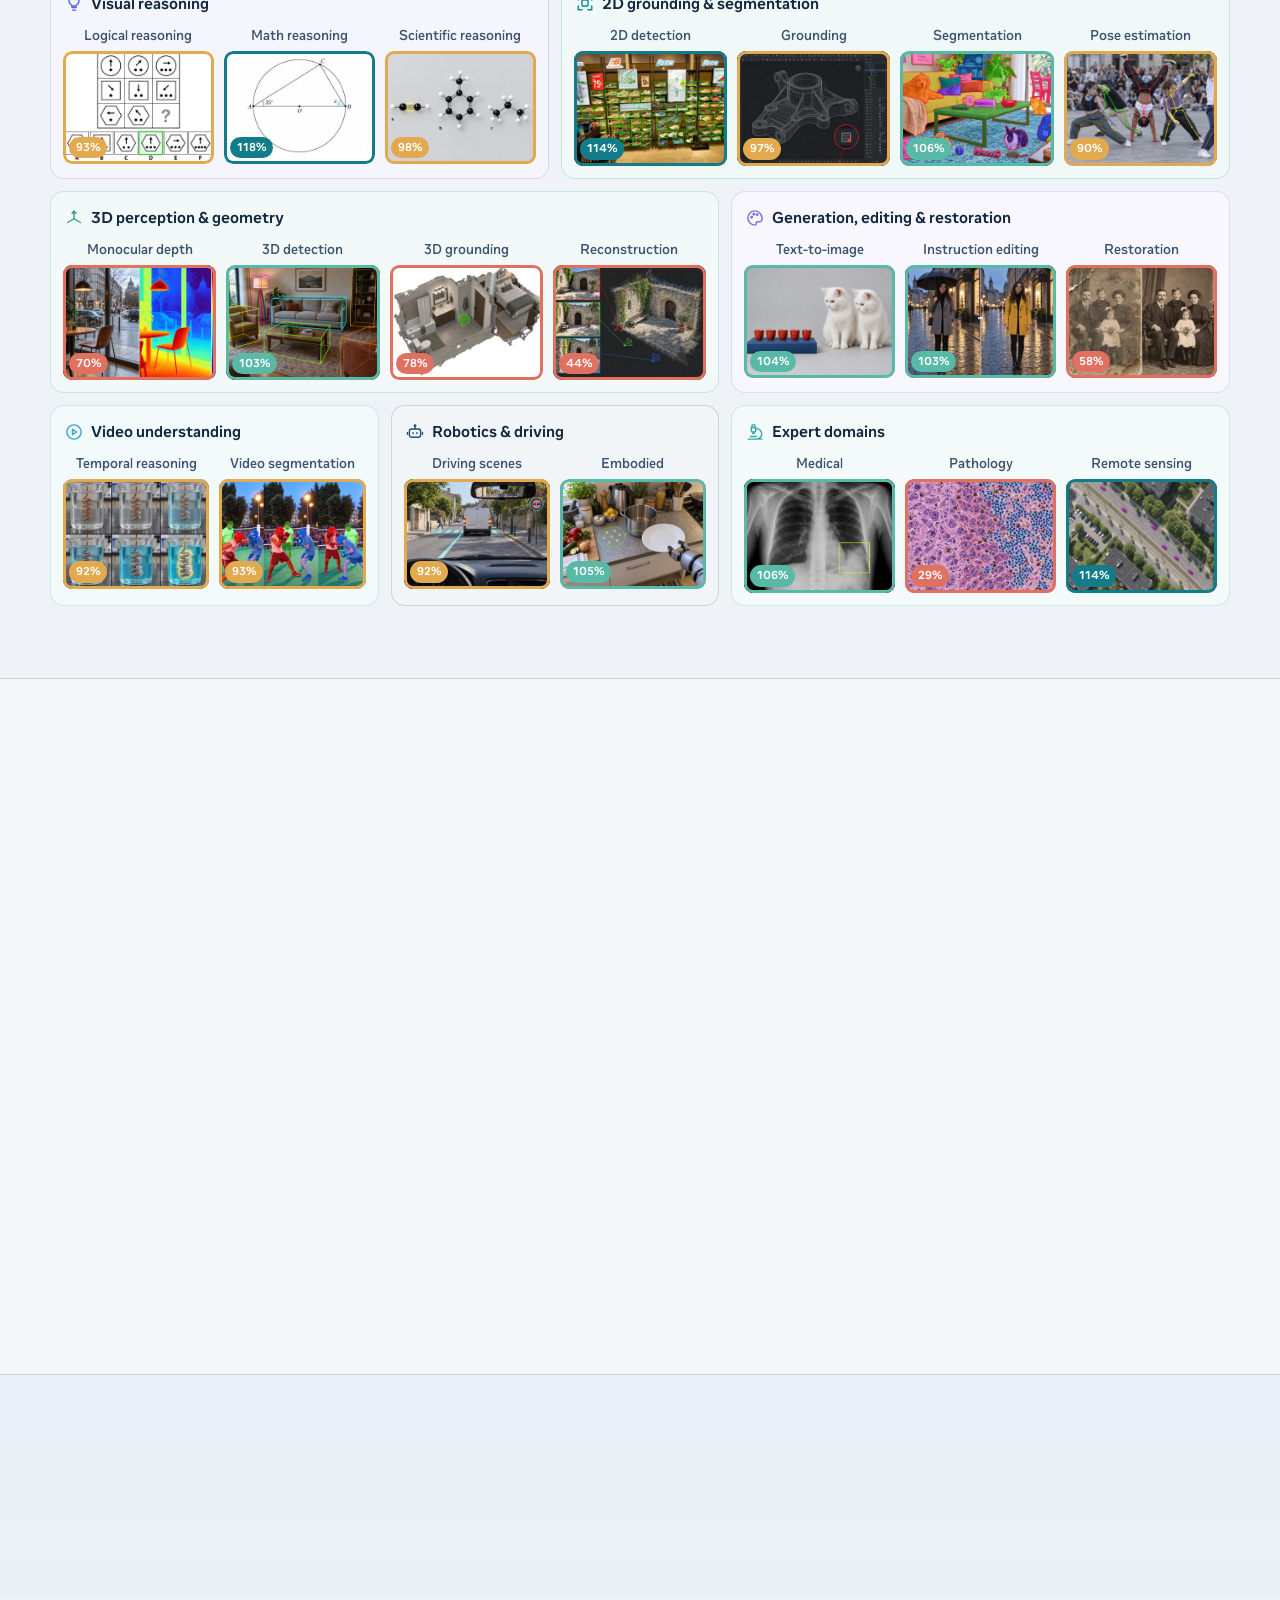
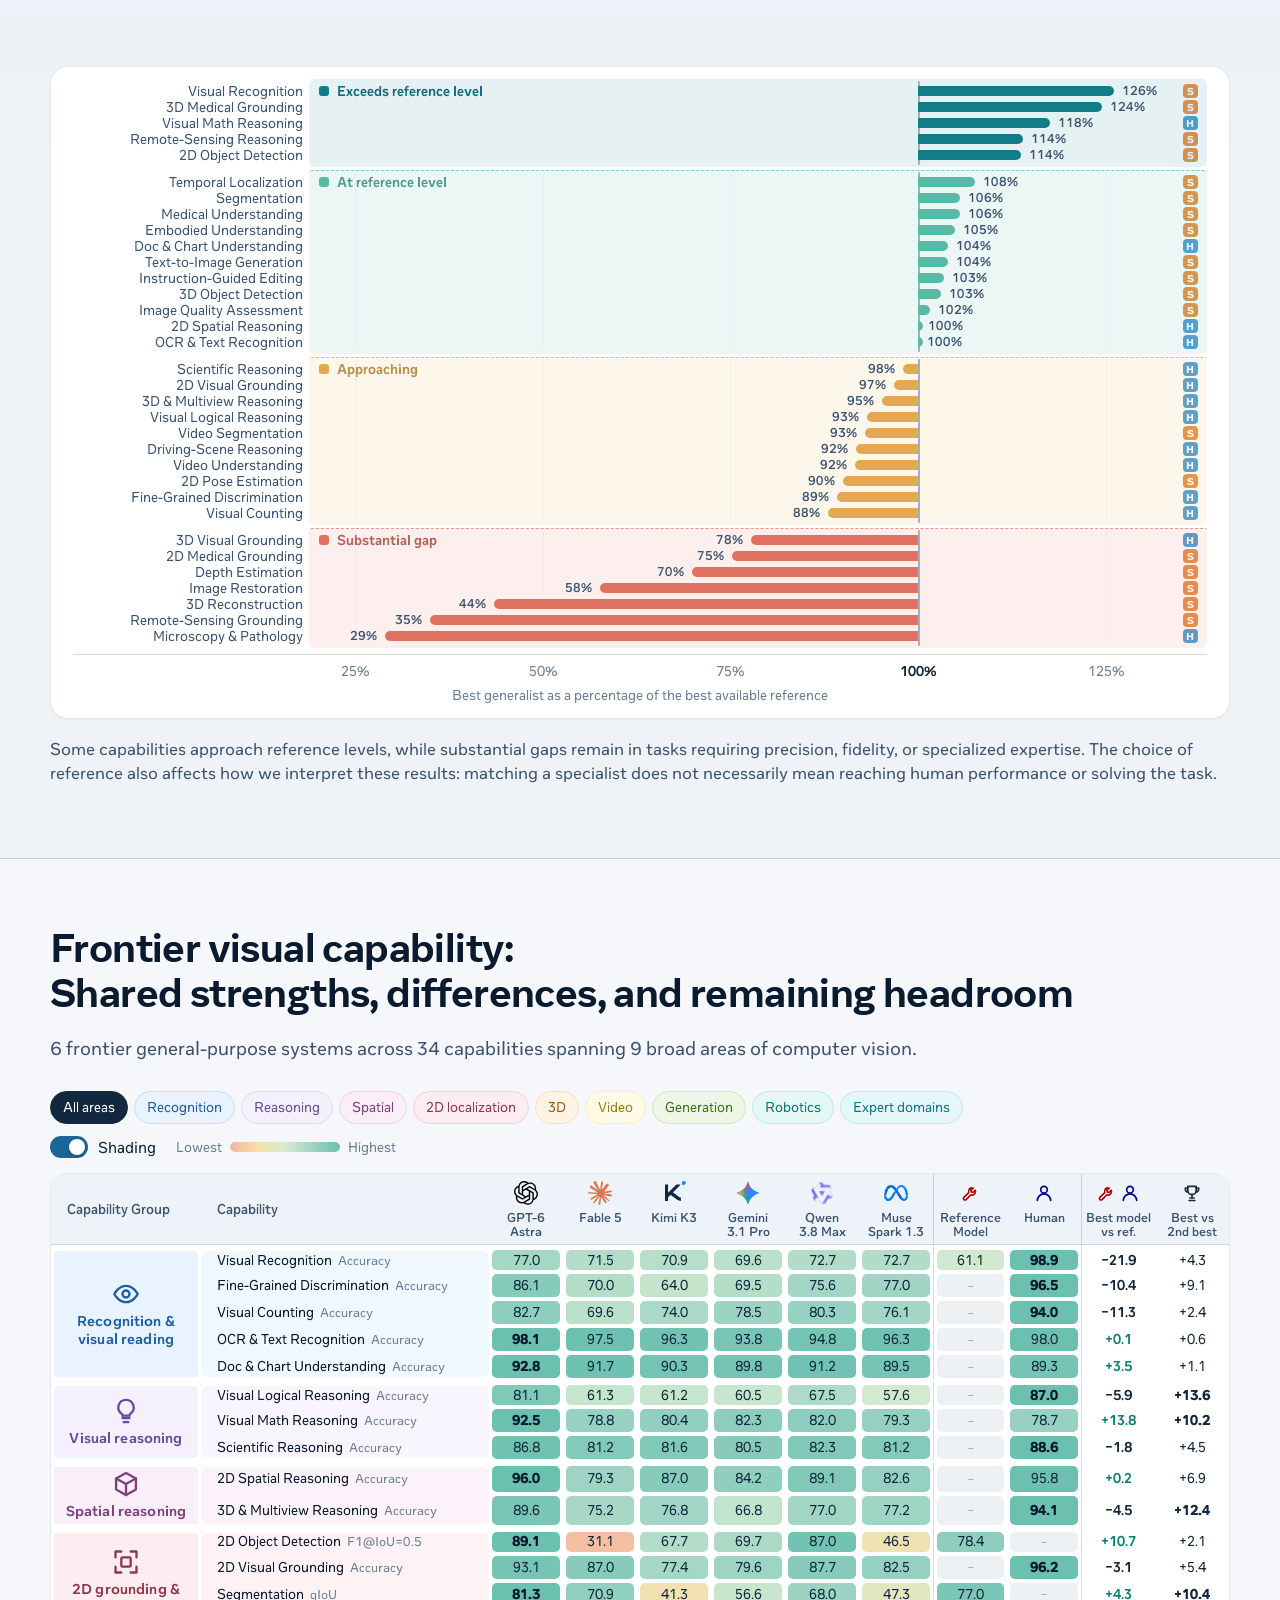
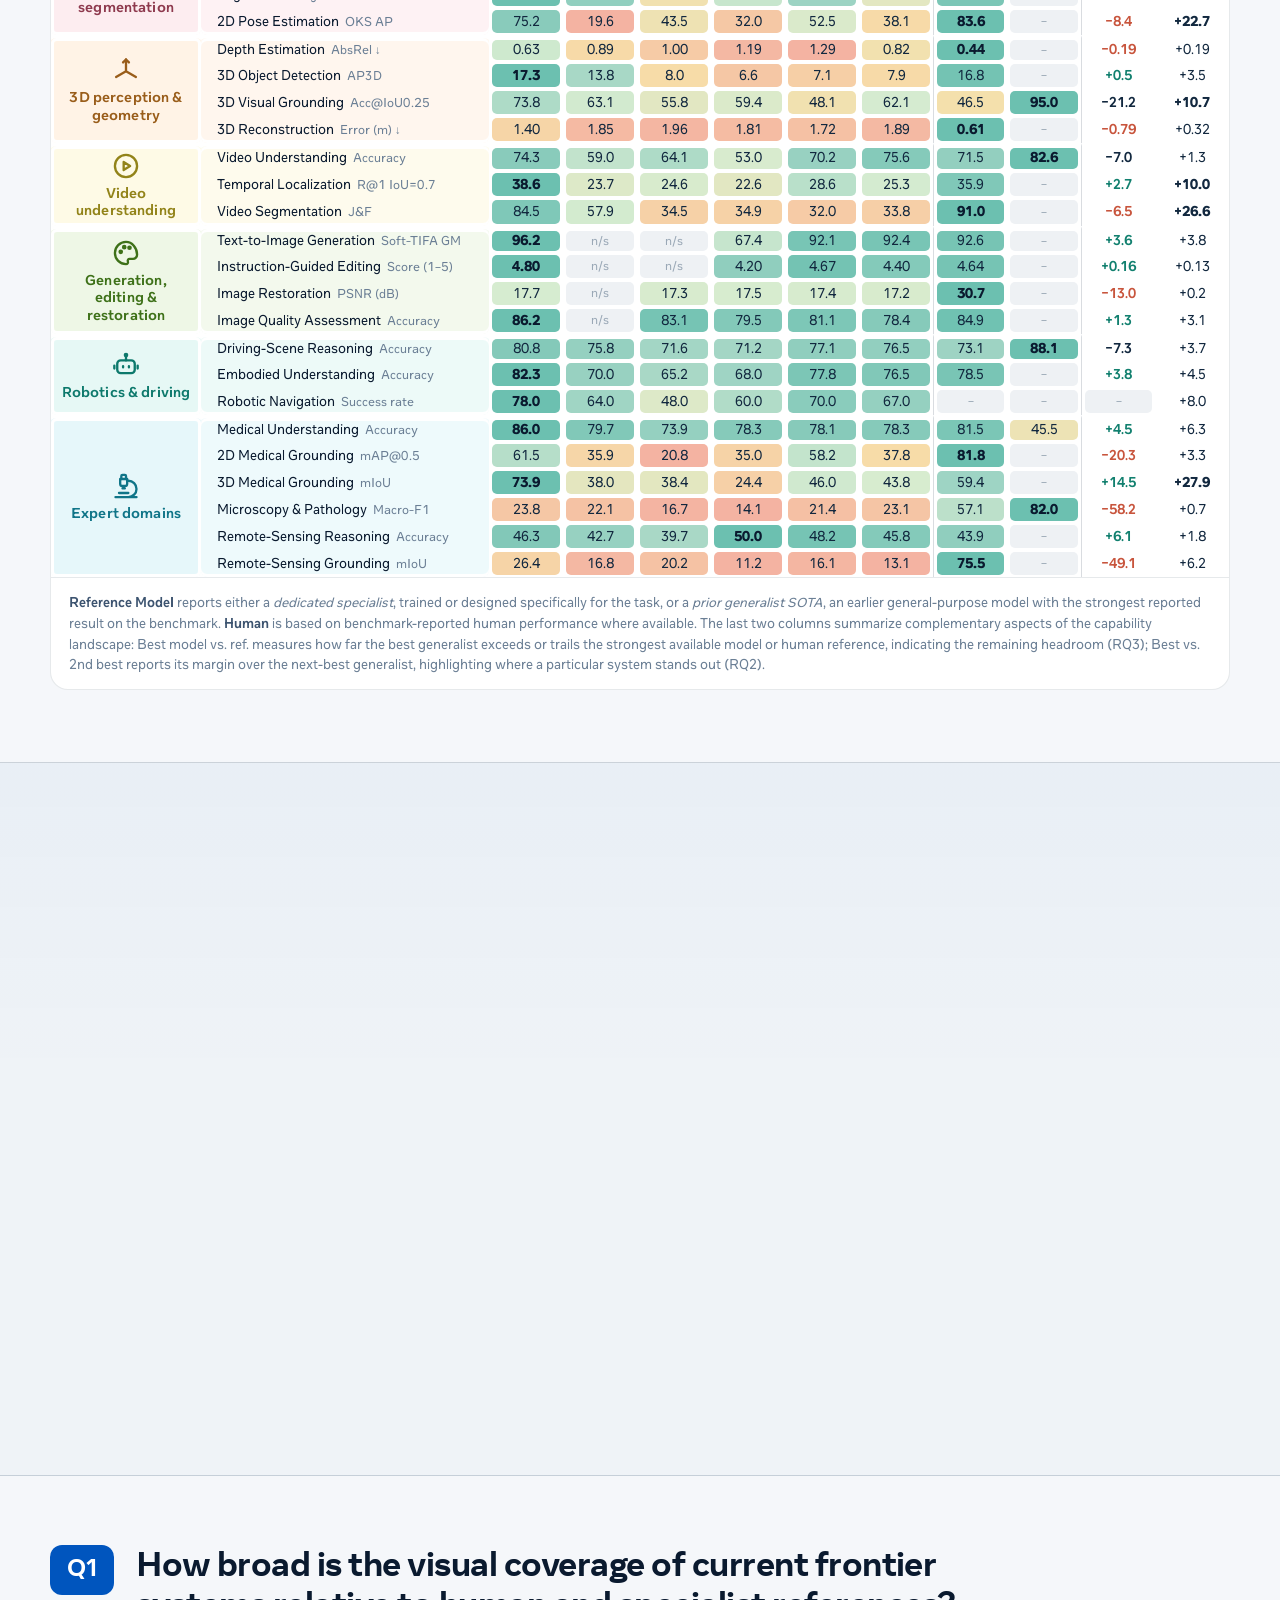
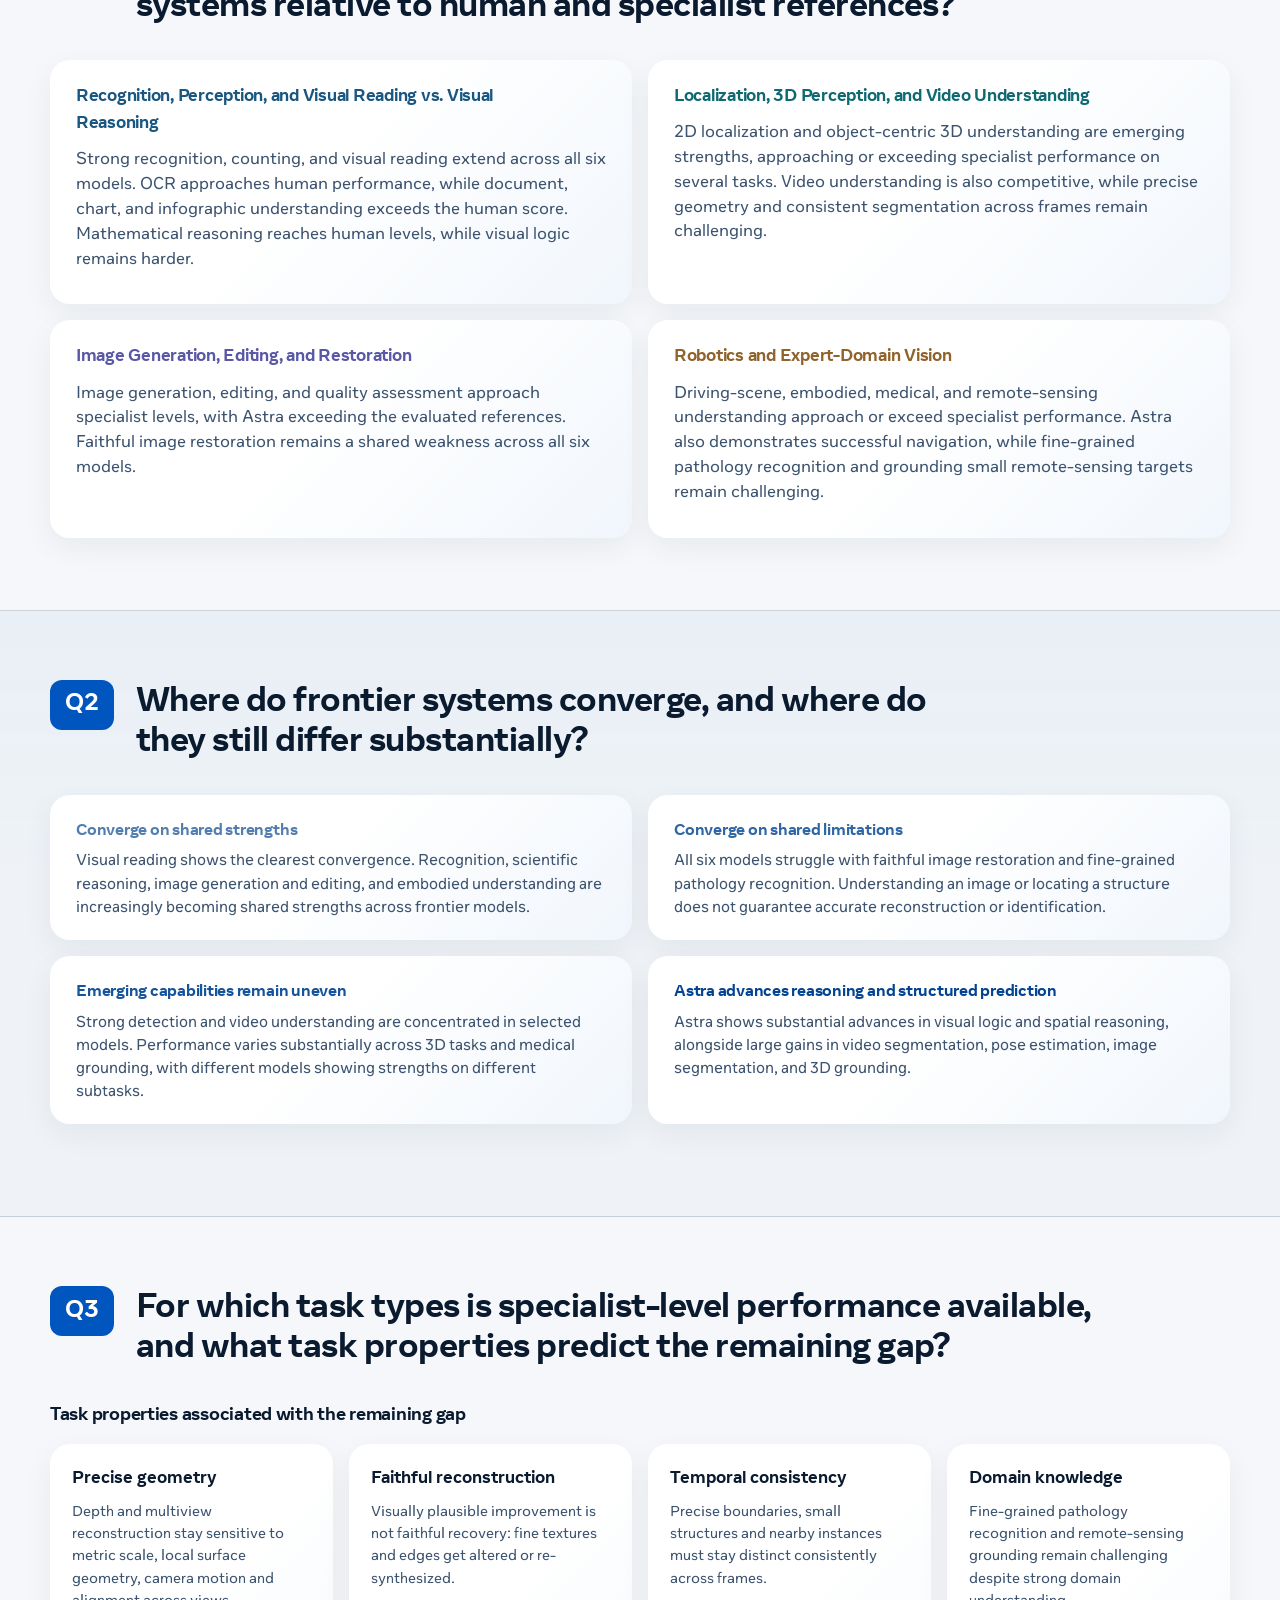
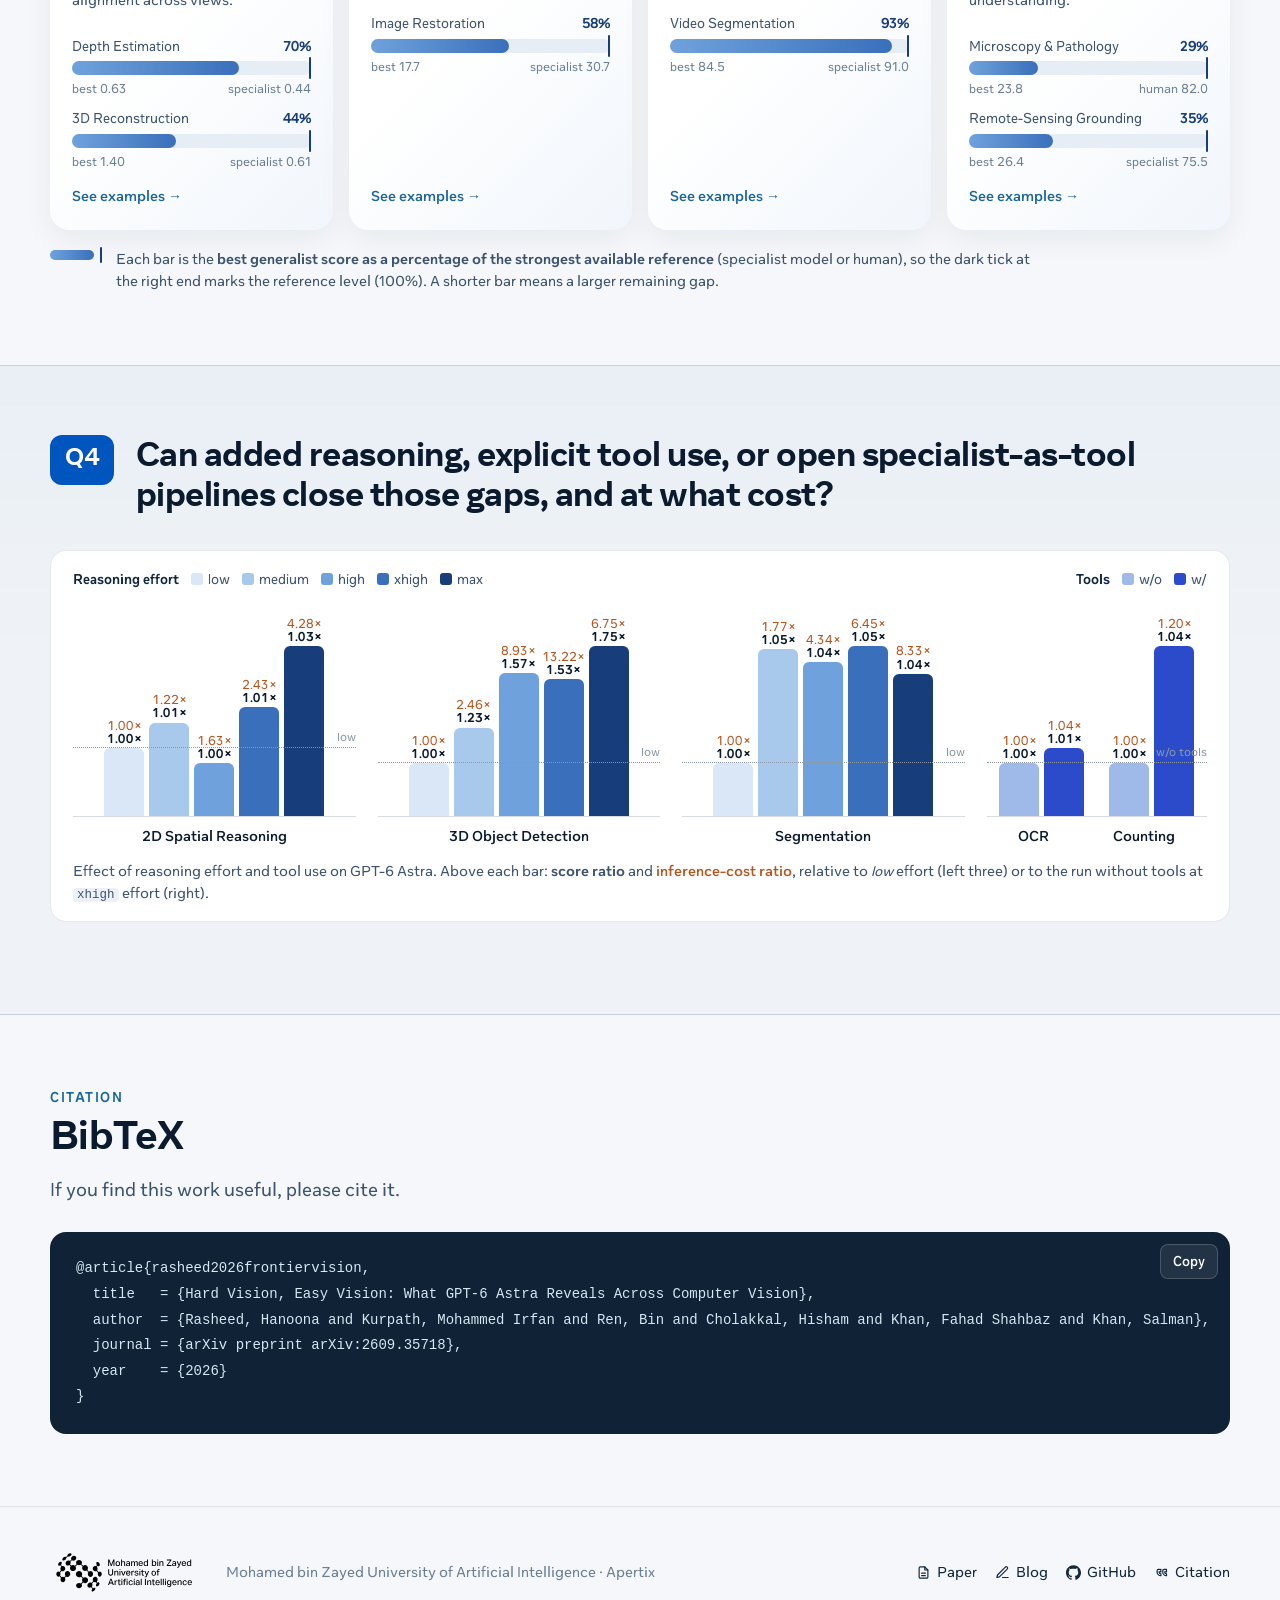
==== commit 7ce1fc77: "Point GoatCounter at hanoona site code Co-Authored-By: Claude Opus 5.5 <noreply@anthropic.com>" ====
--- a/index.html
+++ b/index.html
@@ -521,7 +521,7 @@
   </footer>
 
   <div class="tip" data-tip role="tooltip" hidden></div>
-  <script data-goatcounter="https://frontier-vision.goatcounter.com/count"
+  <script data-goatcounter="https://hanoona.goatcounter.com/count"
           async src="//gc.zgo.at/count.js"></script>
 </body>
 </html>
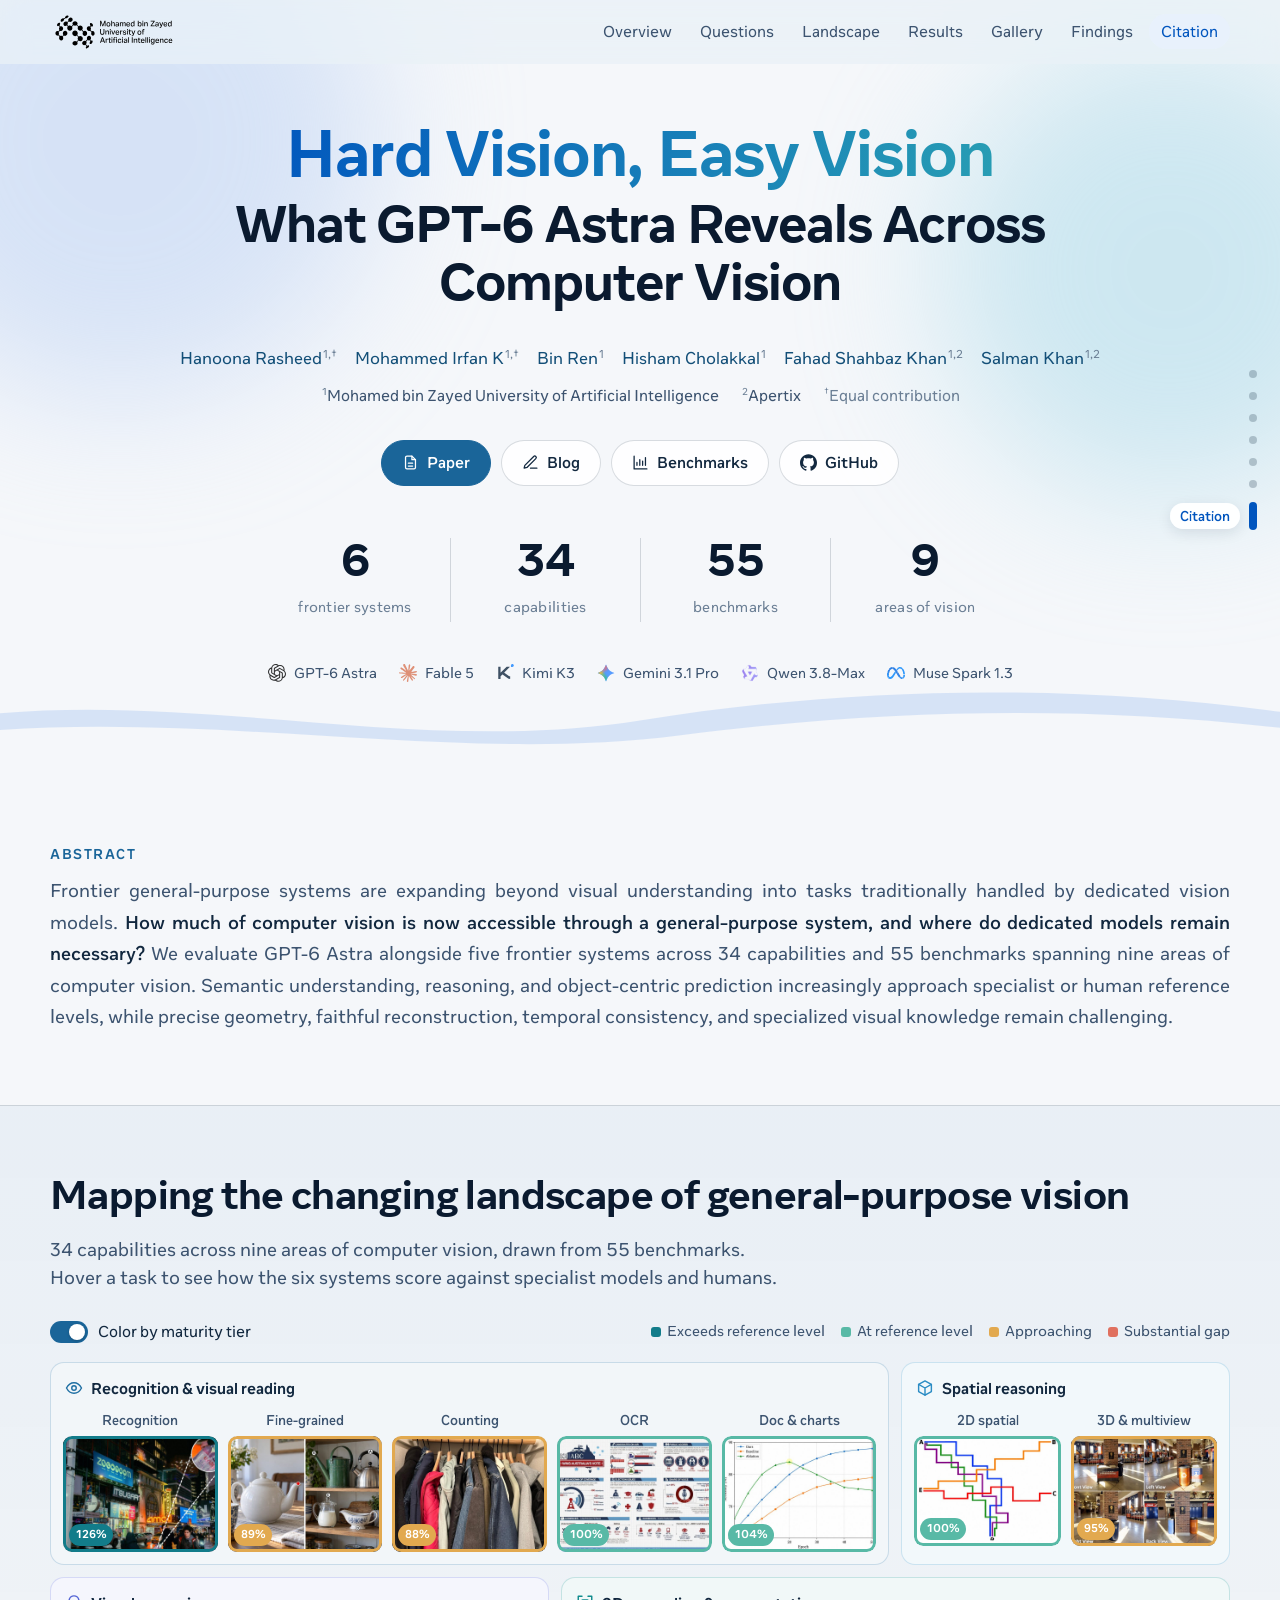
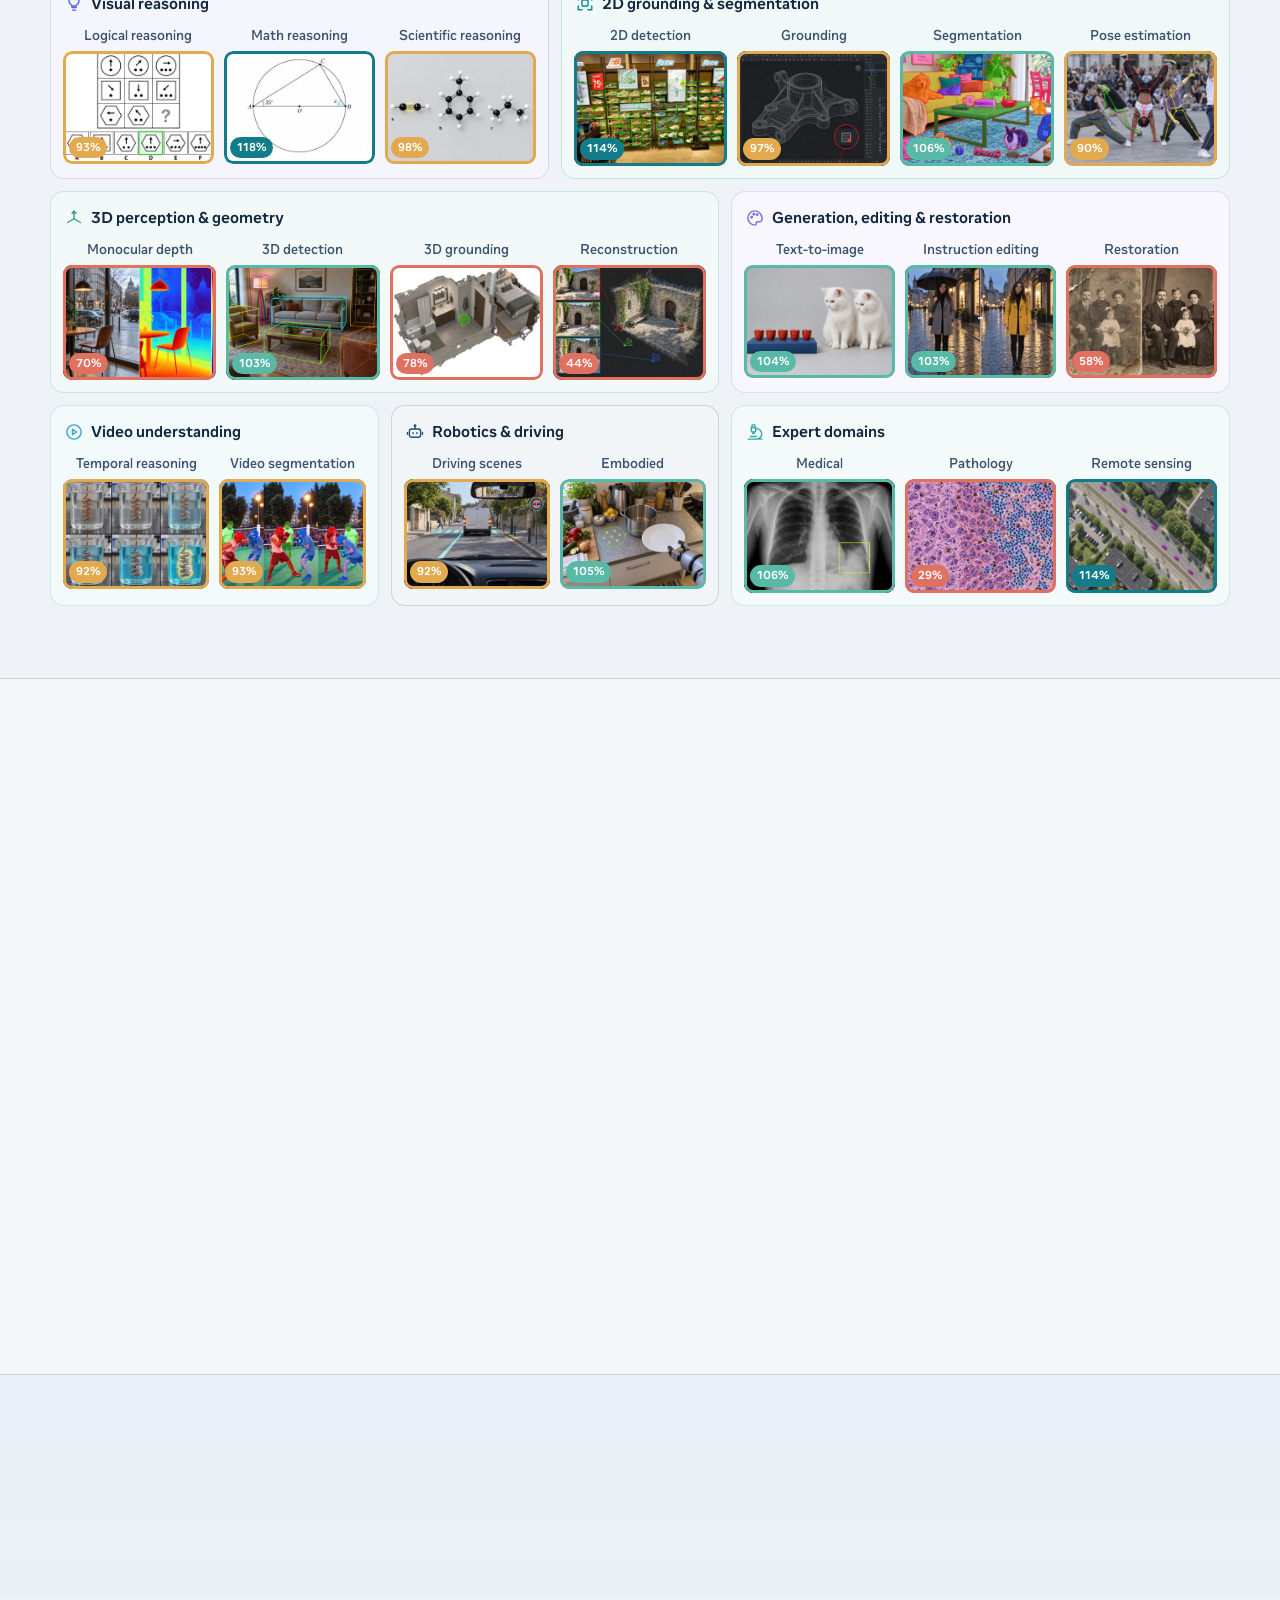
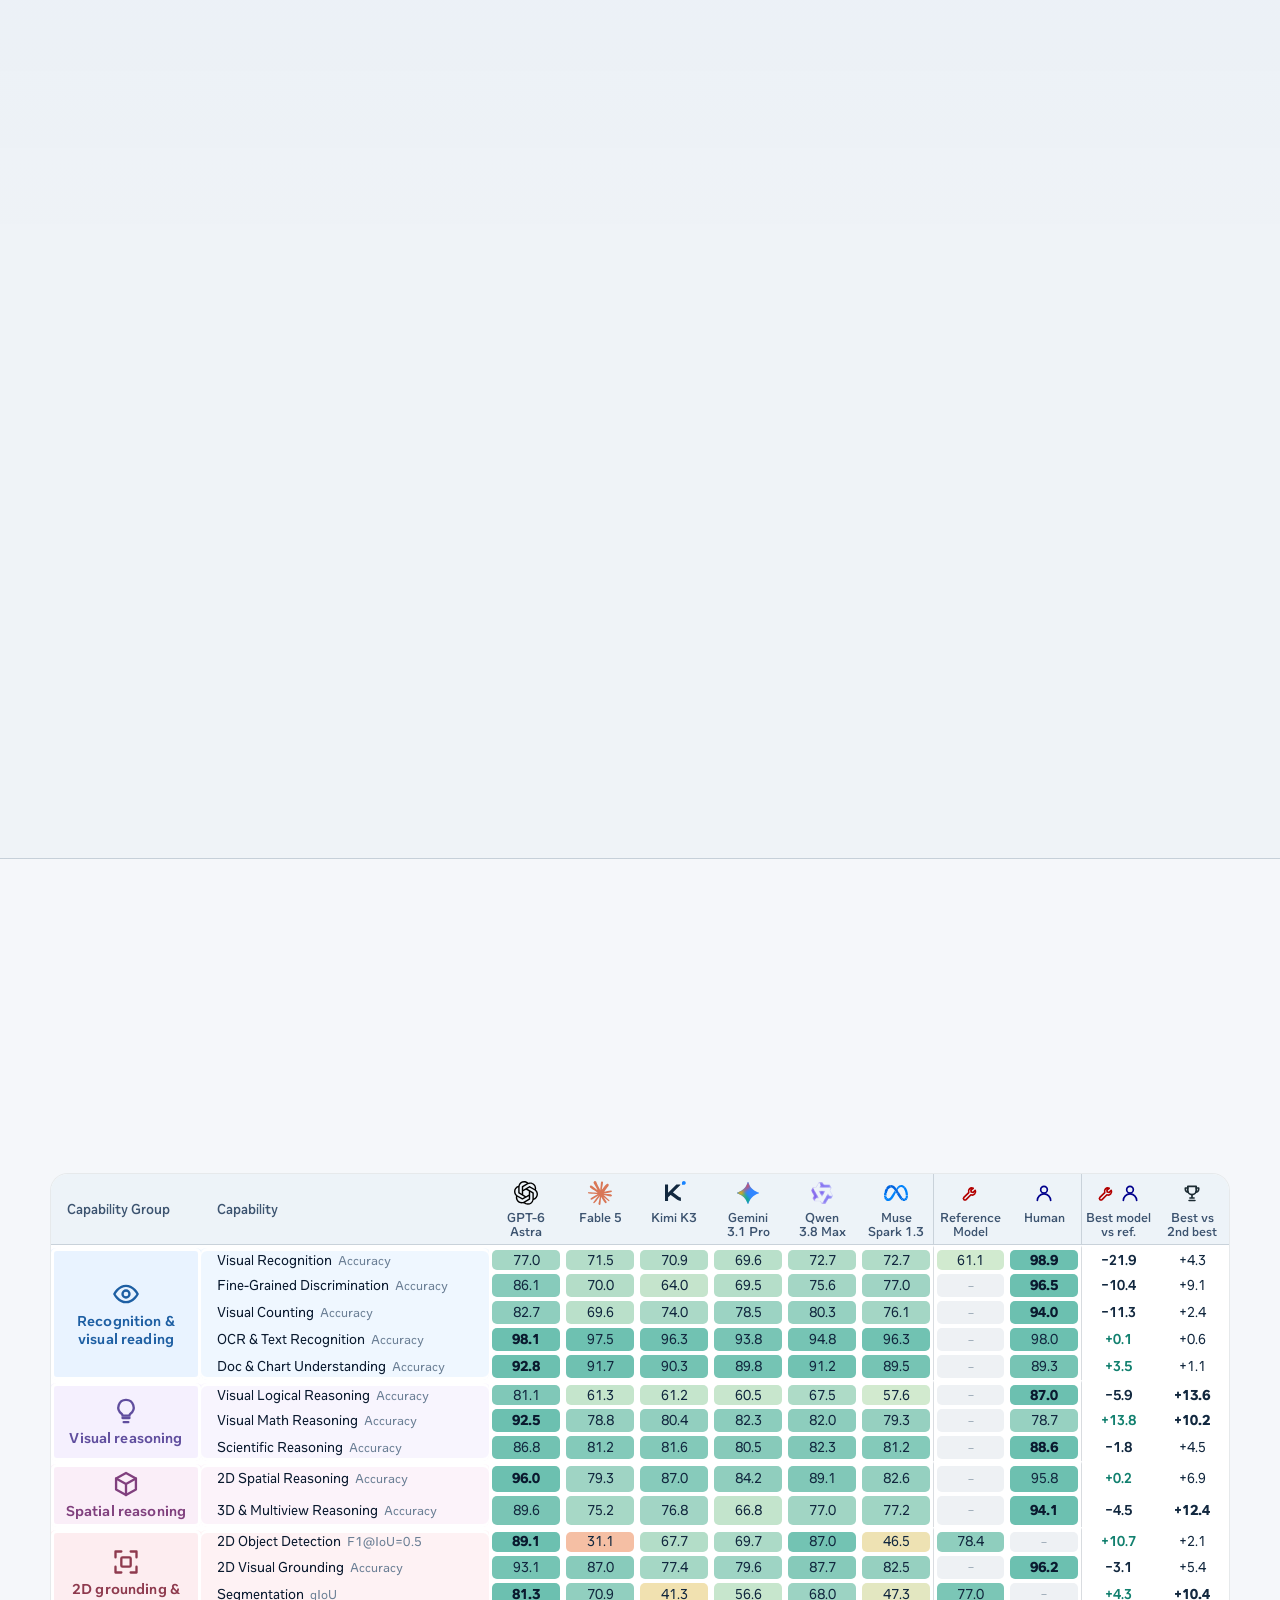
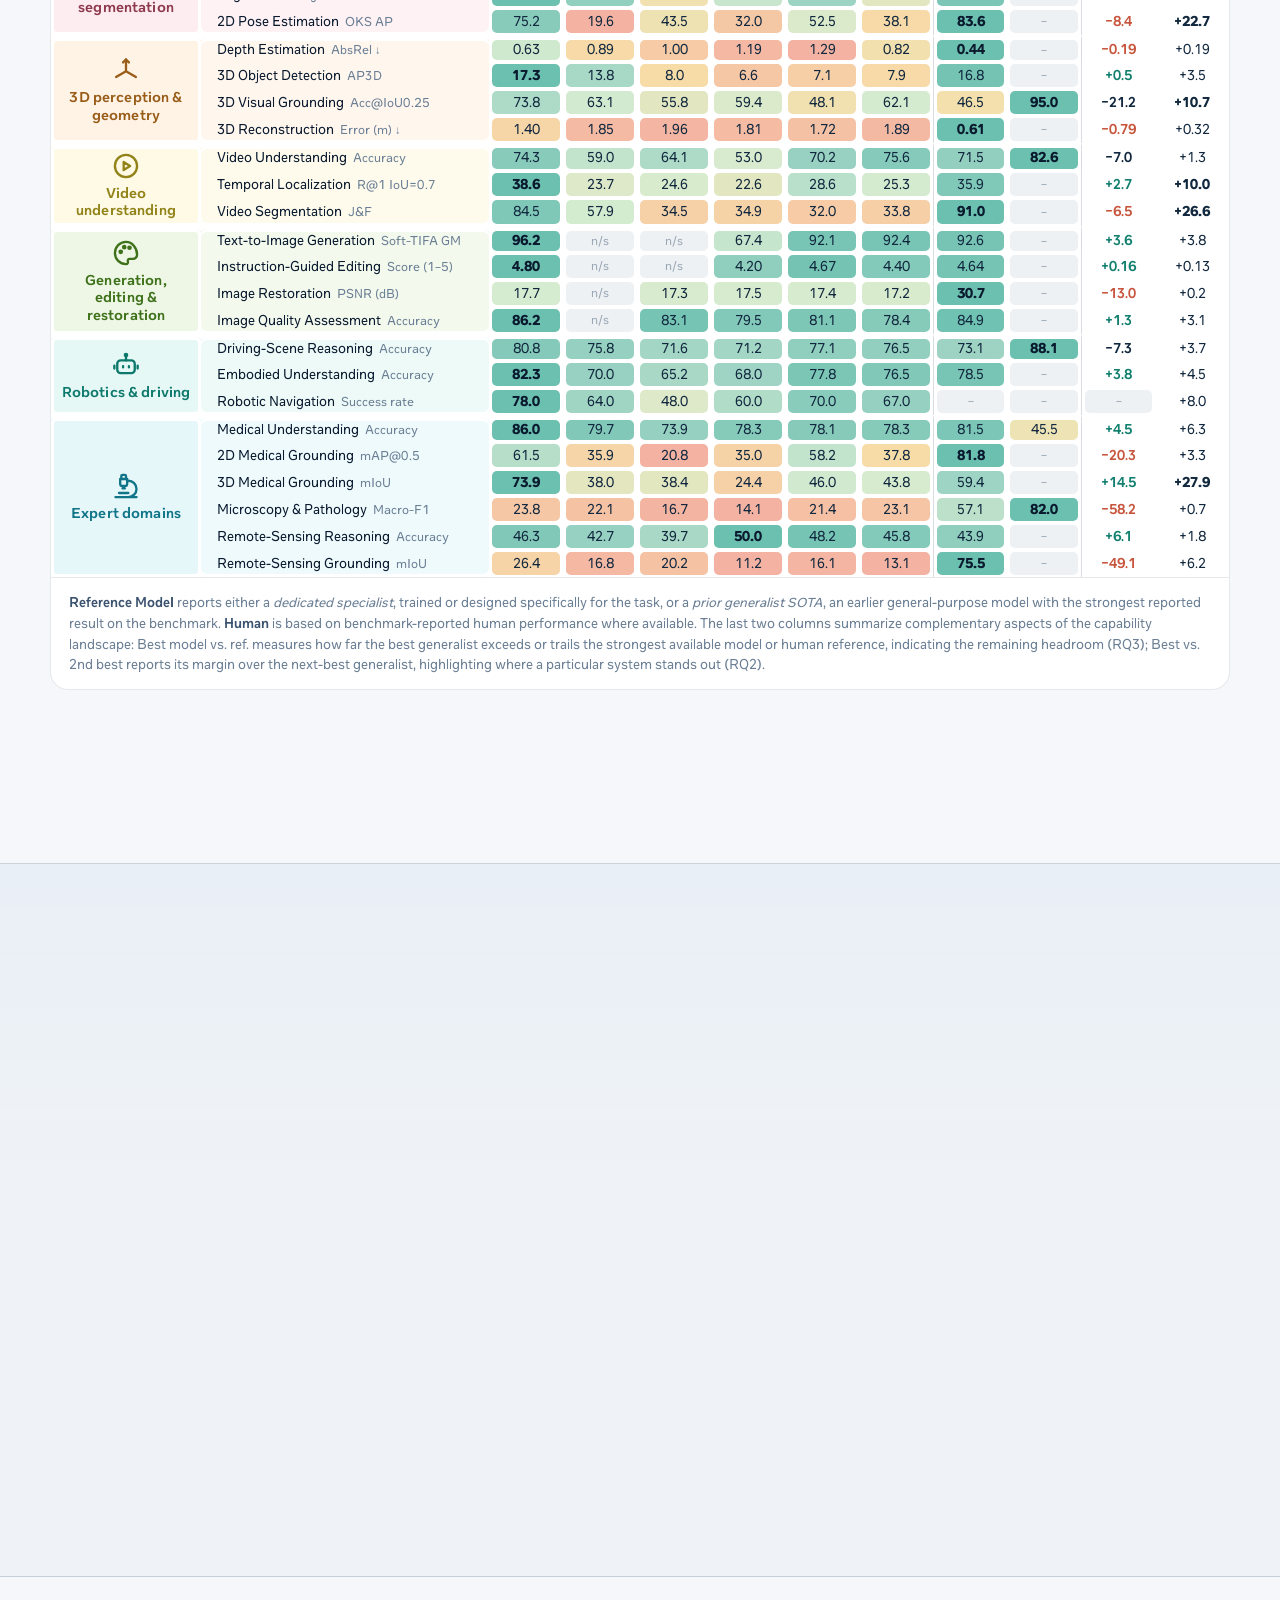
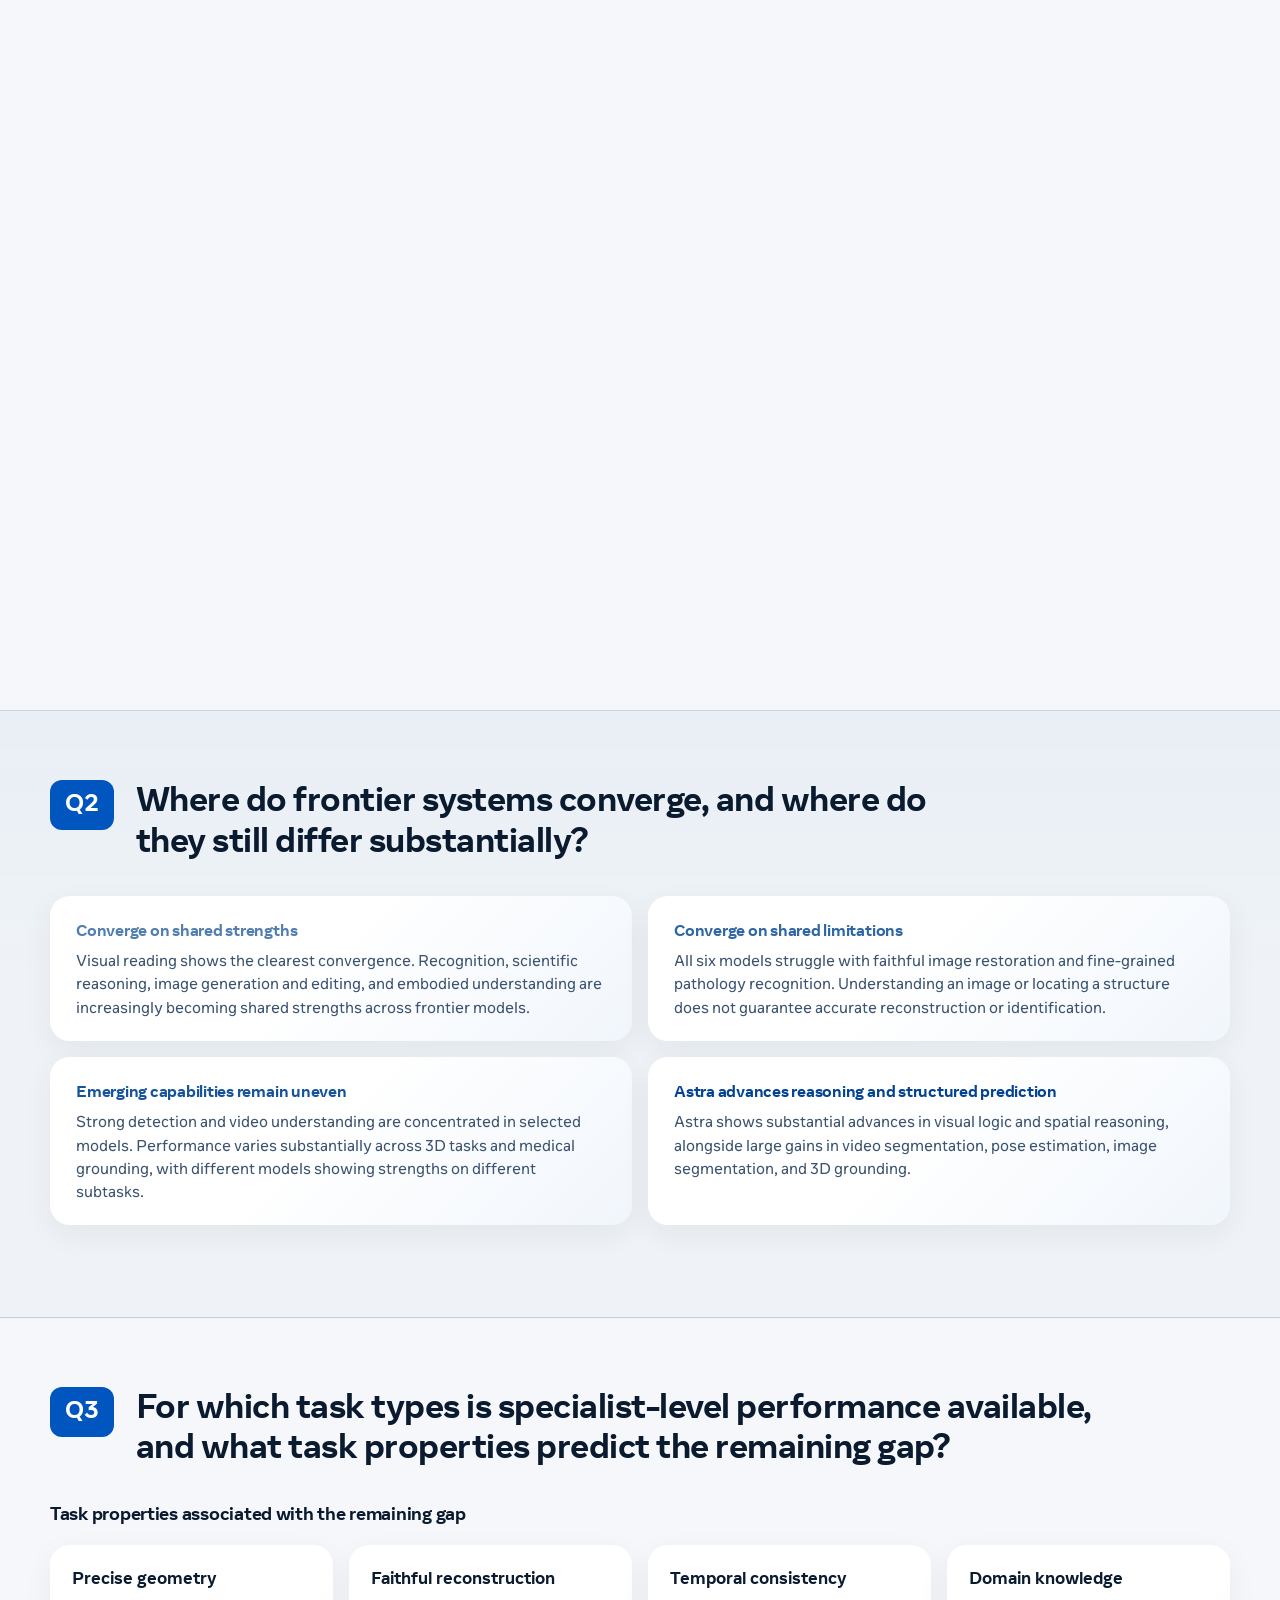
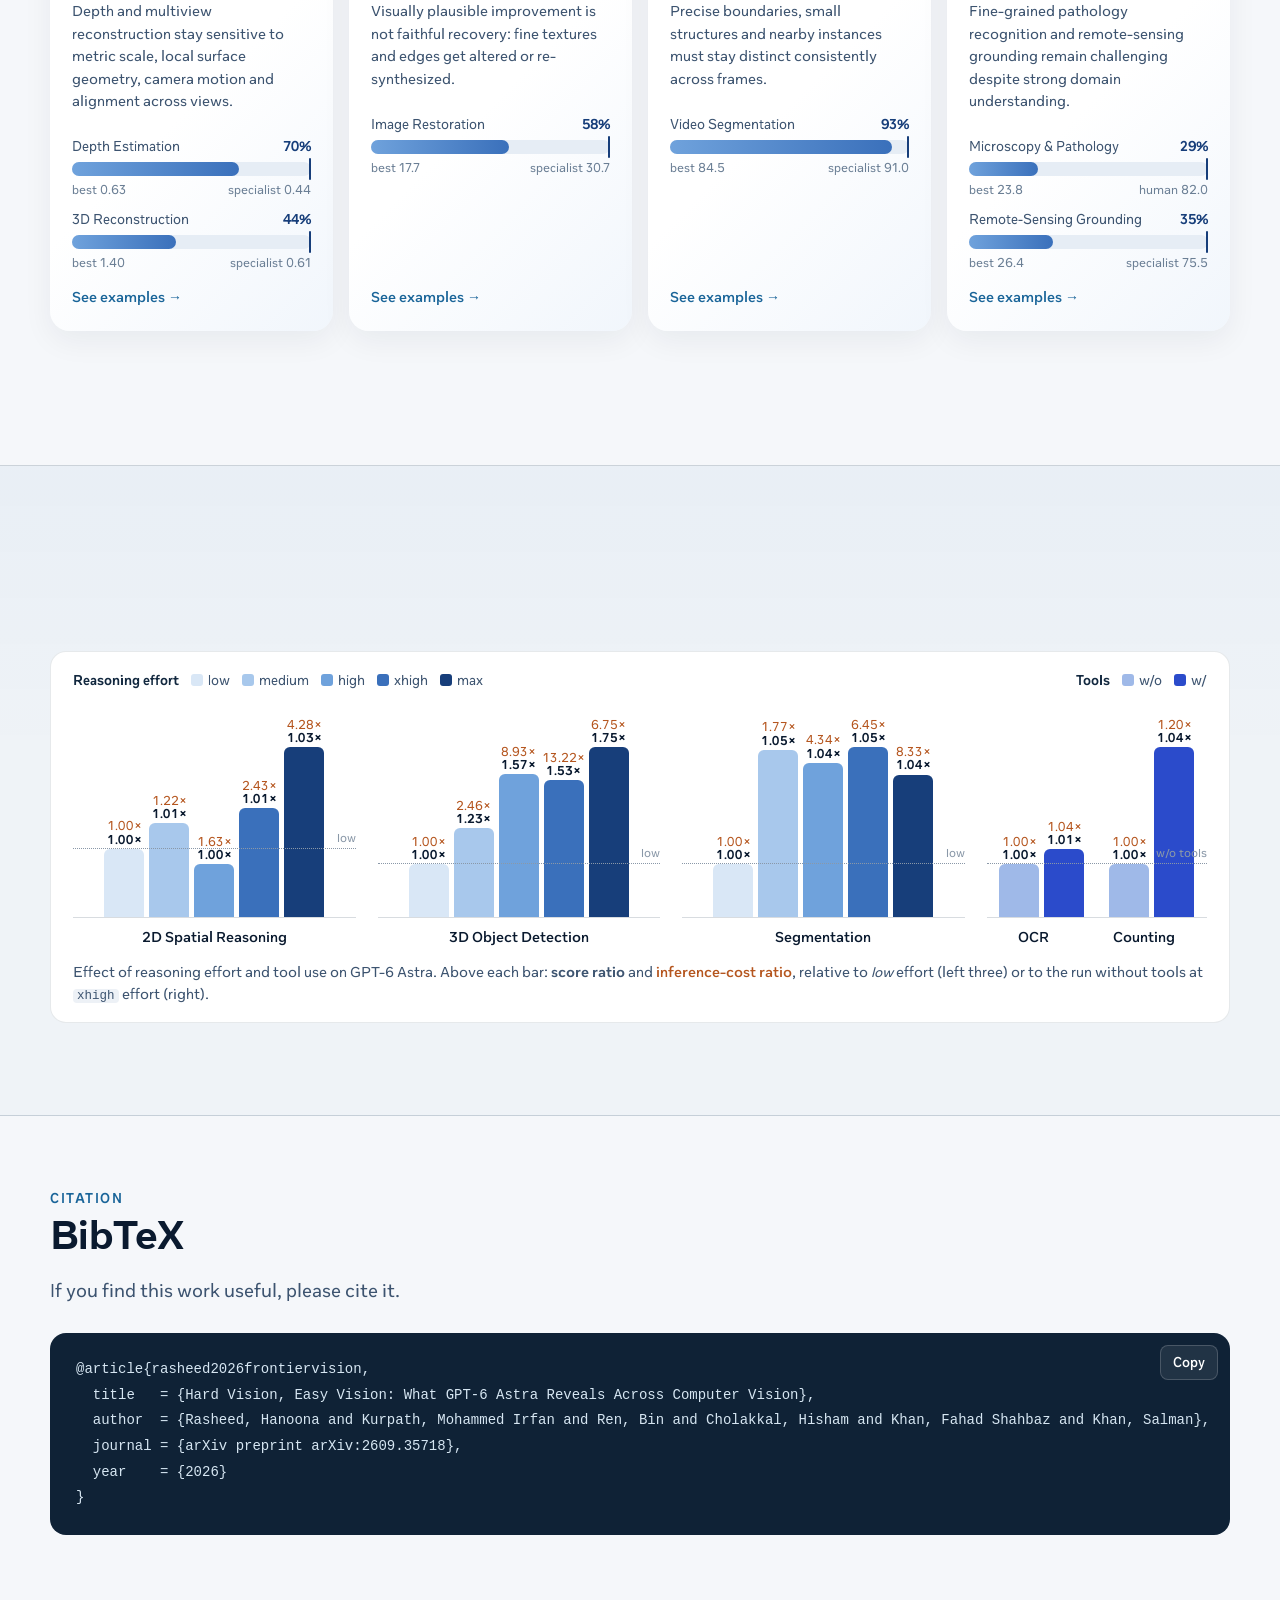
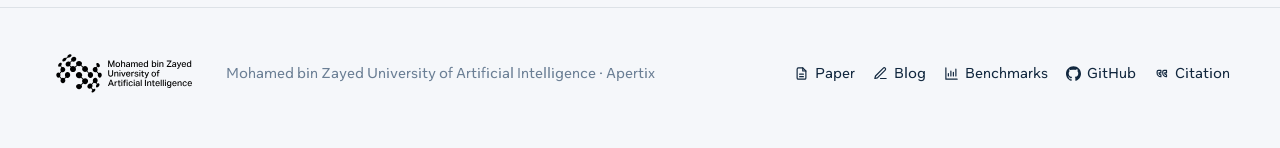
==== commit e34d9366: "Add benchmark-level results page" ====
--- a/index.html
+++ b/index.html
@@ -82,6 +82,10 @@
             <svg viewBox="0 0 24 24" aria-hidden="true"><path d="M12 20h9"/><path d="M16.5 3.5a2.1 2.1 0 0 1 3 3L7 19l-4 1 1-4z"/></svg>
             Blog
           </a>
+          <a class="btn" href="benchmarks/">
+            <svg viewBox="0 0 24 24" aria-hidden="true"><path d="M3 3v18h18"/><path d="M7 16v-4M11 16V8M15 16v-6M19 16V5"/></svg>
+            Benchmarks
+          </a>
           <a class="btn" href="https://github.com/mbzuai-oryx/frontier-vision" target="_blank" rel="noopener">
             <svg class="solid" viewBox="0 0 24 24" aria-hidden="true"><path d="M12 .297c-6.63 0-12 5.373-12 12 0 5.303 3.438 9.8 8.205 11.385.6.113.82-.258.82-.577 0-.285-.01-1.04-.015-2.04-3.338.724-4.042-1.61-4.042-1.61C4.422 18.07 3.633 17.7 3.633 17.7c-1.087-.744.084-.729.084-.729 1.205.084 1.838 1.236 1.838 1.236 1.07 1.835 2.809 1.305 3.495.998.108-.776.417-1.305.76-1.605-2.665-.3-5.466-1.332-5.466-5.93 0-1.31.465-2.38 1.235-3.22-.135-.303-.54-1.523.105-3.176 0 0 1.005-.322 3.3 1.23.96-.267 1.98-.399 3-.405 1.02.006 2.04.138 3 .405 2.28-1.552 3.285-1.23 3.285-1.23.645 1.653.24 2.873.12 3.176.765.84 1.23 1.91 1.23 3.22 0 4.61-2.805 5.625-5.475 5.92.42.36.81 1.096.81 2.22 0 1.606-.015 2.896-.015 3.286 0 .315.21.69.825.57C20.565 22.092 24 17.592 24 12.297c0-6.627-5.373-12-12-12"/></svg>
             GitHub
@@ -236,6 +240,15 @@
             reports its margin over the next-best generalist, highlighting where a particular system stands out (RQ2).
           </p>
         </div>
+
+        <a class="bench-cta reveal" href="benchmarks/">
+          <span class="bench-cta-icon" aria-hidden="true"><svg viewBox="0 0 24 24"><path d="M3 3v18h18"/><path d="M7 16v-4M11 16V8M15 16v-6M19 16V5"/></svg></span>
+          <span class="bench-cta-text">
+            <b>Benchmark-level results</b>
+            <span>Scores of all 6 systems on each of the 50 individual benchmarks behind these capabilities.</span>
+          </span>
+          <span class="btn btn-primary">View results <svg viewBox="0 0 24 24" aria-hidden="true"><path d="M5 12h14M13 6l6 6-6 6"/></svg></span>
+        </a>
 
       </div>
     </section>
@@ -514,6 +527,7 @@
       <nav>
         <a href="https://arxiv.org/abs/2609.35718" target="_blank" rel="noopener"><svg viewBox="0 0 24 24" aria-hidden="true"><path d="M14 3H7a2 2 0 0 0-2 2v14a2 2 0 0 0 2 2h10a2 2 0 0 0 2-2V8z"/><path d="M14 3v5h5M9 13h6M9 17h6"/></svg>Paper</a>
         <a href="blog/"><svg viewBox="0 0 24 24" aria-hidden="true"><path d="M12 20h9"/><path d="M16.5 3.5a2.1 2.1 0 0 1 3 3L7 19l-4 1 1-4z"/></svg>Blog</a>
+        <a href="benchmarks/"><svg viewBox="0 0 24 24" aria-hidden="true"><path d="M3 3v18h18"/><path d="M7 16v-4M11 16V8M15 16v-6M19 16V5"/></svg>Benchmarks</a>
         <a href="https://github.com/mbzuai-oryx/frontier-vision" target="_blank" rel="noopener"><svg class="solid" viewBox="0 0 24 24" aria-hidden="true"><path d="M12 .297c-6.63 0-12 5.373-12 12 0 5.303 3.438 9.8 8.205 11.385.6.113.82-.258.82-.577 0-.285-.01-1.04-.015-2.04-3.338.724-4.042-1.61-4.042-1.61C4.422 18.07 3.633 17.7 3.633 17.7c-1.087-.744.084-.729.084-.729 1.205.084 1.838 1.236 1.838 1.236 1.07 1.835 2.809 1.305 3.495.998.108-.776.417-1.305.76-1.605-2.665-.3-5.466-1.332-5.466-5.93 0-1.31.465-2.38 1.235-3.22-.135-.303-.54-1.523.105-3.176 0 0 1.005-.322 3.3 1.23.96-.267 1.98-.399 3-.405 1.02.006 2.04.138 3 .405 2.28-1.552 3.285-1.23 3.285-1.23.645 1.653.24 2.873.12 3.176.765.84 1.23 1.91 1.23 3.22 0 4.61-2.805 5.625-5.475 5.92.42.36.81 1.096.81 2.22 0 1.606-.015 2.896-.015 3.286 0 .315.21.69.825.57C20.565 22.092 24 17.592 24 12.297c0-6.627-5.373-12-12-12"/></svg>GitHub</a>
         <a href="#citation"><svg viewBox="0 0 24 24" aria-hidden="true"><path d="M7 7h4v4H8a3 3 0 0 0 3 3v3a6 6 0 0 1-6-6V9a2 2 0 0 1 2-2zm9 0h4v4h-3a3 3 0 0 0 3 3v3a6 6 0 0 1-6-6V9a2 2 0 0 1 2-2z"/></svg>Citation</a>
       </nav>
--- a/css/style.css
+++ b/css/style.css
@@ -499,6 +499,15 @@
 
 .table-card { background: #fff; border: 1px solid var(--line); border-radius: 18px; overflow: hidden; }
 .table-scroll { overflow-x: auto; }
+/* Link from Table 1 to the benchmark-level results page */
+.bench-cta { display: flex; align-items: center; gap: 16px; margin-top: 16px; padding: 16px 20px; background: #fff; border: 1px solid var(--line); border-radius: 18px; color: inherit; text-decoration: none; transition: border-color .2s, box-shadow .2s; }
+.bench-cta:hover { border-color: var(--tide); box-shadow: 0 8px 22px rgba(31, 111, 163, .12); }
+.bench-cta-icon { flex: none; display: grid; place-items: center; width: 42px; height: 42px; border-radius: 12px; background: #e8f1fc; color: var(--tide); }
+.bench-cta-icon svg { width: 22px; height: 22px; fill: none; stroke: currentColor; stroke-width: 2; stroke-linecap: round; stroke-linejoin: round; }
+.bench-cta-text { flex: 1; display: flex; flex-direction: column; gap: 2px; font-size: 14.5px; color: var(--ink-2); }
+.bench-cta-text b { font-size: 16px; color: var(--abyss); }
+.bench-cta .btn { flex: none; }
+@media (max-width: 600px) { .bench-cta { flex-wrap: wrap; } .bench-cta .btn { width: 100%; justify-content: center; } }
 .results { width: 100%; border-collapse: separate; border-spacing: 0; font-size: 13px; font-variant-numeric: tabular-nums; }
 .results th, .results td { padding: 0 8px; height: 27px; line-height: 1.2; text-align: center; white-space: nowrap; }
 .results thead th {
@@ -738,7 +747,7 @@
 .footer-inner { display: flex; flex-wrap: wrap; align-items: center; gap: 12px 24px; }
 .footer img { height: 51px; width: auto; }
 .footer p { margin: 0; font-size: 14px; color: var(--muted); }
-.footer nav { margin-left: auto; display: flex; gap: 18px; font-size: 14px; }
+.footer nav { margin-left: auto; display: flex; flex-wrap: wrap; gap: 8px 18px; font-size: 14px; }
 .footer nav a { display: inline-flex; align-items: center; gap: 6px; }
 .footer nav svg { width: 15px; height: 15px; flex: none; fill: none; stroke: currentColor; stroke-width: 1.9; stroke-linecap: round; stroke-linejoin: round; }
 .footer nav svg.solid { fill: currentColor; stroke: none; }
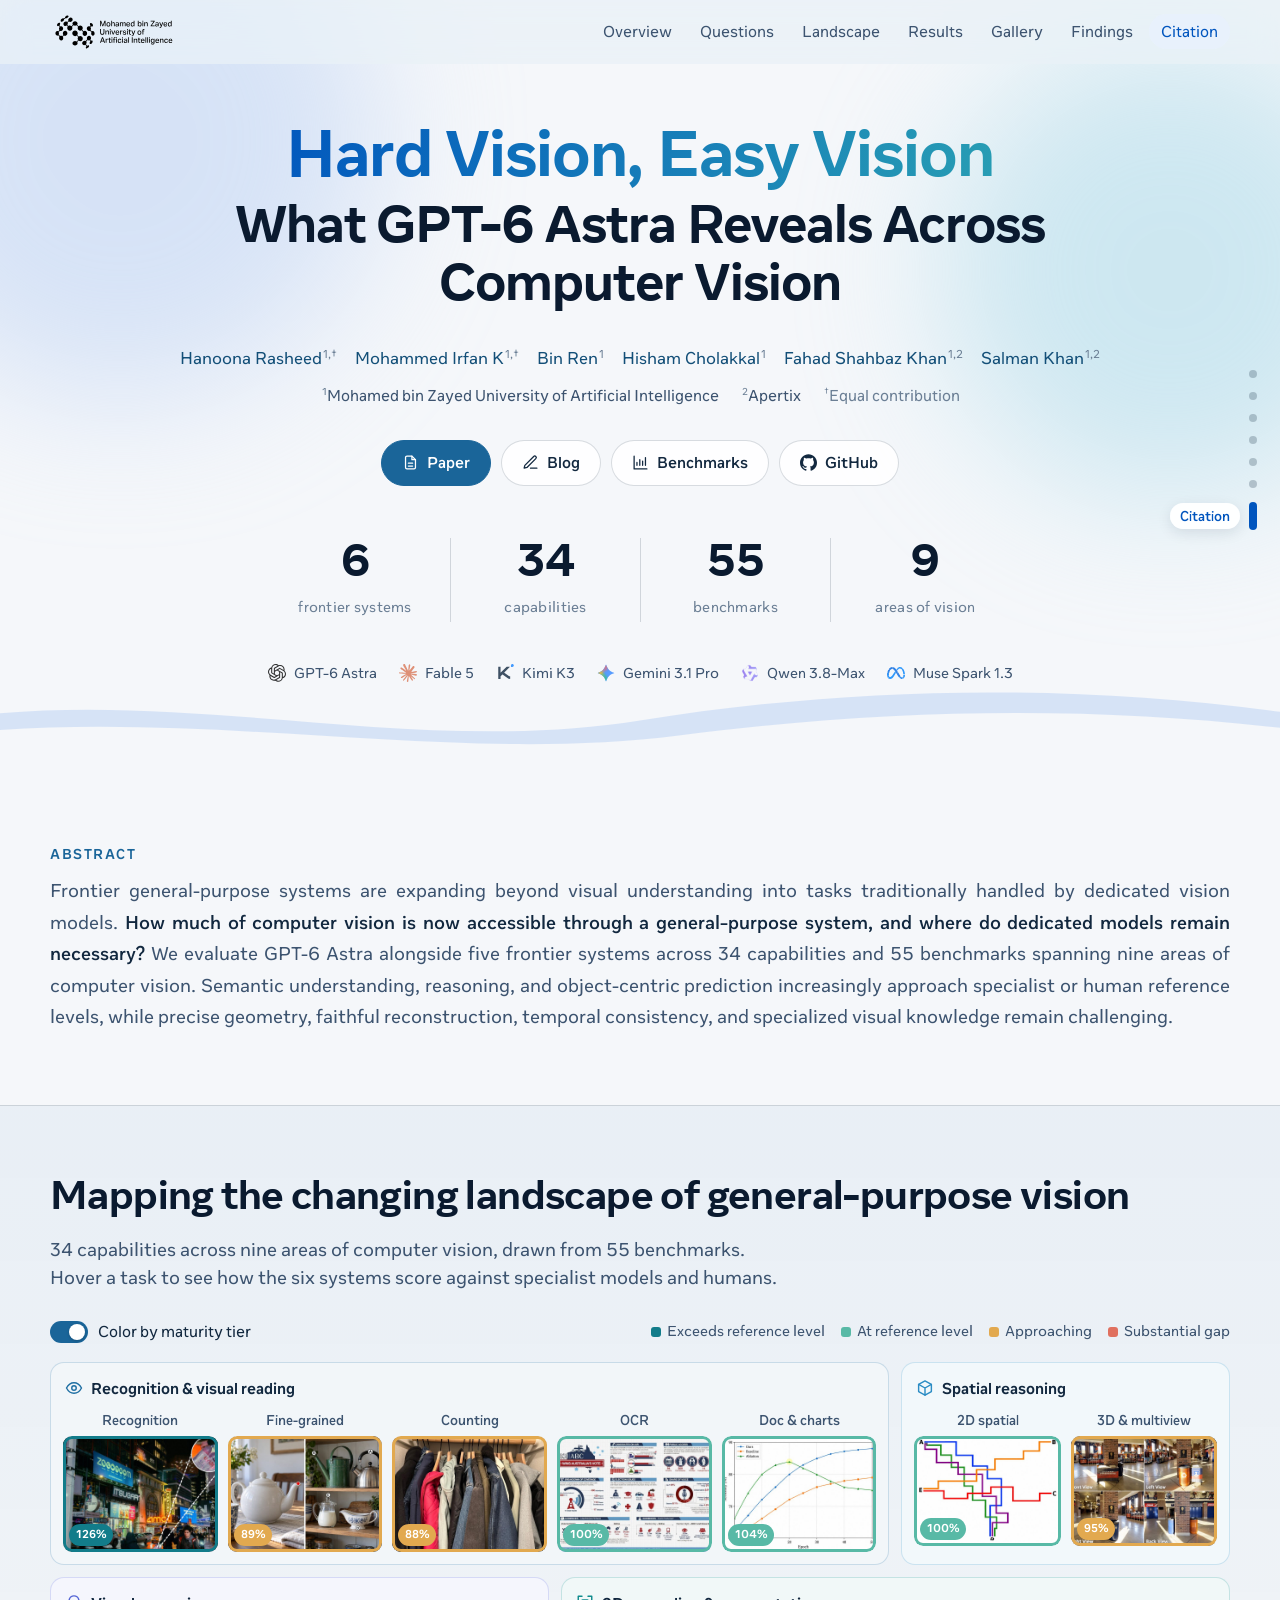
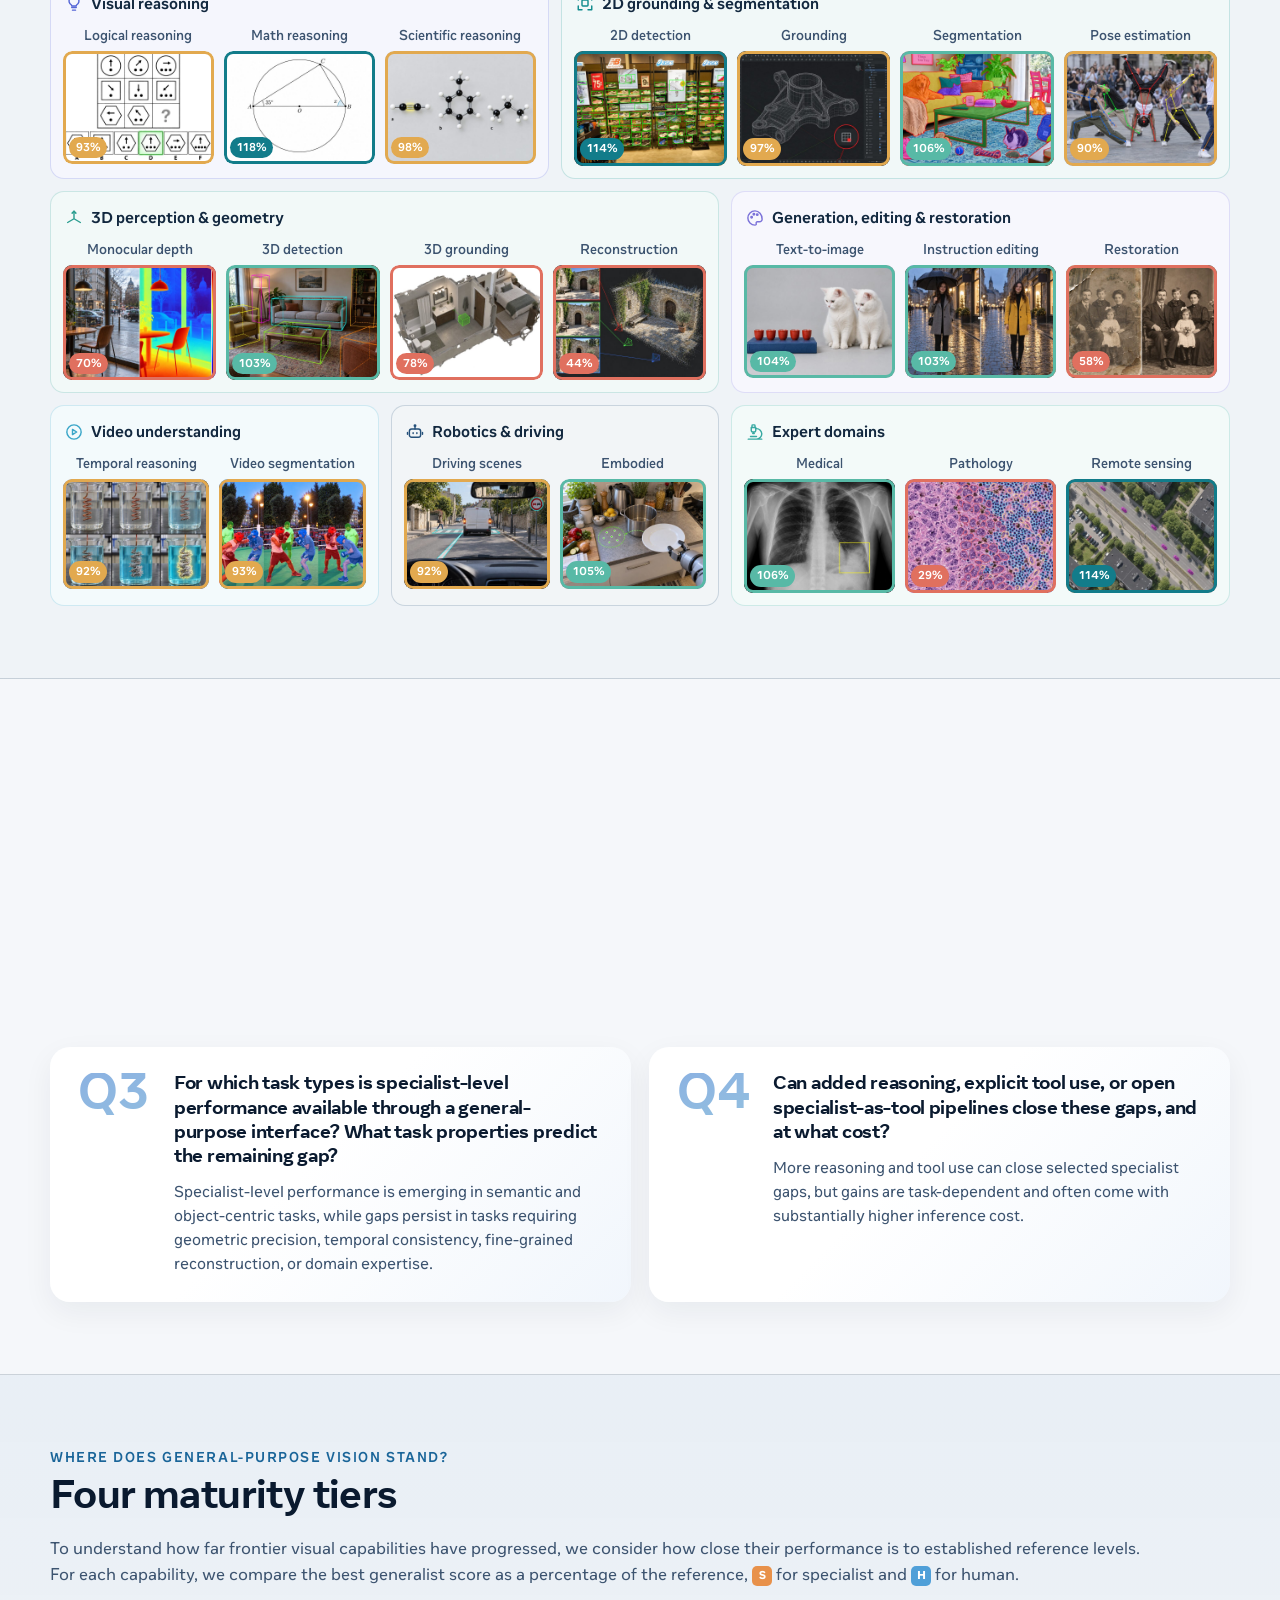
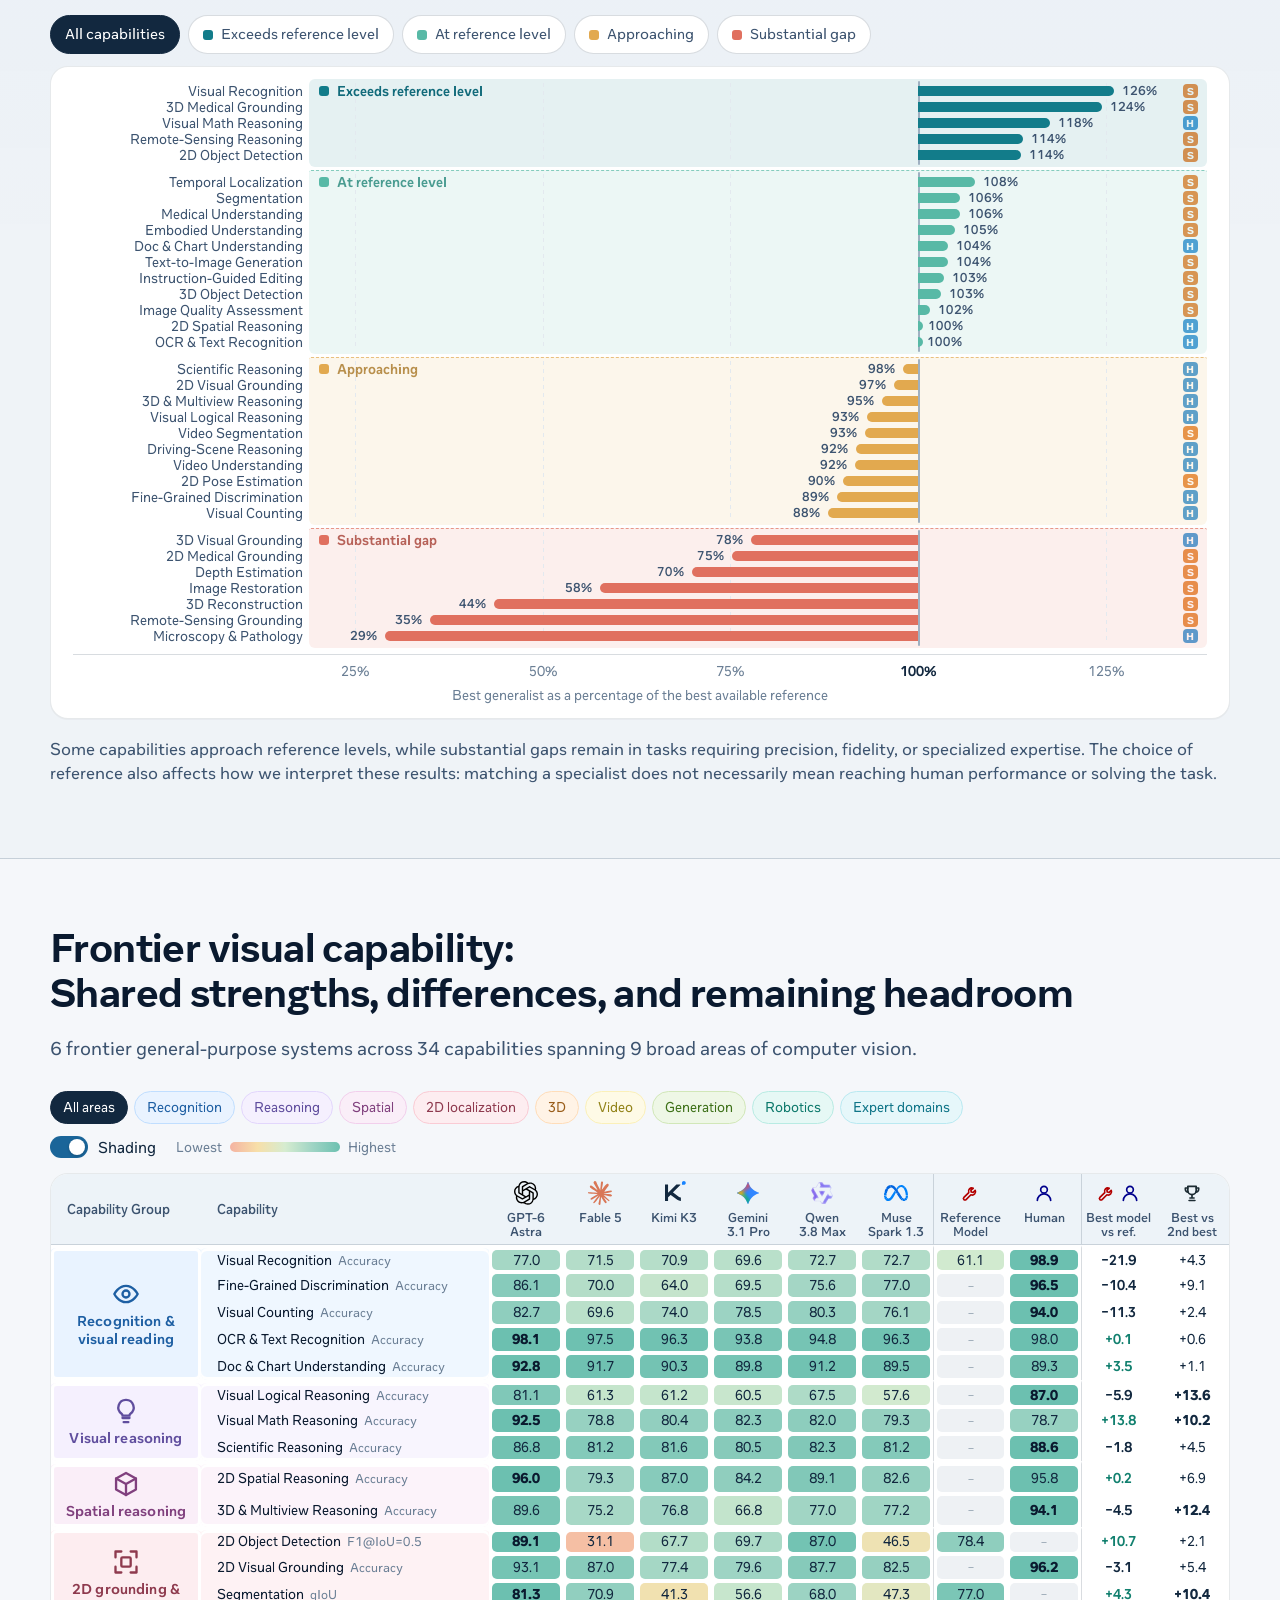
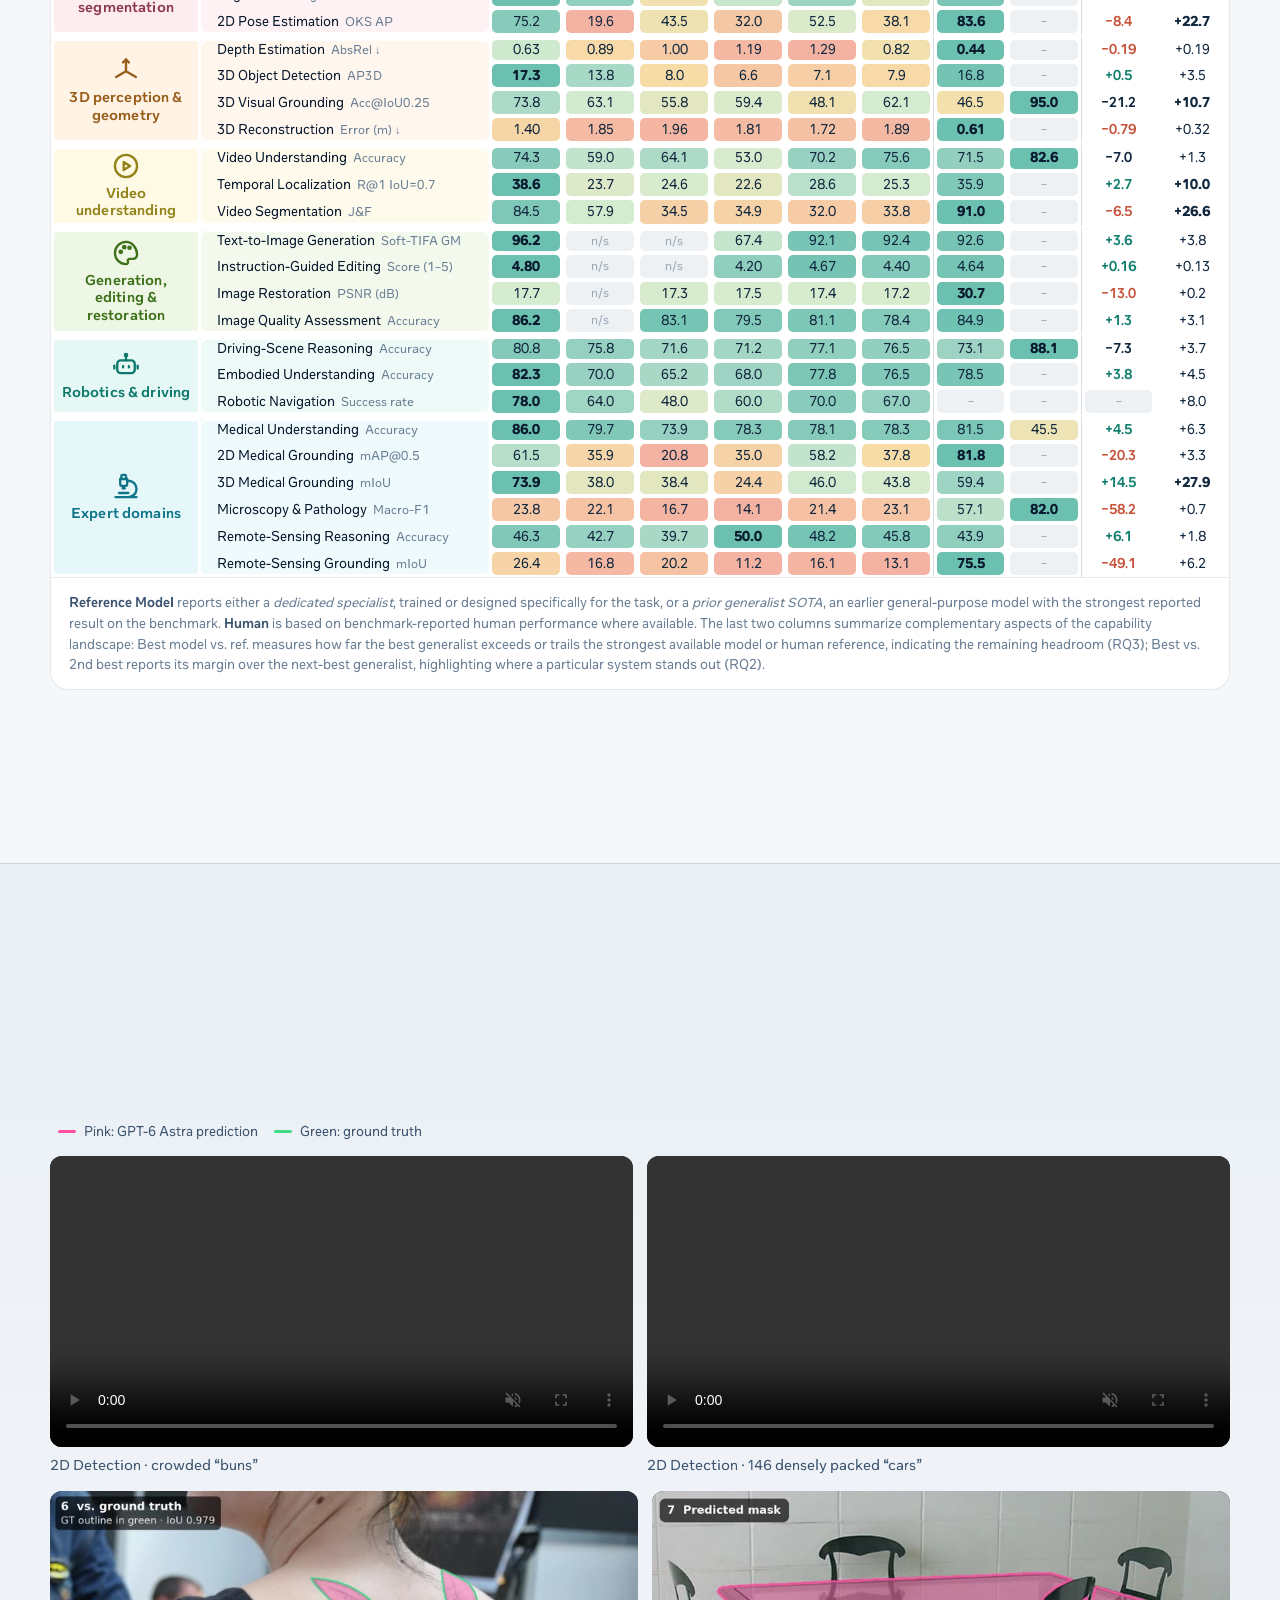
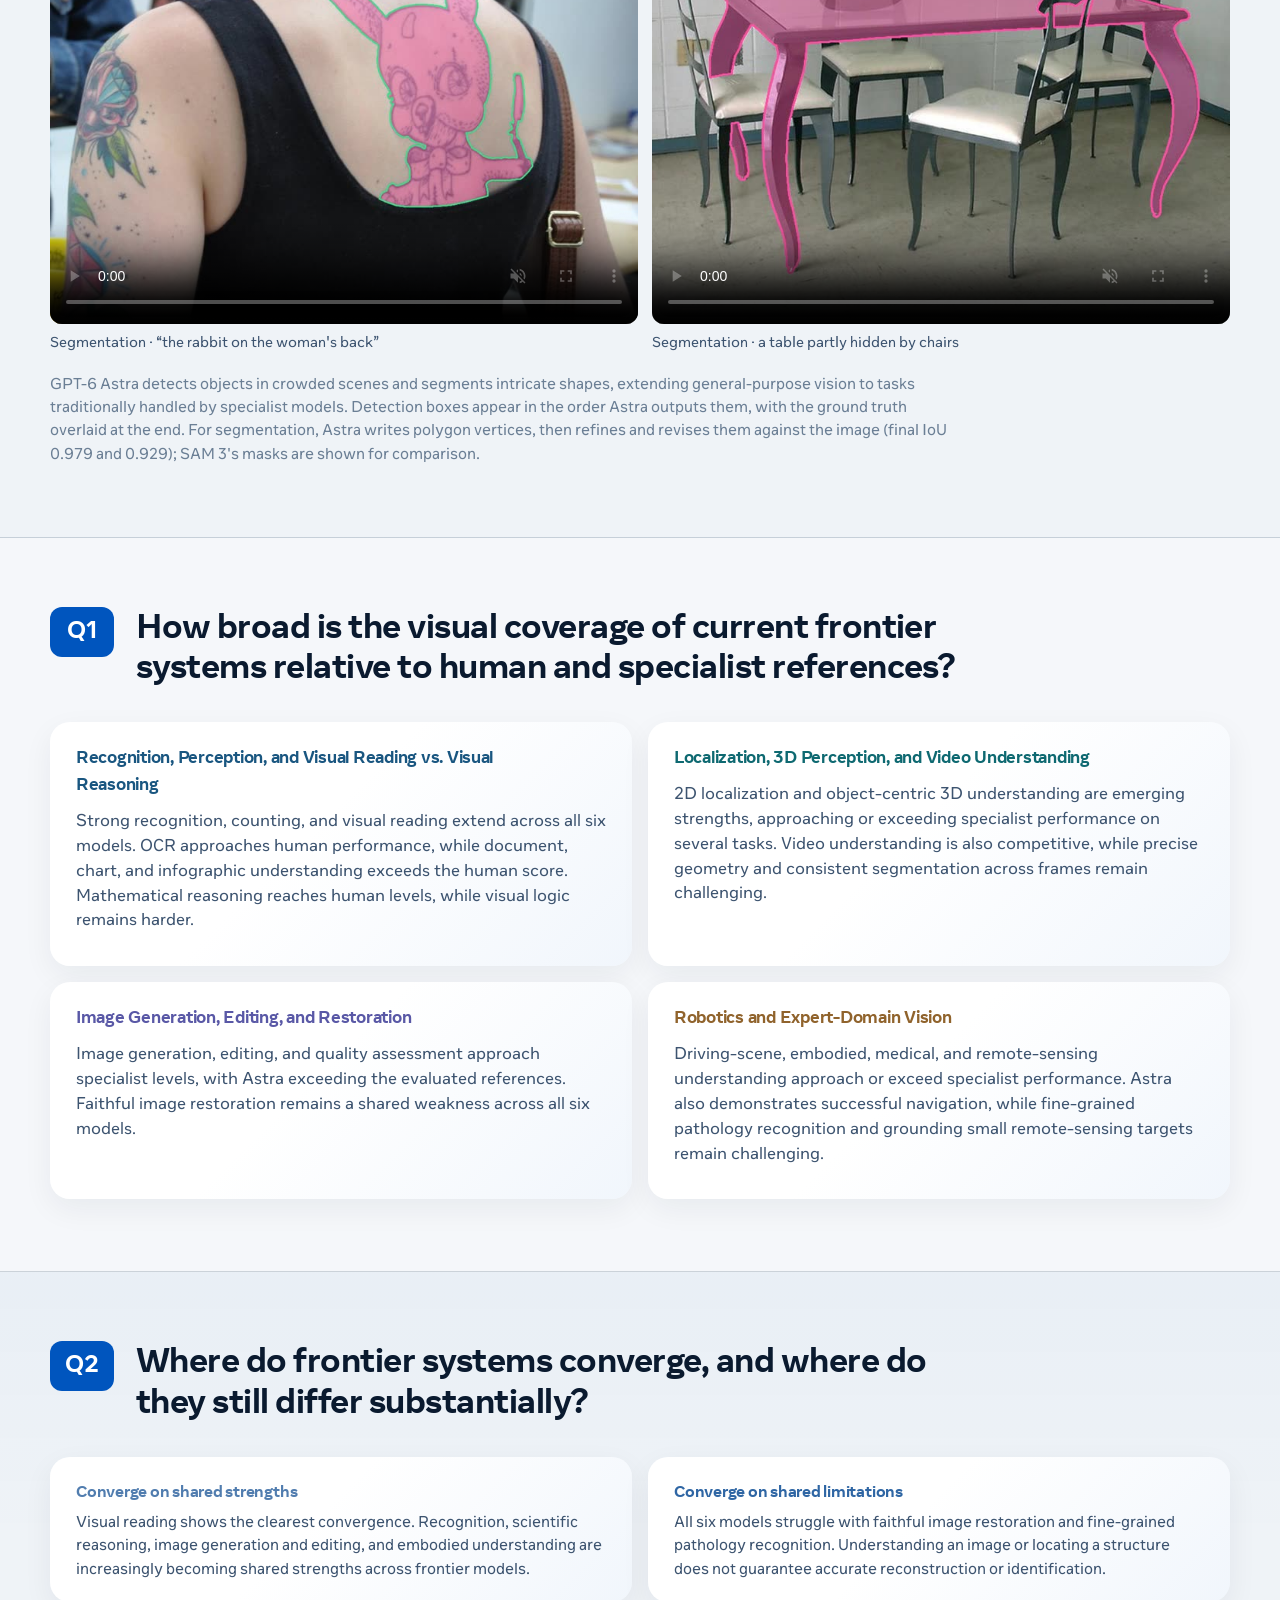
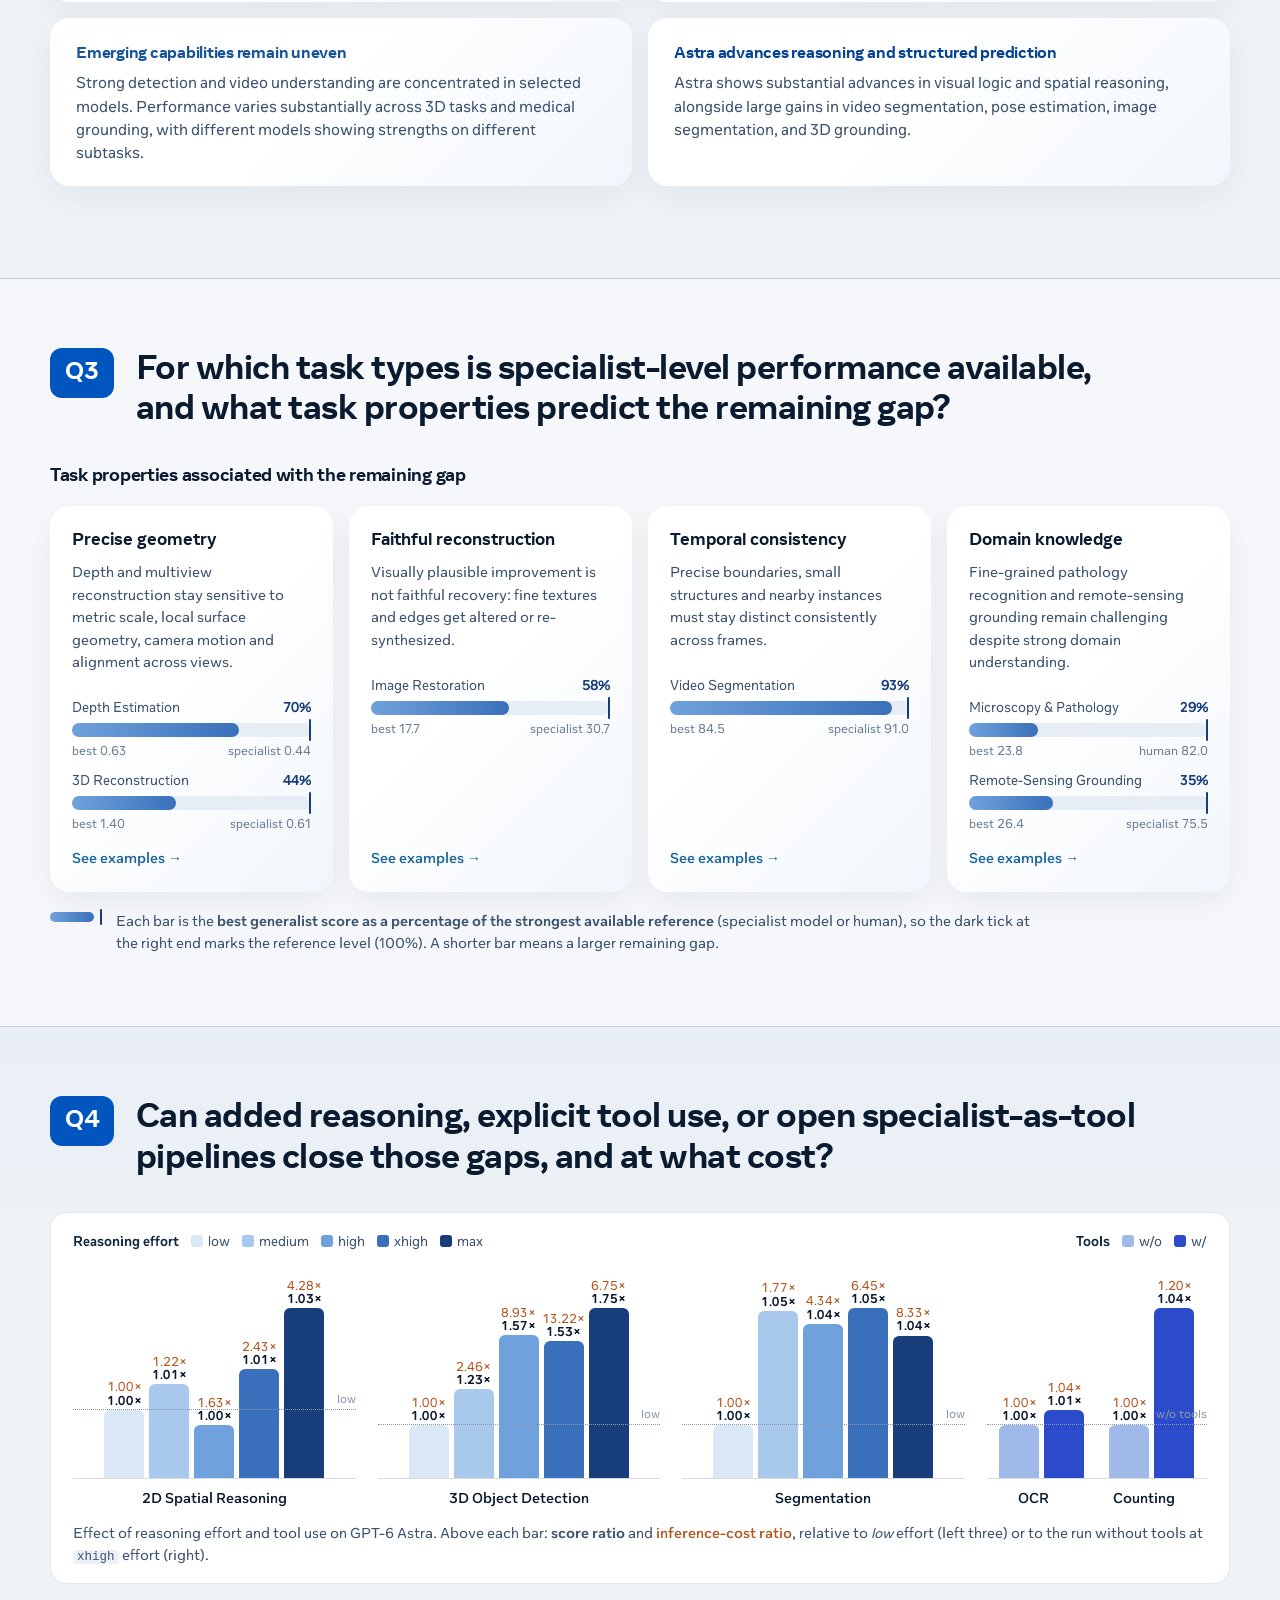
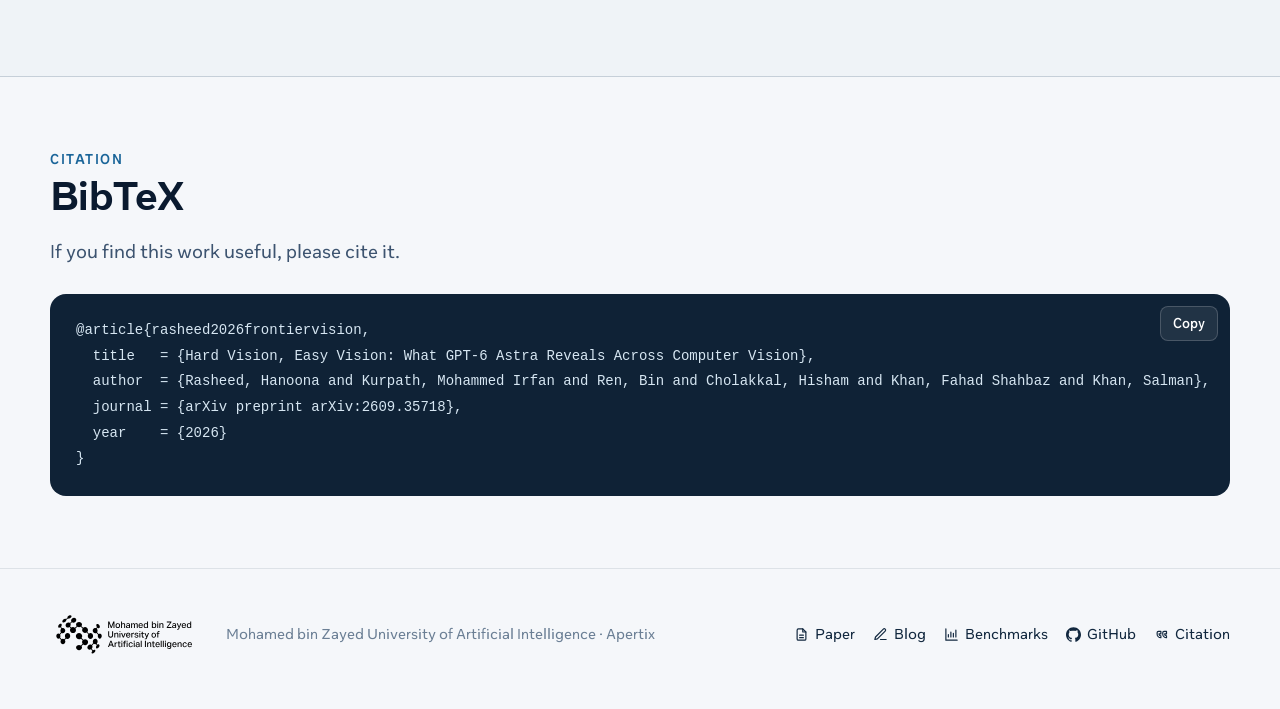
==== commit 92869264: "Add videos to gallery" ====
--- a/index.html
+++ b/index.html
@@ -268,70 +268,73 @@
           <button role="tab" data-tab="medical" aria-selected="false">Medical &amp; pathology</button>
           <button role="tab" data-tab="remote" aria-selected="false">Remote sensing</button>
           <button role="tab" data-tab="restoration" aria-selected="false">Restoration</button>
+          <button role="tab" data-tab="generation" aria-selected="false">Generation</button>
+          <button role="tab" data-tab="navigation" aria-selected="false">Navigation</button>
         </div>
 
         <div class="panels reveal">
           <!-- Detection & segmentation -->
           <div class="panel" role="tabpanel" data-panel="det">
             <div class="panel-bar">
-              <div class="seg" data-box-mode>
-                <button data-mode="gt">Ground truth</button>
-                <button data-mode="pred">GPT-6 Astra</button>
-                <button data-mode="both" aria-pressed="true">Both</button>
-              </div>
-              <div class="key"><span class="sw sw-gt"></span>Ground truth <span class="sw sw-pred"></span>Prediction</div>
-            </div>
-            <div class="grid-3">
-              <figure class="boxfig" data-boxes="det_parking"><img src="assets/gallery/det_parking.jpg" alt="Aerial parking lot with densely packed cars"><figcaption>2D Detection · 146 densely packed “cars”</figcaption></figure>
-              <figure class="boxfig" data-boxes="det_buns"><img src="assets/gallery/det_buns.jpg" alt="Tray of steamed buns"><figcaption>2D Detection · crowded “buns”</figcaption></figure>
-              <figure class="maskfig">
-                <div class="mask-stack">
-                  <img src="assets/gallery/seg_rabbit.jpg" alt="Rabbit tattoo on a woman's back">
-                  <img class="mask gt" src="assets/gallery/seg_rabbit_gt.png" alt="">
-                  <img class="mask pred" src="assets/gallery/seg_rabbit_pred.png" alt="">
-                  <img class="mask gt-edge" src="assets/gallery/seg_rabbit_gt_edge.png" alt="">
-                </div>
-                <figcaption>Segmentation · “the rabbit on the woman's back”</figcaption>
-              </figure>
-            </div>
-            <p class="panel-cap one-line">GPT-6 Astra detects objects in crowded scenes and segments intricate shapes, extending general-purpose vision to tasks traditionally handled by specialist models.</p>
+              <div class="key"><span class="sw sw-pred"></span>Pink: GPT-6 Astra prediction <span class="sw sw-gt"></span>Green: ground truth</div>
+            </div>
+            <div class="vrow">
+              <figure class="vfig" style="--ar:1.500"><video data-src="assets/videos/dense200-074_bun_sequential.mp4" data-poster="assets/videos/posters/dense200-074_bun_sequential.jpg" width="1200" height="800" muted loop playsinline controls preload="none" aria-label="Detection boxes drawn one by one on a tray of buns"></video><figcaption>2D Detection · crowded “buns”</figcaption></figure>
+              <figure class="vfig" style="--ar:1.500"><video data-src="assets/videos/dense200-101_car_sequential.mp4" data-poster="assets/videos/posters/dense200-101_car_sequential.jpg" width="1200" height="800" muted loop playsinline controls preload="none" aria-label="Detection boxes drawn one by one on a parking lot"></video><figcaption>2D Detection · 146 densely packed “cars”</figcaption></figure>
+            </div>
+            <div class="vrow">
+              <figure class="vfig" style="--ar:1.357"><video data-src="assets/videos/seg_rabbit_progression_sam3.mp4" data-poster="assets/videos/posters/seg_rabbit_progression_sam3.jpg" width="760" height="560" muted loop playsinline controls preload="none" aria-label="Step-by-step segmentation of a rabbit tattoo"></video><figcaption>Segmentation · “the rabbit on the woman's back”</figcaption></figure>
+              <figure class="vfig" style="--ar:1.333"><video data-src="assets/videos/seg_table_progression_sam3.mp4" data-poster="assets/videos/posters/seg_table_progression_sam3.jpg" width="760" height="570" muted loop playsinline controls preload="none" aria-label="Step-by-step segmentation of a table occluded by chairs"></video><figcaption>Segmentation · a table partly hidden by chairs</figcaption></figure>
+            </div>
+            <p class="panel-cap">GPT-6 Astra detects objects in crowded scenes and segments intricate shapes, extending general-purpose vision to tasks traditionally handled by specialist models. Detection boxes appear in the order Astra outputs them, with the ground truth overlaid at the end. For segmentation, Astra writes polygon vertices, then refines and revises them against the image (final IoU 0.979 and 0.929); SAM&nbsp;3's masks are shown for comparison.</p>
           </div>
 
           <!-- 3D -->
           <div class="panel" role="tabpanel" data-panel="3d" hidden>
-            <div class="grid-3">
-              <figure>
-                <div class="compare" data-compare>
-                  <img src="assets/gallery/depth_pred.jpg" alt="Predicted depth map">
-                  <div class="c-top"><img src="assets/gallery/depth_gt.jpg" alt="Ground-truth depth map"></div>
-                  <span class="c-tag l">Ground truth</span><span class="c-tag r">GPT-6 Astra</span>
-                  <input class="c-range" type="range" min="0" max="100" value="50" aria-label="Compare ground truth and prediction">
-                  <span class="c-handle" aria-hidden="true"></span>
-                </div>
-                <figcaption>Depth estimation · Layout captured, fine detail smoothed</figcaption>
-              </figure>
-              <figure><img src="assets/gallery/ground3d.jpg" alt="3D visual grounding of a blackboard in a point cloud"><figcaption>3D visual grounding · “the thin, 4-meter blackboard”</figcaption></figure>
-              <figure><img src="assets/gallery/det3d.jpg" alt="3D bounding boxes on a street scene"><figcaption>3D object detection · Coherent 3D boxes</figcaption></figure>
-            </div>
-            <p class="panel-cap">General-purpose models show emerging strengths in 3D grounding and detection, while gaps remain in precise object geometry, depth estimation, and geometrically consistent reconstruction.</p>
+            <div class="panel-bar">
+              <div class="key"><span class="sw sw-pred"></span>Pink: GPT-6 Astra prediction <span class="sw sw-gt"></span>Green: ground truth</div>
+            </div>
+            <div class="vrow">
+              <figure class="vfig" style="--ar:2.689"><video data-src="assets/videos/depth_progression.mp4" data-poster="assets/videos/posters/depth_progression.jpg" width="968" height="360" muted loop playsinline controls preload="none" aria-label="Step-by-step depth estimation in an auditorium"></video><figcaption>Depth estimation · from room layout to final depth map</figcaption></figure>
+              <figure class="vfig" style="--ar:1.097"><img src="assets/gallery/ground3d.jpg" width="1062" height="968" alt="3D visual grounding of a blackboard in a point cloud"><figcaption>3D visual grounding · “the thin, 4-meter blackboard”</figcaption></figure>
+            </div>
+            <div class="vrow">
+              <figure class="vfig" style="--ar:1.778"><video data-src="assets/videos/nuScenes_39091_sequential.mp4" data-poster="assets/videos/posters/nuScenes_39091_sequential.jpg" width="1600" height="900" muted loop playsinline controls preload="none" aria-label="3D boxes drawn one by one on a street scene"></video><figcaption>3D object detection · street scene</figcaption></figure>
+              <figure class="vfig" style="--ar:1.377"><video data-src="assets/videos/SUNRGBD_169541_sequential.mp4" data-poster="assets/videos/posters/SUNRGBD_169541_sequential.jpg" width="730" height="530" muted loop playsinline controls preload="none" aria-label="3D boxes drawn one by one on an indoor scene"></video><figcaption>3D object detection · indoor scene</figcaption></figure>
+            </div>
+            <p class="panel-cap">General-purpose models show emerging strengths in 3D grounding and detection, while gaps remain in precise object geometry, depth estimation, and geometrically consistent reconstruction. For depth, GPT-6 Astra builds the depth map as a program, fitting the room layout first and then placing the chairs row by row (AbsRel 0.111 on this image).</p>
           </div>
 
           <!-- Video -->
-          <div class="panel" role="tabpanel" data-panel="video" hidden>
+          <div class="panel" role="tabpanel" data-panel="video" data-view="clips" hidden>
+            <div class="panel-bar"><div class="seg view-seg" data-view-switch><button data-view="clips" aria-pressed="true"><svg viewBox="0 0 24 24" aria-hidden="true"><path d="M8 5.5v13l10.5-6.5z"/></svg>Video</button><button data-view="frames" aria-pressed="false">Key frames</button></div></div>
+            <div data-pane="clips">
+              <div class="vrow">
+                <figure class="vfig" style="--ar:1.333"><video data-src="assets/videos/vos_gold-fish_progression.mp4" data-poster="assets/videos/posters/vos_gold-fish_progression.jpg" width="640" height="480" muted loop playsinline controls preload="none" aria-label="Gold-fish video with five tracked fish"></video><figcaption>Gold-fish · 5 instances</figcaption></figure>
+                <figure class="vfig" style="--ar:1.779"><video data-src="assets/videos/vos_horsejump-high_progression.mp4" data-poster="assets/videos/posters/vos_horsejump-high_progression.jpg" width="854" height="480" muted loop playsinline controls preload="none" aria-label="Horse-jump video with rider and horse tracked"></video><figcaption>Horse jump · 2 instances</figcaption></figure>
+              </div>
+              <p class="panel-cap">Given only the mask of the first frame, GPT-6 Astra tracks every object through the clip (J&amp;F 85.5 on gold-fish, 84.8 on horse jump).</p>
+            </div>
+            <div data-pane="frames" hidden>
             <div class="grid-4" data-video-grid></div>
             <p class="panel-cap wide">GPT-6 Astra shows substantial progress in video segmentation, capturing main object shapes and distinguishing multiple instances.<br>Precise boundaries, small structures, and separation of nearby objects remain challenging.</p>
+            </div>
           </div>
 
           <!-- Medical -->
-          <div class="panel" role="tabpanel" data-panel="medical" hidden>
+          <div class="panel" role="tabpanel" data-panel="medical" data-view="result" hidden>
             <div class="panel-bar">
-              <div class="seg" data-poly-mode>
-                <button data-mode="gt">Ground truth</button>
-                <button data-mode="pred">GPT-6 Astra</button>
-                <button data-mode="both" aria-pressed="true">Both</button>
-              </div>
-              <div class="key"><span class="sw sw-gtd"></span>Ground truth <span class="sw" style="--sw:#ff3b30"></span>GPT-6 Astra <span class="sw" style="--sw:#0a84ff"></span>Qwen 3.8-Max <span class="sw" style="--sw:#00e05a"></span>GT nucleus boundary <span class="sw" style="--sw:#ffd600"></span>Predicted boundary</div>
-            </div>
+              <div class="bar-left">
+                <div class="seg view-seg" data-view-switch><button data-view="result" aria-pressed="true">Result</button><button data-view="steps" aria-pressed="false"><svg viewBox="0 0 24 24" aria-hidden="true"><path d="M8 5.5v13l10.5-6.5z"/></svg>Pathology step by step</button></div>
+                <div class="seg" data-poly-mode data-result-only>
+                  <button data-mode="gt">Ground truth</button>
+                  <button data-mode="pred">GPT-6 Astra</button>
+                  <button data-mode="both" aria-pressed="true">Both</button>
+                </div>
+              </div>
+              <div class="key" data-result-only><span class="sw sw-gtd"></span>Ground truth <span class="sw" style="--sw:#ff3b30"></span>GPT-6 Astra <span class="sw" style="--sw:#0a84ff"></span>Qwen 3.8-Max <span class="sw" style="--sw:#00e05a"></span>GT nucleus boundary <span class="sw" style="--sw:#ffd600"></span>Predicted boundary</div>
+            </div>
+            <div data-pane="result">
             <div class="med-row">
               <figure class="med-ct">
                 <div class="ct-views">
@@ -349,6 +352,13 @@
               <figure class="polyfig" data-puma="zoom"><img src="assets/gallery/puma_zoom.jpg" alt="Zoomed pathology crop"><figcaption>Zoom-in (dashed box)</figcaption></figure>
             </div>
             <p class="panel-cap">Organs and findings can be localized in CT and X-ray. In pathology, nuclei are localized and delineated accurately, yet assigning the correct nucleus type remains substantially harder.</p>
+            </div>
+            <div data-pane="steps" hidden>
+              <div class="vrow vsolo" style="--maxw:780px">
+                <figure class="vfig" style="--ar:1.333"><video data-src="assets/videos/pathology_astra_vs_gt.mp4" data-poster="assets/videos/posters/pathology_astra_vs_gt.jpg" width="1200" height="900" muted loop playsinline controls preload="none" aria-label="Nucleus segmentation on a pathology tile, GPT-6 Astra against ground truth"></video></figure>
+              </div>
+              <p class="panel-cap">Nucleus segmentation on a PUMA H&amp;E tile: GPT-6 Astra outlines 783 nuclei against 813 in the ground truth, shown for the full tile and a 4× zoom.</p>
+            </div>
           </div>
 
           <!-- Remote sensing -->
@@ -389,6 +399,31 @@
               <div class="crops" data-rest-crops></div>
             </div>
             <p class="panel-cap">Restorations can look plausible but hallucinate content: in the low-light case, four bowling pins become five, extra pins appear on an empty lane, and the banner text changes, while the specialist (MIRAGE) stays faithful. PSNR/SSIM are computed on full images; the crops enlarge the red box 4×.</p>
+          </div>
+
+          <!-- Generation & editing -->
+          <div class="panel" role="tabpanel" data-panel="generation" hidden>
+            <div class="vrow vsolo" style="--maxw:780px">
+              <figure class="vfig" style="--ar:1.333"><video data-src="assets/videos/astra_generation_editing_4x3.mp4" data-poster="assets/videos/posters/astra_generation_editing_4x3.jpg" width="1200" height="900" muted loop playsinline controls preload="none" aria-label="Image generation checked question by question, and two instruction-guided edits"></video></figure>
+            </div>
+            <p class="panel-cap">Text-to-image generation on GenEval2, where each image is checked with questions about object counts, attributes and relations, and instruction-guided editing. GPT-6 Astra scores 96.2 Soft-TIFA GM on GenEval2 and 4.80 out of 5 on ImgEdit-Bench, the highest among the six systems.</p>
+          </div>
+
+          <!-- Navigation -->
+          <div class="panel" role="tabpanel" data-panel="navigation" data-view="astra" hidden>
+            <div class="panel-bar"><div class="seg view-seg" data-view-switch><button data-view="astra" aria-pressed="true">GPT-6 Astra</button><button data-view="six" aria-pressed="false">All six models</button></div></div>
+            <div data-pane="astra">
+              <div class="vrow">
+                <figure class="vfig" style="--ar:1.778"><video data-src="assets/videos/astra_navigation_hard1.mp4" data-poster="assets/videos/posters/astra_navigation_hard1.jpg" width="1920" height="1080" muted loop playsinline controls preload="none" aria-label="GPT-6 Astra navigating to a pillow, first-person and top-down views"></video></figure>
+              </div>
+              <p class="panel-cap">EB-Navigation, long-horizon episode: “navigate to the Pillow in the room and be as close as possible to it”. The model sees only the first-person view; the top-down map is for illustration. GPT-6 Astra reaches the target in 17 steps.</p>
+            </div>
+            <div data-pane="six" hidden>
+              <div class="vrow">
+                <figure class="vfig" style="--ar:1.778"><video data-src="assets/videos/six_model_comparison_hard1.mp4" data-poster="assets/videos/posters/six_model_comparison_hard1.jpg" width="1920" height="1080" muted loop playsinline controls preload="none" aria-label="The same navigation episode attempted by all six models"></video></figure>
+              </div>
+              <p class="panel-cap">The same episode from the same start for all six models: only GPT-6 Astra reaches the target within 20 steps.</p>
+            </div>
           </div>
         </div>
       </div>
--- a/css/style.css
+++ b/css/style.css
@@ -608,7 +608,7 @@
 /* Gallery -------------------------------------------------------------------- */
 .tabs { display: flex; flex-wrap: wrap; gap: 6px; padding: 5px; background: #fff; border: 1px solid var(--line); border-radius: 999px; width: fit-content; max-width: 100%; }
 .tabs button {
-  font: inherit; font-size: 14px; padding: 8px 16px; border: 0; border-radius: 999px; background: transparent;
+  font: inherit; font-size: 14px; padding: 8px 13px; border: 0; border-radius: 999px; background: transparent;
   color: var(--ink-2); cursor: pointer; transition: background .25s, color .25s;
 }
 .tabs button:hover { color: var(--tide); }
@@ -632,6 +632,18 @@
 .panel-cap { margin: 18px 0 0; max-width: 900px; font-size: 14.5px; color: var(--muted); }
 .panel-cap.one-line, .panel-cap.wide { max-width: none; }
 @media (min-width: 1200px) { .panel-cap.one-line { white-space: nowrap; } }
+/* Result / step-by-step switch and gallery videos */
+.bar-left { display: flex; flex-wrap: wrap; align-items: center; gap: 10px; }
+.view-seg button { display: inline-flex; align-items: center; gap: 6px; }
+.view-seg button svg { width: 12px; height: 12px; fill: currentColor; }
+.view-seg button[aria-pressed="true"] { background: var(--ink); color: #fff; }
+.panel[data-view]:not([data-view="result"]) [data-result-only] { display: none; }
+.vrow { display: flex; gap: 14px; align-items: flex-start; }
+.vrow + .vrow { margin-top: 14px; }
+.vrow .vfig { flex: var(--ar, 1.5) 1 0; min-width: 0; } /* grow by aspect ratio so videos in a row share one height */
+.vrow.vsolo { max-width: var(--maxw, 100%); margin-left: auto; margin-right: auto; }
+.vfig video, .panel .vfig > img { display: block; width: 100%; height: auto; border-radius: 12px; background: #0f1a24; }
+@media (max-width: 760px) { .vrow { flex-direction: column; } .vrow .vfig { flex: none; width: 100%; } }
 .grid-2, .grid-3, .grid-4 { display: grid; gap: 14px; }
 .grid-2 { grid-template-columns: repeat(2, 1fr); }
 .grid-3 { grid-template-columns: repeat(3, 1fr); align-items: start; }
